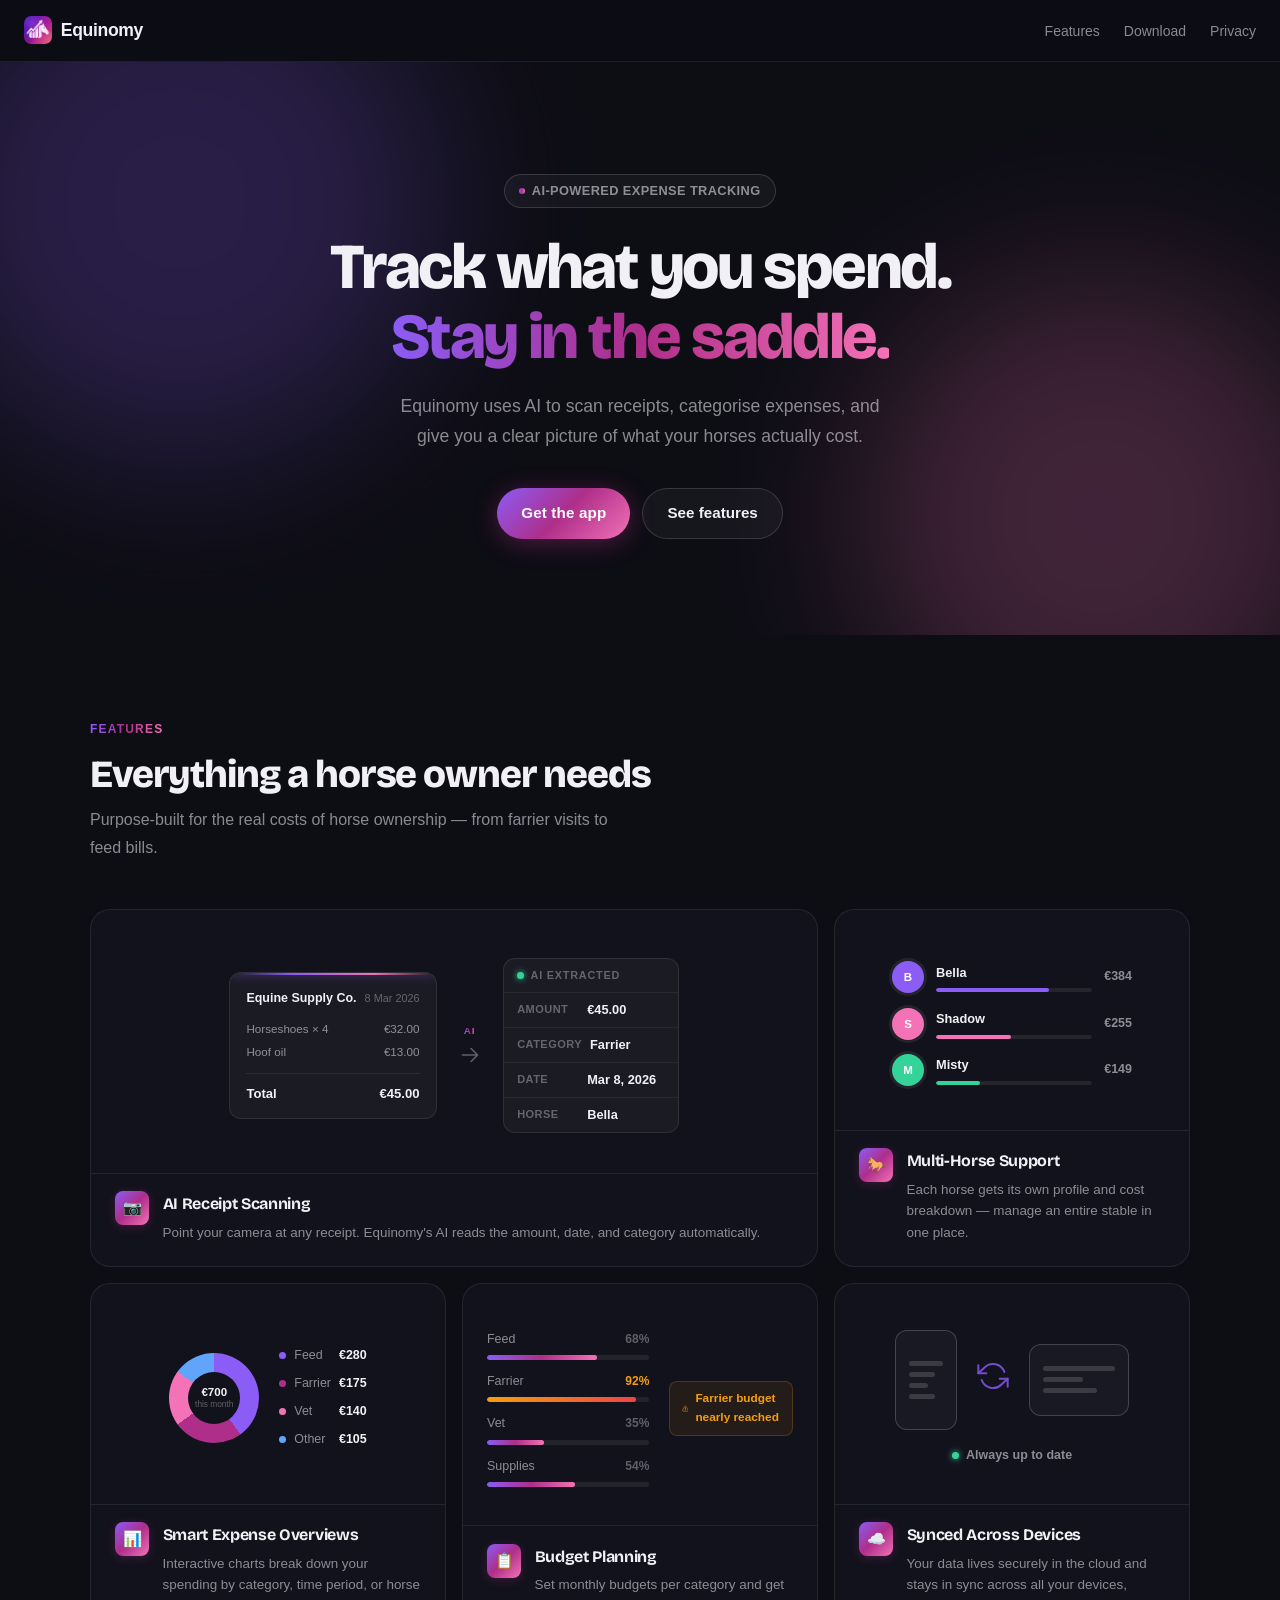
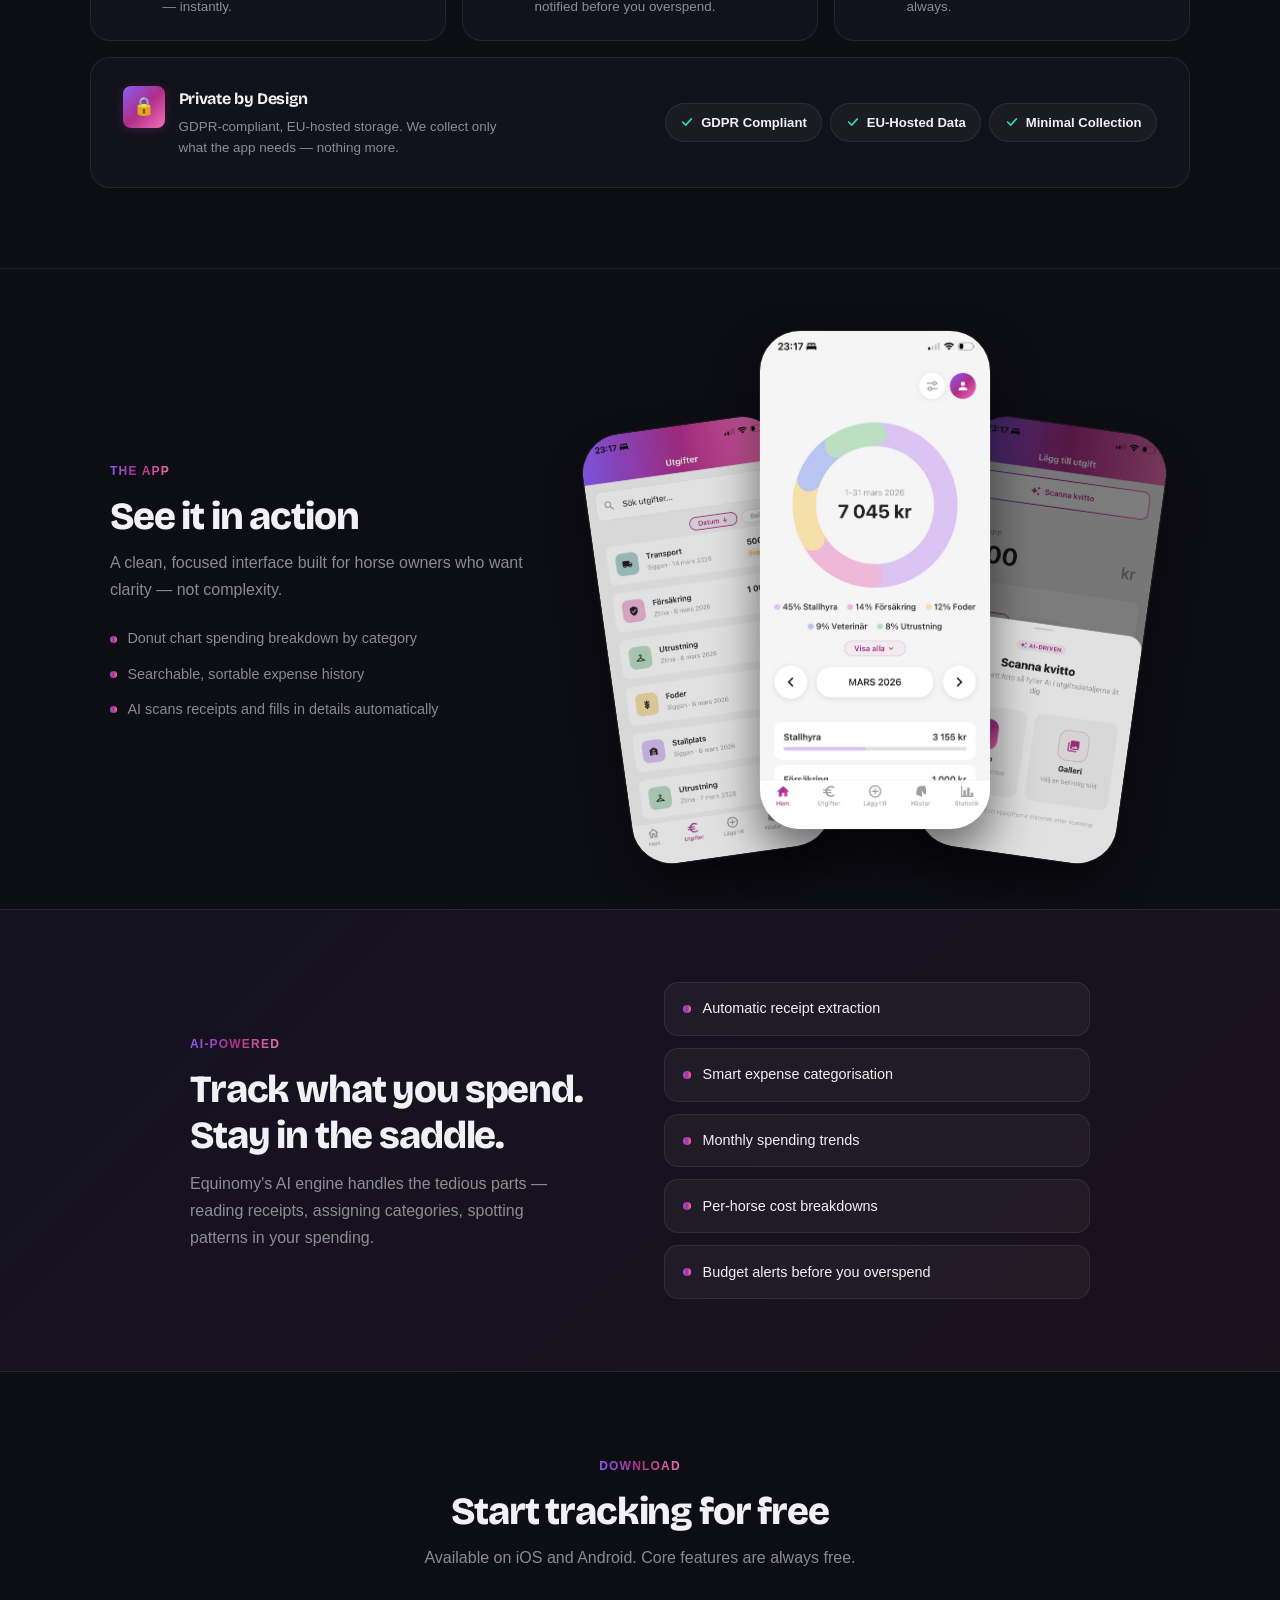
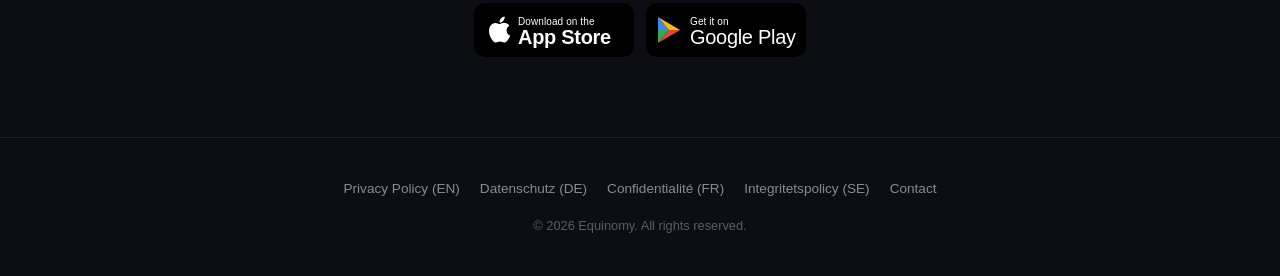
==== index.html @ 8d4564f1 "Redesign features section with custom CSS illustrations and new headline - Replace bento grid photos" ====
<!DOCTYPE html>
<html lang="en">
<head>
  <meta charset="UTF-8" />
  <meta name="viewport" content="width=device-width, initial-scale=1.0" />
  <title>Equinomy – AI-Powered Horse Expense Tracker</title>
  <meta name="description" content="Track every horse expense effortlessly. AI receipt scanning, budget overviews, and multi-horse support — all in one app." />
  <link rel="icon" href="assets/logo-icon.png" />
  <link rel="preconnect" href="https://fonts.googleapis.com" />
  <link rel="preconnect" href="https://fonts.gstatic.com" crossorigin />
  <link href="https://fonts.googleapis.com/css2?family=Bricolage+Grotesque:opsz,wght@12..96,400;12..96,600;12..96,700;12..96,800&display=swap" rel="stylesheet" />
  <link rel="stylesheet" href="assets/style.css" />
</head>
<body>

<nav>
  <a class="nav-logo" href="index.html">
    <img src="assets/logo-icon.png" alt="Equinomy logo" />
    Equinomy
  </a>
  <ul class="nav-links">
    <li><a href="#features">Features</a></li>
    <li><a href="#download">Download</a></li>
    <li><a href="privacy-policy-en.html">Privacy</a></li>
  </ul>
</nav>

<!-- HERO -->
<section class="hero">
  <div class="hero-inner">
    <div class="hero-badge">
      <span></span> AI-powered expense tracking
    </div>
    <h1>Track what you spend.<br><span class="grad-text">Stay in the saddle.</span></h1>
    <p>Equinomy uses AI to scan receipts, categorise expenses, and give you a clear picture of what your horses actually cost.</p>
    <div class="btn-group">
      <a href="#download" class="btn-primary">Get the app</a>
      <a href="#features" class="btn-ghost">See features</a>
    </div>
  </div>
</section>

<!-- FEATURES -->
<div class="features-outer" id="features">
  <div class="features-inner">
    <div class="section-label">Features</div>
    <h2 class="section-title">Everything a horse owner needs</h2>
    <p class="section-sub">Purpose-built for the real costs of horse ownership — from farrier visits to feed bills.</p>

    <div class="features-bento">

      <!-- AI Receipt Scanning (wide) -->
      <div class="feature-bento-card feat-wide">
        <div class="feat-visual feat-visual-ai">
          <div class="receipt-mock">
            <div class="receipt-scan-beam"></div>
            <div class="receipt-row-top">
              <span class="receipt-store">Equine Supply Co.</span>
              <span class="receipt-date">8 Mar 2026</span>
            </div>
            <div class="receipt-lines">
              <div class="receipt-line"><span>Horseshoes × 4</span><span>€32.00</span></div>
              <div class="receipt-line"><span>Hoof oil</span><span>€13.00</span></div>
            </div>
            <div class="receipt-total-row">
              <span>Total</span><span>€45.00</span>
            </div>
          </div>
          <div class="ai-arrow">
            <div class="ai-arrow-label">AI</div>
            <svg width="26" height="26" viewBox="0 0 24 24" fill="none">
              <path d="M5 12h14M13 6l6 6-6 6" stroke="currentColor" stroke-width="1.5" stroke-linecap="round" stroke-linejoin="round"/>
            </svg>
          </div>
          <div class="ai-result">
            <div class="ai-result-label"><span class="ai-active-dot"></span> AI extracted</div>
            <div class="ai-result-row"><span class="ai-rk">Amount</span><span class="ai-rv">€45.00</span></div>
            <div class="ai-result-row"><span class="ai-rk">Category</span><span class="ai-rv">Farrier</span></div>
            <div class="ai-result-row"><span class="ai-rk">Date</span><span class="ai-rv">Mar 8, 2026</span></div>
            <div class="ai-result-row"><span class="ai-rk">Horse</span><span class="ai-rv">Bella</span></div>
          </div>
        </div>
        <div class="feat-body">
          <div class="feat-icon">📷</div>
          <div class="feat-text">
            <h3>AI Receipt Scanning</h3>
            <p>Point your camera at any receipt. Equinomy's AI reads the amount, date, and category automatically.</p>
          </div>
        </div>
      </div>

      <!-- Multi-Horse Support -->
      <div class="feature-bento-card">
        <div class="feat-visual">
          <div class="horse-list">
            <div class="horse-row">
              <div class="horse-av" style="--hc:#8B5CF6">B</div>
              <div class="horse-data">
                <span class="horse-name">Bella</span>
                <div class="horse-track"><div class="horse-fill" style="width:72%;background:#8B5CF6"></div></div>
              </div>
              <span class="horse-amt">€384</span>
            </div>
            <div class="horse-row">
              <div class="horse-av" style="--hc:#F472B6">S</div>
              <div class="horse-data">
                <span class="horse-name">Shadow</span>
                <div class="horse-track"><div class="horse-fill" style="width:48%;background:#F472B6"></div></div>
              </div>
              <span class="horse-amt">€255</span>
            </div>
            <div class="horse-row">
              <div class="horse-av" style="--hc:#34d399">M</div>
              <div class="horse-data">
                <span class="horse-name">Misty</span>
                <div class="horse-track"><div class="horse-fill" style="width:28%;background:#34d399"></div></div>
              </div>
              <span class="horse-amt">€149</span>
            </div>
          </div>
        </div>
        <div class="feat-body">
          <div class="feat-icon">🐎</div>
          <div class="feat-text">
            <h3>Multi-Horse Support</h3>
            <p>Each horse gets its own profile and cost breakdown — manage an entire stable in one place.</p>
          </div>
        </div>
      </div>

      <!-- Expense Overviews -->
      <div class="feature-bento-card">
        <div class="feat-visual">
          <div class="donut-chart-wrap">
            <div class="donut-chart">
              <div class="donut-hole">
                <span class="donut-total">€700</span>
                <span class="donut-sub">this month</span>
              </div>
            </div>
          </div>
          <div class="chart-legend">
            <div class="legend-row"><span class="legend-dot" style="--dc:#8B5CF6"></span><span class="legend-cat">Feed</span><span class="legend-val">€280</span></div>
            <div class="legend-row"><span class="legend-dot" style="--dc:#AE2E8A"></span><span class="legend-cat">Farrier</span><span class="legend-val">€175</span></div>
            <div class="legend-row"><span class="legend-dot" style="--dc:#F472B6"></span><span class="legend-cat">Vet</span><span class="legend-val">€140</span></div>
            <div class="legend-row"><span class="legend-dot" style="--dc:#60a5fa"></span><span class="legend-cat">Other</span><span class="legend-val">€105</span></div>
          </div>
        </div>
        <div class="feat-body">
          <div class="feat-icon">📊</div>
          <div class="feat-text">
            <h3>Smart Expense Overviews</h3>
            <p>Interactive charts break down your spending by category, time period, or horse — instantly.</p>
          </div>
        </div>
      </div>

      <!-- Budget Planning -->
      <div class="feature-bento-card">
        <div class="feat-visual">
          <div class="budget-rows">
            <div class="budget-item">
              <div class="budget-meta"><span class="budget-cat">Feed</span><span class="budget-pct">68%</span></div>
              <div class="budget-track"><div class="budget-fill" style="width:68%"></div></div>
            </div>
            <div class="budget-item">
              <div class="budget-meta"><span class="budget-cat">Farrier</span><span class="budget-pct budget-warn">92%</span></div>
              <div class="budget-track"><div class="budget-fill budget-fill-warn" style="width:92%"></div></div>
            </div>
            <div class="budget-item">
              <div class="budget-meta"><span class="budget-cat">Vet</span><span class="budget-pct">35%</span></div>
              <div class="budget-track"><div class="budget-fill" style="width:35%"></div></div>
            </div>
            <div class="budget-item">
              <div class="budget-meta"><span class="budget-cat">Supplies</span><span class="budget-pct">54%</span></div>
              <div class="budget-track"><div class="budget-fill" style="width:54%"></div></div>
            </div>
          </div>
          <div class="budget-alert">
            <svg width="13" height="13" viewBox="0 0 16 16" fill="none"><path d="M8 6v3.5M8 11v.5" stroke="#f59e0b" stroke-width="1.6" stroke-linecap="round"/><path d="M6.8 2.6 1.3 12A1.6 1.6 0 0 0 2.7 14.4h10.6a1.6 1.6 0 0 0 1.4-2.4L9.2 2.6a1.6 1.6 0 0 0-2.4 0Z" stroke="#f59e0b" stroke-width="1.2"/></svg>
            Farrier budget nearly reached
          </div>
        </div>
        <div class="feat-body">
          <div class="feat-icon">📋</div>
          <div class="feat-text">
            <h3>Budget Planning</h3>
            <p>Set monthly budgets per category and get notified before you overspend.</p>
          </div>
        </div>
      </div>

      <!-- Synced Across Devices -->
      <div class="feature-bento-card">
        <div class="feat-visual feat-visual-sync">
          <div class="sync-devices">
            <div class="sync-device-mock sync-phone-mock">
              <div class="sdm-bar sdm-full"></div>
              <div class="sdm-bar sdm-three-q"></div>
              <div class="sdm-bar sdm-half"></div>
              <div class="sdm-bar sdm-three-q"></div>
            </div>
            <div class="sync-arrows-col">
              <svg width="32" height="32" viewBox="0 0 24 24" fill="none">
                <path d="M1 4v6h6" stroke="currentColor" stroke-width="1.5" stroke-linecap="round" stroke-linejoin="round"/>
                <path d="M23 20v-6h-6" stroke="currentColor" stroke-width="1.5" stroke-linecap="round" stroke-linejoin="round"/>
                <path d="M20.49 9A9 9 0 0 0 5.64 5.64L1 10m22 4-4.64 4.36A9 9 0 0 1 3.51 15" stroke="currentColor" stroke-width="1.5" stroke-linecap="round" stroke-linejoin="round"/>
              </svg>
            </div>
            <div class="sync-device-mock sync-tablet-mock">
              <div class="sdm-bar sdm-full"></div>
              <div class="sdm-bar sdm-half"></div>
              <div class="sdm-bar sdm-three-q"></div>
            </div>
          </div>
          <div class="sync-status-badge">
            <span class="sync-dot"></span>
            Always up to date
          </div>
        </div>
        <div class="feat-body">
          <div class="feat-icon">☁️</div>
          <div class="feat-text">
            <h3>Synced Across Devices</h3>
            <p>Your data lives securely in the cloud and stays in sync across all your devices, always.</p>
          </div>
        </div>
      </div>

      <!-- Private by Design (full width) -->
      <div class="feature-bento-card feat-full feat-privacy-card">
        <div class="feat-privacy-layout">
          <div class="feat-privacy-left">
            <div class="feat-icon feat-icon-lg">🔒</div>
            <div class="feat-text">
              <h3>Private by Design</h3>
              <p>GDPR-compliant, EU-hosted storage. We collect only what the app needs — nothing more.</p>
            </div>
          </div>
          <div class="feat-trust-badges">
            <div class="trust-badge">
              <svg class="trust-check" viewBox="0 0 16 16" fill="none"><path d="M3 8l3.5 3.5L13 4.5" stroke="currentColor" stroke-width="2" stroke-linecap="round" stroke-linejoin="round"/></svg>
              GDPR Compliant
            </div>
            <div class="trust-badge">
              <svg class="trust-check" viewBox="0 0 16 16" fill="none"><path d="M3 8l3.5 3.5L13 4.5" stroke="currentColor" stroke-width="2" stroke-linecap="round" stroke-linejoin="round"/></svg>
              EU-Hosted Data
            </div>
            <div class="trust-badge">
              <svg class="trust-check" viewBox="0 0 16 16" fill="none"><path d="M3 8l3.5 3.5L13 4.5" stroke="currentColor" stroke-width="2" stroke-linecap="round" stroke-linejoin="round"/></svg>
              Minimal Collection
            </div>
          </div>
        </div>
      </div>

    </div>
  </div>
</div>

<!-- SCREENSHOTS -->
<div class="screenshots-section">
  <div class="screenshots-inner">
    <div class="screenshots-text">
      <div class="section-label">The app</div>
      <h2 class="section-title">See it in action</h2>
      <p class="section-sub">A clean, focused interface built for horse owners who want clarity — not complexity.</p>
      <ul class="screenshots-features">
        <li><span class="sf-dot"></span>Donut chart spending breakdown by category</li>
        <li><span class="sf-dot"></span>Searchable, sortable expense history</li>
        <li><span class="sf-dot"></span>AI scans receipts and fills in details automatically</li>
      </ul>
    </div>
    <div class="phones-row">
      <div class="phone-wrap phone-back">
        <img src="assets/app-expenses.jpeg" alt="Expenses screen" />
      </div>
      <div class="phone-wrap phone-front">
        <img src="assets/app-mainpage.jpeg" alt="Home overview screen" />
      </div>
      <div class="phone-wrap phone-back phone-right">
        <img src="assets/app-scanreceipt.jpeg" alt="AI receipt scan screen" />
      </div>
    </div>
  </div>
</div>

<!-- AI STRIP -->
<div class="ai-strip">
  <div class="ai-strip-inner">
    <div>
      <div class="section-label">AI-powered</div>
      <h2 class="section-title">Track what you spend.<br>Stay in the saddle.</h2>
      <p class="section-sub">Equinomy's AI engine handles the tedious parts — reading receipts, assigning categories, spotting patterns in your spending.</p>
    </div>
    <div class="ai-pill-list">
      <div class="ai-pill"><span class="ai-pill-dot"></span> Automatic receipt extraction</div>
      <div class="ai-pill"><span class="ai-pill-dot"></span> Smart expense categorisation</div>
      <div class="ai-pill"><span class="ai-pill-dot"></span> Monthly spending trends</div>
      <div class="ai-pill"><span class="ai-pill-dot"></span> Per-horse cost breakdowns</div>
      <div class="ai-pill"><span class="ai-pill-dot"></span> Budget alerts before you overspend</div>
    </div>
  </div>
</div>

<!-- DOWNLOAD -->
<div class="download-section" id="download">
  <div class="section-label">Download</div>
  <h2 class="section-title">Start tracking for free</h2>
  <p class="section-sub" style="margin: 0.6rem auto 0; text-align: center;">Available on iOS and Android. Core features are always free.</p>
  <div class="store-buttons">
    <a href="#" class="store-badge-link">
      <img src="assets/badge-appstore.svg" alt="Download on the App Store" width="160" height="54" />
    </a>
    <a href="#" class="store-badge-link">
      <img src="assets/badge-googleplay.svg" alt="Get it on Google Play" width="160" height="54" />
    </a>
  </div>
</div>

<footer>
  <div class="footer-links">
    <a href="privacy-policy-en.html">Privacy Policy (EN)</a>
    <a href="privacy-policy-de.html">Datenschutz (DE)</a>
    <a href="privacy-policy-fr.html">Confidentialité (FR)</a>
    <a href="privacy-policy-se.html">Integritetspolicy (SE)</a>
    <a href="mailto:privacy@equinomyapp.com">Contact</a>
  </div>
  <p>&copy; 2026 Equinomy. All rights reserved.</p>
</footer>

</body>
</html>
---- assets/style.css ----
*, *::before, *::after { box-sizing: border-box; margin: 0; padding: 0; }

:root {
  --grad-a: #8B5CF6;
  --grad-b: #AE2E8A;
  --grad-c: #F472B6;
  --gradient: linear-gradient(135deg, var(--grad-a), var(--grad-b), var(--grad-c));
  --gradient-h: linear-gradient(90deg, var(--grad-a), var(--grad-b), var(--grad-c));

  --bg: #0d0d14;
  --bg2: #12121c;
  --surface: rgba(255,255,255,0.04);
  --surface-hover: rgba(255,255,255,0.07);
  --border: rgba(255,255,255,0.08);
  --border-strong: rgba(255,255,255,0.14);

  --text: #f0f0f5;
  --text-muted: rgba(240,240,245,0.55);
  --text-faint: rgba(240,240,245,0.35);

  --radius-sm: 8px;
  --radius: 14px;
  --radius-lg: 20px;
  --radius-full: 9999px;
}

html { scroll-behavior: smooth; }

body {
  font-family: -apple-system, BlinkMacSystemFont, "Inter", "Segoe UI", sans-serif;
  background: var(--bg);
  color: var(--text);
  line-height: 1.6;
  -webkit-font-smoothing: antialiased;
}

h1, h2, h3, .section-title, .feat-text h3 {
  font-family: "Bricolage Grotesque", -apple-system, BlinkMacSystemFont, sans-serif;
}

a { color: inherit; text-decoration: none; }

/* ── GRADIENT UTILS ─────────────────────────────────────────── */
.grad-text {
  background: var(--gradient-h);
  -webkit-background-clip: text;
  -webkit-text-fill-color: transparent;
  background-clip: text;
}

.grad-bg { background: var(--gradient); }

/* ── NAV ────────────────────────────────────────────────────── */
nav {
  position: sticky;
  top: 0;
  z-index: 100;
  height: 62px;
  padding: 0 1.5rem;
  display: flex;
  align-items: center;
  justify-content: space-between;
  background: rgba(13,13,20,0.75);
  backdrop-filter: blur(16px);
  -webkit-backdrop-filter: blur(16px);
  border-bottom: 1px solid var(--border);
}

.nav-logo {
  display: flex;
  align-items: center;
  gap: 0.55rem;
  font-size: 1.1rem;
  font-weight: 700;
  letter-spacing: -0.02em;
  color: var(--text);
}

.nav-logo img { width: 28px; height: 28px; border-radius: 7px; }

.nav-links {
  display: flex;
  gap: 1.5rem;
  list-style: none;
}

.nav-links a {
  font-size: 0.875rem;
  font-weight: 500;
  color: var(--text-muted);
  transition: color 0.15s;
}

.nav-links a:hover { color: var(--text); }

/* ── HERO ────────────────────────────────────────────────────── */
.hero {
  position: relative;
  overflow: hidden;
  text-align: center;
  padding: 7rem 1.5rem 6rem;
}

/* Glow orbs */
.hero::before,
.hero::after {
  content: '';
  position: absolute;
  border-radius: 50%;
  filter: blur(80px);
  opacity: 0.22;
  pointer-events: none;
  animation: float 8s ease-in-out infinite alternate;
}

.hero::before {
  width: 520px; height: 520px;
  background: var(--grad-a);
  top: -120px; left: -80px;
}

.hero::after {
  width: 480px; height: 480px;
  background: var(--grad-c);
  bottom: -120px; right: -60px;
  animation-delay: -4s;
}

@keyframes float {
  from { transform: translate(0, 0) scale(1); }
  to   { transform: translate(30px, 20px) scale(1.08); }
}

.hero-inner {
  position: relative;
  z-index: 1;
  max-width: 700px;
  margin: 0 auto;
}

.hero-badge {
  display: inline-flex;
  align-items: center;
  gap: 0.4rem;
  padding: 0.35rem 0.9rem;
  border-radius: var(--radius-full);
  border: 1px solid var(--border-strong);
  background: var(--surface);
  font-size: 0.8rem;
  font-weight: 600;
  color: var(--text-muted);
  margin-bottom: 1.5rem;
  letter-spacing: 0.03em;
  text-transform: uppercase;
}

.hero-badge span {
  display: inline-block;
  width: 6px; height: 6px;
  border-radius: 50%;
  background: var(--gradient-h);
}

.hero h1 {
  font-size: clamp(2.4rem, 5.5vw, 4rem);
  font-weight: 800;
  letter-spacing: -0.04em;
  line-height: 1.1;
  margin-bottom: 1.25rem;
}

.hero p {
  font-size: 1.1rem;
  color: var(--text-muted);
  max-width: 480px;
  margin: 0 auto 2.25rem;
  line-height: 1.7;
}

.btn-group {
  display: flex;
  gap: 0.75rem;
  justify-content: center;
  flex-wrap: wrap;
}

/* Gradient primary button */
.btn-primary {
  display: inline-flex;
  align-items: center;
  gap: 0.5rem;
  padding: 0.75rem 1.5rem;
  border-radius: var(--radius-full);
  background: var(--gradient);
  color: #fff;
  font-size: 0.95rem;
  font-weight: 600;
  letter-spacing: 0.01em;
  border: none;
  cursor: pointer;
  box-shadow: 0 4px 24px rgba(174, 46, 138, 0.4);
  transition: opacity 0.15s, transform 0.15s, box-shadow 0.15s;
}

.btn-primary:hover {
  opacity: 0.92;
  transform: translateY(-1px);
  box-shadow: 0 6px 28px rgba(174, 46, 138, 0.55);
}

/* Ghost secondary button */
.btn-ghost {
  display: inline-flex;
  align-items: center;
  gap: 0.5rem;
  padding: 0.75rem 1.5rem;
  border-radius: var(--radius-full);
  background: var(--surface);
  color: var(--text);
  font-size: 0.95rem;
  font-weight: 600;
  border: 1px solid var(--border-strong);
  cursor: pointer;
  transition: background 0.15s, transform 0.15s;
}

.btn-ghost:hover {
  background: var(--surface-hover);
  transform: translateY(-1px);
}

/* ── SECTION WRAPPER ─────────────────────────────────────────── */
.section {
  max-width: 1000px;
  margin: 0 auto;
  padding: 5rem 1.5rem;
}

.section-label {
  display: inline-block;
  font-size: 0.75rem;
  font-weight: 700;
  letter-spacing: 0.1em;
  text-transform: uppercase;
  background: var(--gradient-h);
  -webkit-background-clip: text;
  -webkit-text-fill-color: transparent;
  background-clip: text;
  margin-bottom: 0.75rem;
}

.section-title {
  font-size: clamp(1.6rem, 3.5vw, 2.4rem);
  font-weight: 800;
  letter-spacing: -0.03em;
  line-height: 1.2;
  margin-bottom: 0.6rem;
}

.section-sub {
  font-size: 1rem;
  color: var(--text-muted);
  max-width: 520px;
  line-height: 1.7;
}

/* ── FEATURES BENTO ──────────────────────────────────────────── */
.features-outer {
  padding: 5rem 1.5rem;
}

.features-inner {
  max-width: 1100px;
  margin: 0 auto;
}

.features-bento {
  display: grid;
  grid-template-columns: repeat(3, 1fr);
  gap: 1rem;
  margin-top: 3rem;
}

.feature-bento-card {
  background: var(--bg2);
  border: 1px solid var(--border);
  border-radius: var(--radius-lg);
  overflow: hidden;
  display: flex;
  flex-direction: column;
  position: relative;
  transition: border-color 0.2s, transform 0.2s, box-shadow 0.2s;
}

/* Gradient top-border glow on hover */
.feature-bento-card::before {
  content: '';
  position: absolute;
  top: 0; left: 0; right: 0;
  height: 1px;
  background: var(--gradient-h);
  opacity: 0;
  z-index: 10;
  transition: opacity 0.25s;
}

.feature-bento-card:hover::before { opacity: 1; }

.feature-bento-card:hover {
  border-color: var(--border-strong);
  transform: translateY(-2px);
  box-shadow: 0 16px 48px rgba(0,0,0,0.35);
}

.feat-wide { grid-column: span 2; }
.feat-full { grid-column: span 3; }

/* ── FEAT VISUAL (illustration area) ── */
.feat-visual {
  flex: 1;
  display: flex;
  align-items: center;
  justify-content: center;
  padding: 2rem 1.5rem 1.5rem;
  min-height: 220px;
  gap: 1.25rem;
}

/* ── AI SCAN ── */
.feat-visual-ai {
  flex-direction: row;
  align-items: center;
  padding: 2rem 2rem 1.5rem;
}

.receipt-mock {
  position: relative;
  overflow: hidden;
  background: rgba(255,255,255,0.04);
  border: 1px solid rgba(255,255,255,0.09);
  border-radius: 12px;
  padding: 1rem 1rem 0.85rem;
  min-width: 168px;
  flex-shrink: 0;
}

.receipt-scan-beam {
  position: absolute;
  left: 0; right: 0; top: 0;
  height: 2px;
  background: linear-gradient(90deg, transparent, var(--grad-a) 30%, var(--grad-c) 70%, transparent);
  box-shadow: 0 0 8px rgba(139,92,246,0.8);
  animation: scan-beam 2.5s ease-in-out infinite;
}

@keyframes scan-beam {
  0%   { top: 0;    opacity: 0; }
  8%   { opacity: 1; }
  92%  { opacity: 1; }
  100% { top: 100%; opacity: 0; }
}

.receipt-row-top {
  display: flex;
  justify-content: space-between;
  align-items: baseline;
  margin-bottom: 0.7rem;
  gap: 0.5rem;
}

.receipt-store { font-size: 0.78rem; font-weight: 700; color: var(--text); }
.receipt-date  { font-size: 0.68rem; color: var(--text-faint); white-space: nowrap; }

.receipt-lines {
  display: flex;
  flex-direction: column;
  gap: 0.3rem;
  margin-bottom: 0.7rem;
}

.receipt-line {
  display: flex;
  justify-content: space-between;
  gap: 0.75rem;
  font-size: 0.73rem;
  color: var(--text-muted);
}

.receipt-total-row {
  display: flex;
  justify-content: space-between;
  border-top: 1px solid rgba(255,255,255,0.07);
  padding-top: 0.55rem;
  font-size: 0.82rem;
  font-weight: 700;
  color: var(--text);
}

.ai-arrow {
  display: flex;
  flex-direction: column;
  align-items: center;
  gap: 0.2rem;
  color: var(--text-faint);
  flex-shrink: 0;
}

.ai-arrow-label {
  font-size: 0.62rem;
  font-weight: 800;
  letter-spacing: 0.1em;
  background: var(--gradient-h);
  -webkit-background-clip: text;
  -webkit-text-fill-color: transparent;
  background-clip: text;
}

.ai-result {
  background: rgba(255,255,255,0.04);
  border: 1px solid rgba(255,255,255,0.09);
  border-radius: 12px;
  overflow: hidden;
  min-width: 176px;
  flex-shrink: 0;
}

.ai-result-label {
  display: flex;
  align-items: center;
  gap: 0.4rem;
  padding: 0.5rem 0.85rem;
  font-size: 0.68rem;
  font-weight: 700;
  letter-spacing: 0.07em;
  text-transform: uppercase;
  color: var(--text-faint);
  border-bottom: 1px solid rgba(255,255,255,0.06);
}

.ai-active-dot {
  width: 7px; height: 7px;
  border-radius: 50%;
  background: #34d399;
  box-shadow: 0 0 6px #34d399;
  flex-shrink: 0;
  animation: pulse-dot 2s ease-in-out infinite;
}

@keyframes pulse-dot {
  0%, 100% { opacity: 1; box-shadow: 0 0 6px #34d399; }
  50%       { opacity: 0.6; box-shadow: 0 0 10px #34d399; }
}

.ai-result-row {
  display: flex;
  align-items: center;
  padding: 0.42rem 0.85rem;
  border-bottom: 1px solid rgba(255,255,255,0.05);
  gap: 0.5rem;
}

.ai-result-row:last-child { border-bottom: none; }

.ai-rk {
  font-size: 0.69rem;
  font-weight: 600;
  text-transform: uppercase;
  letter-spacing: 0.04em;
  color: var(--text-faint);
  min-width: 62px;
}

.ai-rv { font-size: 0.8rem; font-weight: 600; color: var(--text); }

/* ── HORSE LIST ── */
.horse-list {
  display: flex;
  flex-direction: column;
  gap: 0.9rem;
  width: 100%;
  max-width: 240px;
}

.horse-row { display: flex; align-items: center; gap: 0.75rem; }

.horse-av {
  width: 32px; height: 32px;
  border-radius: 50%;
  background: var(--hc);
  display: flex;
  align-items: center;
  justify-content: center;
  font-size: 0.72rem;
  font-weight: 700;
  color: #fff;
  flex-shrink: 0;
  box-shadow: 0 0 0 3px rgba(255,255,255,0.07);
}

.horse-data { flex: 1; display: flex; flex-direction: column; gap: 0.32rem; }
.horse-name { font-size: 0.8rem; font-weight: 600; color: var(--text); }

.horse-track {
  height: 4px;
  border-radius: 2px;
  background: rgba(255,255,255,0.08);
  overflow: hidden;
}

.horse-fill { height: 100%; border-radius: 2px; }
.horse-amt  { font-size: 0.78rem; font-weight: 600; color: var(--text-muted); flex-shrink: 0; }

/* ── DONUT CHART ── */
.donut-chart-wrap { flex-shrink: 0; }

.donut-chart {
  width: 90px; height: 90px;
  border-radius: 50%;
  background: conic-gradient(
    #8B5CF6 0% 40%,
    #AE2E8A 40% 65%,
    #F472B6 65% 85%,
    #60a5fa 85% 100%
  );
  position: relative;
  display: flex;
  align-items: center;
  justify-content: center;
}

.donut-hole {
  position: absolute;
  inset: 19px;
  border-radius: 50%;
  background: var(--bg2);
  display: flex;
  flex-direction: column;
  align-items: center;
  justify-content: center;
  gap: 1px;
}

.donut-total { font-size: 0.72rem; font-weight: 800; color: var(--text); line-height: 1; }
.donut-sub   { font-size: 0.52rem; color: var(--text-faint); line-height: 1; white-space: nowrap; }

.chart-legend { display: flex; flex-direction: column; gap: 0.5rem; }

.legend-row { display: flex; align-items: center; gap: 0.5rem; }
.legend-dot { width: 7px; height: 7px; border-radius: 50%; background: var(--dc); flex-shrink: 0; }
.legend-cat { flex: 1; font-size: 0.78rem; color: var(--text-muted); }
.legend-val { font-size: 0.78rem; font-weight: 600; color: var(--text); }

/* ── BUDGET BARS ── */
.budget-rows {
  display: flex;
  flex-direction: column;
  gap: 0.75rem;
  width: 100%;
  max-width: 240px;
}

.budget-item { display: flex; flex-direction: column; gap: 0.32rem; }
.budget-meta { display: flex; justify-content: space-between; }
.budget-cat  { font-size: 0.78rem; color: var(--text-muted); font-weight: 500; }
.budget-pct  { font-size: 0.75rem; font-weight: 600; color: var(--text-faint); }
.budget-warn { color: #f59e0b !important; }

.budget-track {
  height: 5px;
  border-radius: 3px;
  background: rgba(255,255,255,0.07);
  overflow: hidden;
}

.budget-fill      { height: 100%; border-radius: 3px; background: var(--gradient-h); }
.budget-fill-warn { background: linear-gradient(90deg, #f59e0b, #ef4444); }

.budget-alert {
  display: flex;
  align-items: center;
  gap: 0.45rem;
  padding: 0.45rem 0.7rem;
  background: rgba(245,158,11,0.08);
  border: 1px solid rgba(245,158,11,0.2);
  border-radius: 8px;
  font-size: 0.74rem;
  font-weight: 600;
  color: #f59e0b;
  max-width: 240px;
}

/* ── SYNC ── */
.feat-visual-sync { flex-direction: column; gap: 1rem; }

.sync-devices { display: flex; align-items: center; gap: 1.25rem; }

.sync-device-mock {
  border: 1.5px solid rgba(255,255,255,0.18);
  border-radius: 12px;
  background: rgba(255,255,255,0.03);
  display: flex;
  flex-direction: column;
  gap: 0.38rem;
  padding: 0.8rem;
}

.sync-phone-mock  { width: 62px; height: 100px; justify-content: center; }
.sync-tablet-mock { width: 100px; height: 72px; justify-content: center; }

.sdm-bar { height: 5px; border-radius: 3px; background: rgba(255,255,255,0.15); }
.sdm-full    { width: 100%; }
.sdm-three-q { width: 75%; }
.sdm-half    { width: 55%; }

.sync-arrows-col { color: var(--grad-a); opacity: 0.8; flex-shrink: 0; }

.sync-status-badge {
  display: flex;
  align-items: center;
  gap: 0.45rem;
  font-size: 0.78rem;
  font-weight: 600;
  color: var(--text-muted);
}

.sync-dot {
  width: 7px; height: 7px;
  border-radius: 50%;
  background: #34d399;
  box-shadow: 0 0 6px #34d399;
  flex-shrink: 0;
}

/* ── FEAT BODY (text area) ── */
.feat-body {
  padding: 1.1rem 1.5rem 1.4rem;
  border-top: 1px solid var(--border);
  display: flex;
  align-items: flex-start;
  gap: 0.85rem;
}

.feat-icon {
  width: 34px; height: 34px;
  border-radius: var(--radius-sm);
  background: var(--gradient);
  display: flex;
  align-items: center;
  justify-content: center;
  font-size: 0.95rem;
  flex-shrink: 0;
  box-shadow: 0 2px 10px rgba(174,46,138,0.28);
}

.feat-icon-lg {
  width: 42px; height: 42px;
  font-size: 1.1rem;
}

.feat-text h3 {
  font-size: 1rem;
  font-weight: 700;
  letter-spacing: -0.02em;
  margin-bottom: 0.3rem;
}

.feat-text p {
  font-size: 0.84rem;
  color: var(--text-muted);
  line-height: 1.6;
}

/* Privacy card (full width horizontal) */
.feat-privacy-card {
  flex-direction: row;
}

.feat-privacy-layout {
  display: flex;
  align-items: center;
  justify-content: space-between;
  padding: 1.75rem 2rem;
  gap: 2rem;
  width: 100%;
}

.feat-privacy-left {
  display: flex;
  align-items: flex-start;
  gap: 0.85rem;
  max-width: 400px;
}

.feat-trust-badges {
  display: flex;
  gap: 0.5rem;
  flex-wrap: wrap;
  justify-content: flex-end;
  flex-shrink: 0;
}

.trust-badge {
  display: flex;
  align-items: center;
  gap: 0.45rem;
  padding: 0.5rem 0.9rem;
  border-radius: var(--radius-full);
  border: 1px solid var(--border);
  background: var(--surface);
  font-size: 0.82rem;
  font-weight: 600;
  color: var(--text);
  white-space: nowrap;
}

.trust-check {
  width: 14px; height: 14px;
  color: #34d399;
  flex-shrink: 0;
}

/* ── SCREENSHOTS ─────────────────────────────────────────────── */
.screenshots-section {
  padding: 5rem 1.5rem;
  border-top: 1px solid var(--border);
  overflow: hidden;
}

.screenshots-inner {
  max-width: 1060px;
  margin: 0 auto;
  display: grid;
  grid-template-columns: 1fr 1.4fr;
  gap: 3rem;
  align-items: center;
}

.screenshots-features {
  list-style: none;
  margin-top: 1.5rem;
  display: flex;
  flex-direction: column;
  gap: 0.75rem;
}

.screenshots-features li {
  display: flex;
  align-items: center;
  gap: 0.65rem;
  font-size: 0.9rem;
  color: var(--text-muted);
}

.sf-dot {
  width: 7px;
  height: 7px;
  border-radius: 50%;
  background: var(--gradient-h);
  flex-shrink: 0;
}

.phones-row {
  display: flex;
  align-items: flex-end;
  justify-content: center;
  gap: -20px;
  position: relative;
  height: 480px;
}

.phone-wrap {
  position: absolute;
  width: 210px;
  transition: transform 0.3s ease;
}

.phone-wrap img {
  width: 100%;
  height: auto;
  display: block;
  border-radius: 40px;
  box-shadow: 0 0 0 1px rgba(255,255,255,0.08), 0 24px 48px rgba(0,0,0,0.55);
}

.phone-front {
  z-index: 3;
  left: 50%;
  transform: translateX(-50%);
  width: 230px;
}

.phone-back {
  z-index: 2;
  left: 4%;
  transform: rotate(-8deg) translateY(28px);
  opacity: 0.88;
  width: 200px;
}

.phone-right {
  left: auto;
  right: 4%;
  transform: rotate(8deg) translateY(28px);
}

.phones-row:hover .phone-front { transform: translateX(-50%) translateY(-6px); }
.phones-row:hover .phone-back:not(.phone-right) { transform: rotate(-8deg) translateY(22px); }
.phones-row:hover .phone-back.phone-right { transform: rotate(8deg) translateY(22px); }

/* ── AI HIGHLIGHT STRIP ──────────────────────────────────────── */
.ai-strip {
  border-top: 1px solid var(--border);
  border-bottom: 1px solid var(--border);
  background: linear-gradient(135deg, rgba(139,92,246,0.06), rgba(244,114,182,0.06));
  padding: 4.5rem 1.5rem;
}

.ai-strip-inner {
  max-width: 900px;
  margin: 0 auto;
  display: grid;
  grid-template-columns: 1fr 1fr;
  gap: 3rem;
  align-items: center;
}

.ai-strip-inner .section-sub { max-width: 380px; margin-top: 0.75rem; }

.ai-pill-list {
  display: flex;
  flex-direction: column;
  gap: 0.75rem;
}

.ai-pill {
  display: flex;
  align-items: center;
  gap: 0.75rem;
  padding: 0.9rem 1.1rem;
  border-radius: var(--radius);
  border: 1px solid var(--border);
  background: var(--surface);
  font-size: 0.9rem;
  font-weight: 500;
  color: var(--text);
}

.ai-pill-dot {
  width: 8px; height: 8px;
  border-radius: 50%;
  background: var(--gradient-h);
  flex-shrink: 0;
}

/* ── DOWNLOAD ────────────────────────────────────────────────── */
.download-section {
  text-align: center;
  padding: 5rem 1.5rem;
  max-width: 600px;
  margin: 0 auto;
}

.store-buttons {
  display: flex;
  gap: 0.75rem;
  justify-content: center;
  flex-wrap: wrap;
  margin-top: 2rem;
}

.store-badge-link {
  display: inline-block;
  border-radius: 10px;
  overflow: hidden;
  transition: opacity 0.2s, transform 0.2s;
  line-height: 0;
}
.store-badge-link:hover { opacity: 0.82; transform: translateY(-2px); }
.store-badge-link img { display: block; }

/* ── FOOTER ──────────────────────────────────────────────────── */
footer {
  border-top: 1px solid var(--border);
  padding: 2.5rem 1.5rem;
  text-align: center;
}

.footer-links {
  display: flex;
  gap: 1.25rem;
  justify-content: center;
  flex-wrap: wrap;
  margin-bottom: 1rem;
}

.footer-links a {
  font-size: 0.85rem;
  color: var(--text-muted);
  transition: color 0.15s;
}

.footer-links a:hover { color: var(--text); }

footer p {
  font-size: 0.8rem;
  color: var(--text-faint);
}

/* ── PRIVACY POLICY PAGES ────────────────────────────────────── */
.page-header {
  position: relative;
  overflow: hidden;
  text-align: center;
  padding: 4rem 1.5rem 3rem;
}

.page-header::before {
  content: '';
  position: absolute;
  inset: 0;
  background: var(--gradient);
  opacity: 0.12;
  pointer-events: none;
}

.page-header::after {
  content: '';
  position: absolute;
  width: 400px; height: 400px;
  border-radius: 50%;
  background: var(--grad-b);
  filter: blur(100px);
  opacity: 0.15;
  top: -150px; left: 50%;
  transform: translateX(-50%);
  pointer-events: none;
}

.page-header h1 {
  position: relative;
  z-index: 1;
  font-size: 2.2rem;
  font-weight: 800;
  letter-spacing: -0.03em;
  margin-bottom: 0.4rem;
}

.page-header p {
  position: relative;
  z-index: 1;
  color: var(--text-muted);
  font-size: 0.9rem;
}

.lang-switcher {
  display: flex;
  gap: 0.5rem;
  justify-content: center;
  padding: 1rem 1.5rem;
  border-bottom: 1px solid var(--border);
  flex-wrap: wrap;
}

.lang-switcher a {
  padding: 0.35rem 0.9rem;
  border-radius: var(--radius-full);
  font-size: 0.82rem;
  font-weight: 600;
  color: var(--text-muted);
  background: var(--surface);
  border: 1px solid var(--border);
  transition: all 0.15s;
}

.lang-switcher a:hover { color: var(--text); border-color: var(--border-strong); }
.lang-switcher a.active { background: var(--gradient); color: #fff; border-color: transparent; }

.policy-body {
  max-width: 740px;
  margin: 0 auto;
  padding: 2.5rem 1.5rem 5rem;
}

.back-link {
  display: inline-flex;
  align-items: center;
  gap: 0.4rem;
  font-size: 0.875rem;
  color: var(--text-muted);
  margin-bottom: 2rem;
  transition: color 0.15s;
}

.back-link:hover { color: var(--text); }

.policy-body h2 {
  font-size: 1.1rem;
  font-weight: 700;
  margin: 2.25rem 0 0.75rem;
  background: var(--gradient-h);
  -webkit-background-clip: text;
  -webkit-text-fill-color: transparent;
  background-clip: text;
}

.policy-body h3 {
  font-size: 0.95rem;
  font-weight: 600;
  margin: 1.5rem 0 0.5rem;
  color: var(--text);
}

.policy-body p, .policy-body li {
  font-size: 0.92rem;
  color: var(--text-muted);
  line-height: 1.75;
  margin-bottom: 0.5rem;
}

.policy-body ul { padding-left: 1.25rem; margin-bottom: 0.75rem; }
.policy-body li { margin-bottom: 0.25rem; }

.policy-body a {
  color: var(--grad-a);
  text-decoration: underline;
  text-decoration-color: rgba(139,92,246,0.3);
  transition: text-decoration-color 0.15s;
}

.policy-body a:hover { text-decoration-color: var(--grad-a); }

.policy-body table {
  width: 100%;
  border-collapse: collapse;
  font-size: 0.875rem;
  margin: 1rem 0;
  border-radius: var(--radius-sm);
  overflow: hidden;
}

.policy-body th, .policy-body td {
  padding: 0.65rem 0.85rem;
  border: 1px solid var(--border);
  text-align: left;
  color: var(--text-muted);
}

.policy-body th {
  background: var(--surface);
  font-weight: 600;
  color: var(--text);
  font-size: 0.8rem;
  text-transform: uppercase;
  letter-spacing: 0.05em;
}

.policy-body hr {
  border: none;
  border-top: 1px solid var(--border);
  margin: 2rem 0;
}

/* ── RESPONSIVE ──────────────────────────────────────────────── */
@media (max-width: 860px) {
  .screenshots-inner { grid-template-columns: 1fr; }
  .phones-row { height: 380px; }
  .phone-front { width: 190px; }
  .phone-back { width: 165px; }
}

@media (max-width: 920px) {
  .features-bento {
    grid-template-columns: repeat(2, 1fr);
  }
  .feat-wide { grid-column: span 2; }
  .feat-full { grid-column: span 2; }
  .feat-privacy-layout {
    flex-direction: column;
    align-items: flex-start;
  }
  .feat-trust-badges { justify-content: flex-start; }
}

@media (max-width: 680px) {
  .nav-links { display: none; }
  .hero { padding: 5rem 1rem 4rem; }
  .ai-strip-inner { grid-template-columns: 1fr; gap: 2rem; }
  .phones-row { height: 320px; }
  .phone-front { width: 160px; }
  .phone-back { width: 140px; }
}

@media (max-width: 560px) {
  .features-bento {
    grid-template-columns: 1fr;
  }
  .feat-wide { grid-column: span 1; }
  .feat-full { grid-column: span 1; }
  .feat-visual-ai {
    flex-direction: column;
    align-items: center;
    padding: 1.75rem 1.5rem;
  }
  .feat-privacy-card { flex-direction: column; }
}
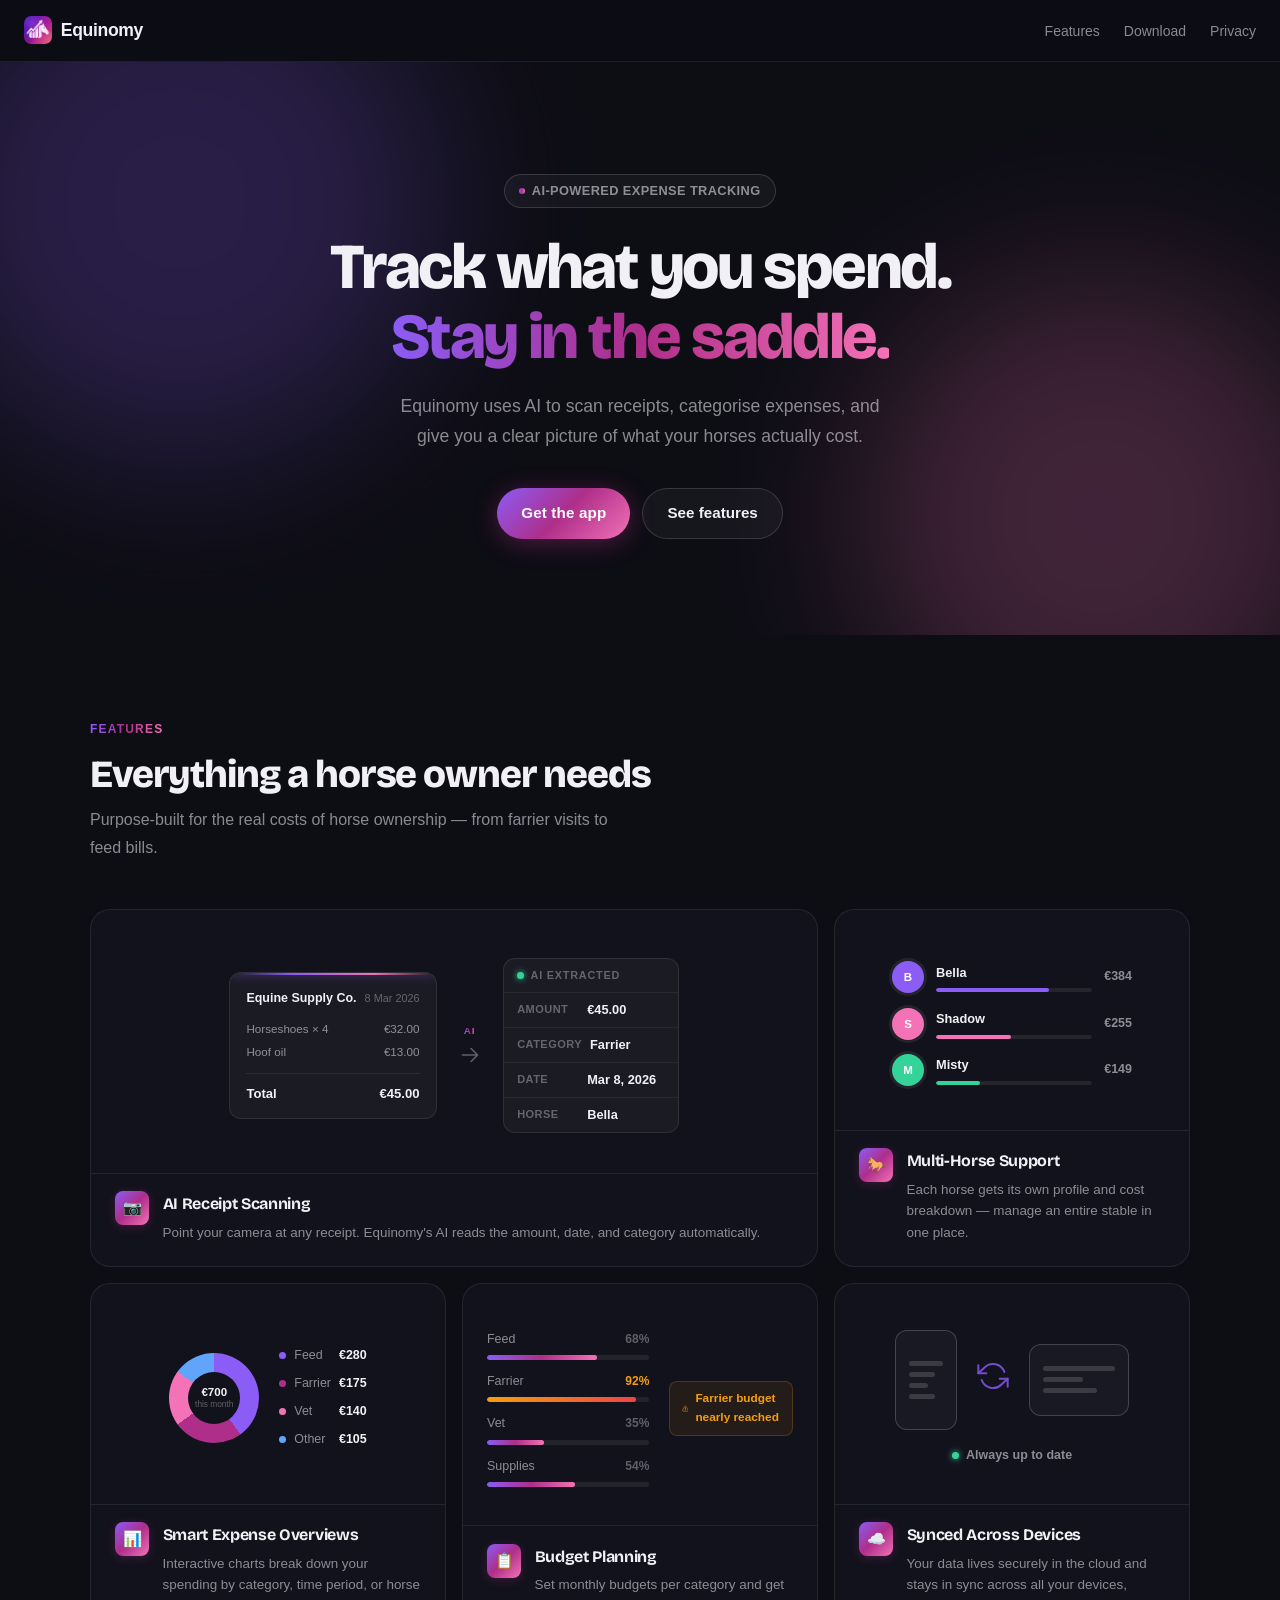
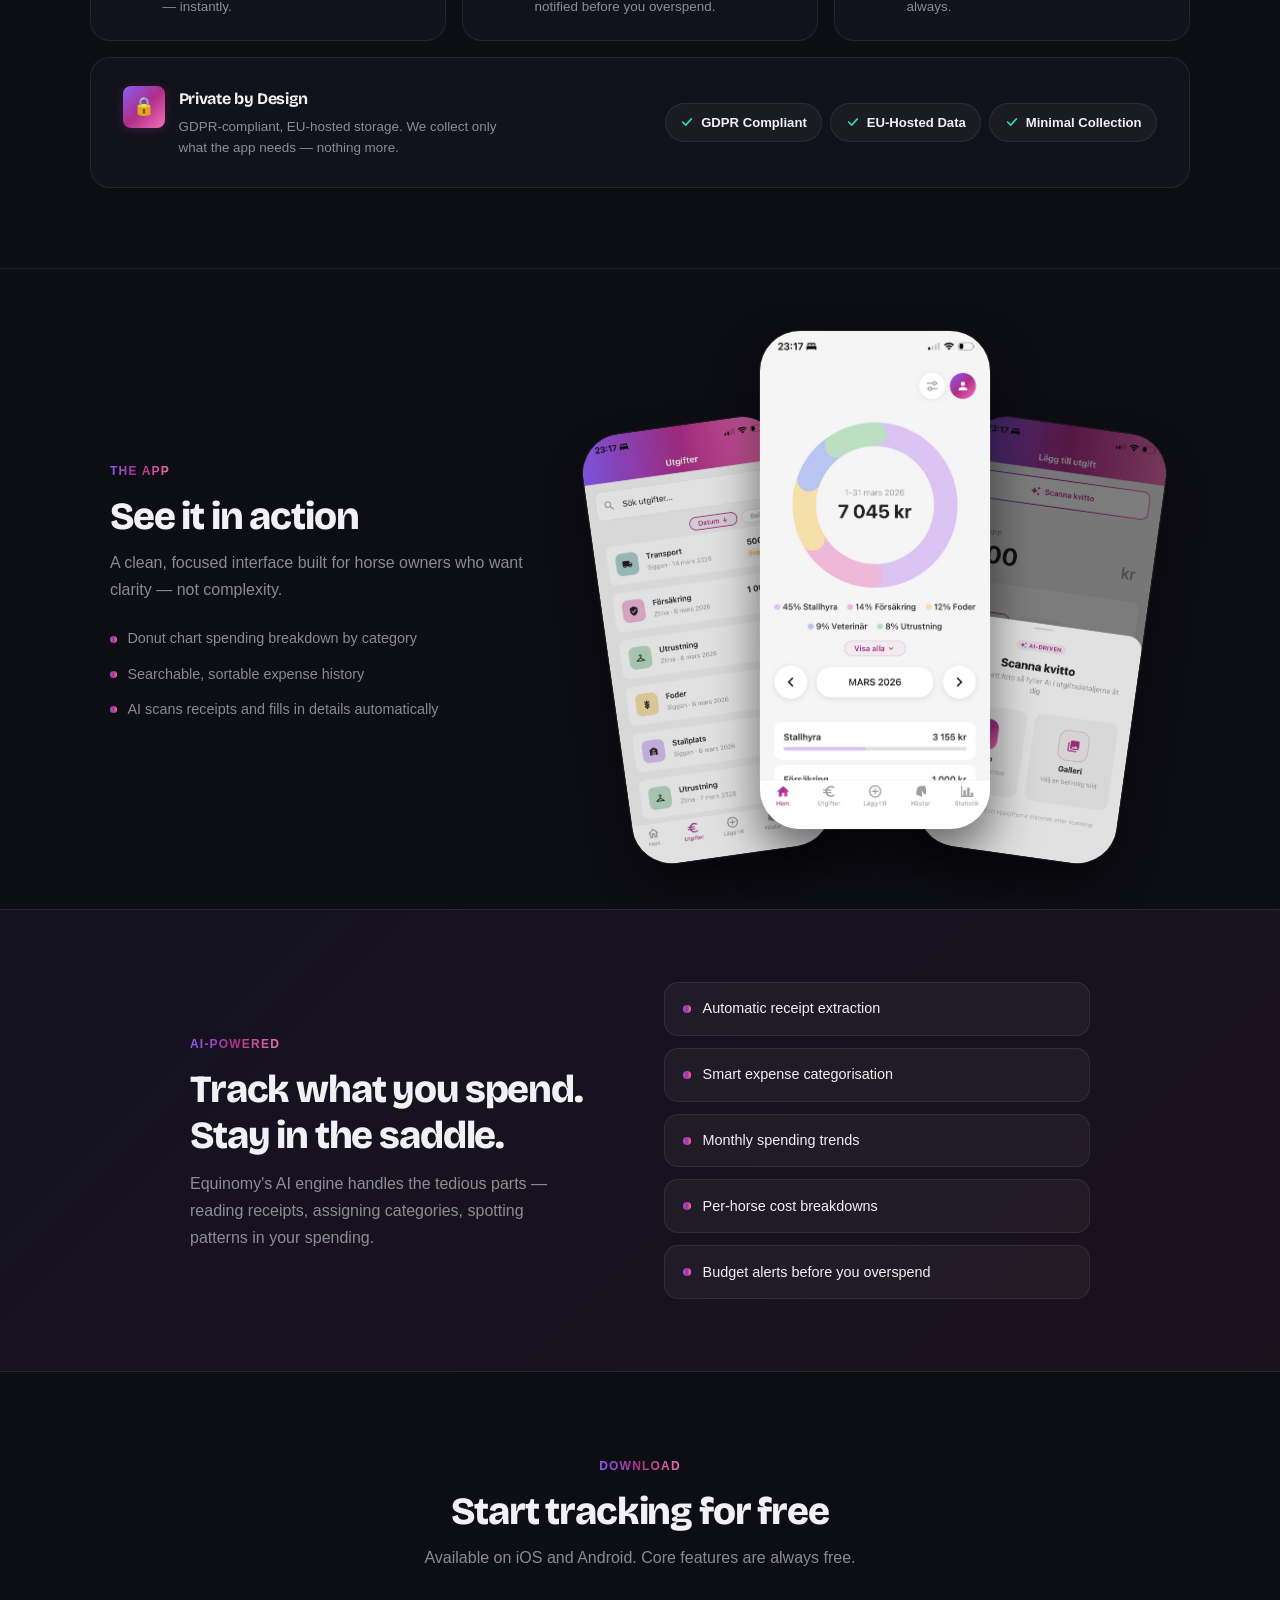
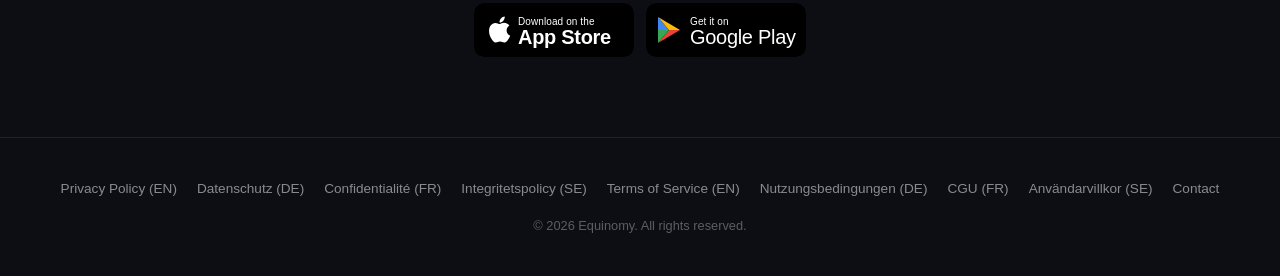
==== commit 7512b239: "Add Terms of Service pages in 4 languages and update footers Create terms-en.html, terms-se.html, te" ====
--- a/index.html
+++ b/index.html
@@ -324,6 +324,10 @@
     <a href="privacy-policy-de.html">Datenschutz (DE)</a>
     <a href="privacy-policy-fr.html">Confidentialité (FR)</a>
     <a href="privacy-policy-se.html">Integritetspolicy (SE)</a>
+    <a href="terms-en.html">Terms of Service (EN)</a>
+    <a href="terms-de.html">Nutzungsbedingungen (DE)</a>
+    <a href="terms-fr.html">CGU (FR)</a>
+    <a href="terms-se.html">Användarvillkor (SE)</a>
     <a href="mailto:privacy@equinomyapp.com">Contact</a>
   </div>
   <p>&copy; 2026 Equinomy. All rights reserved.</p>
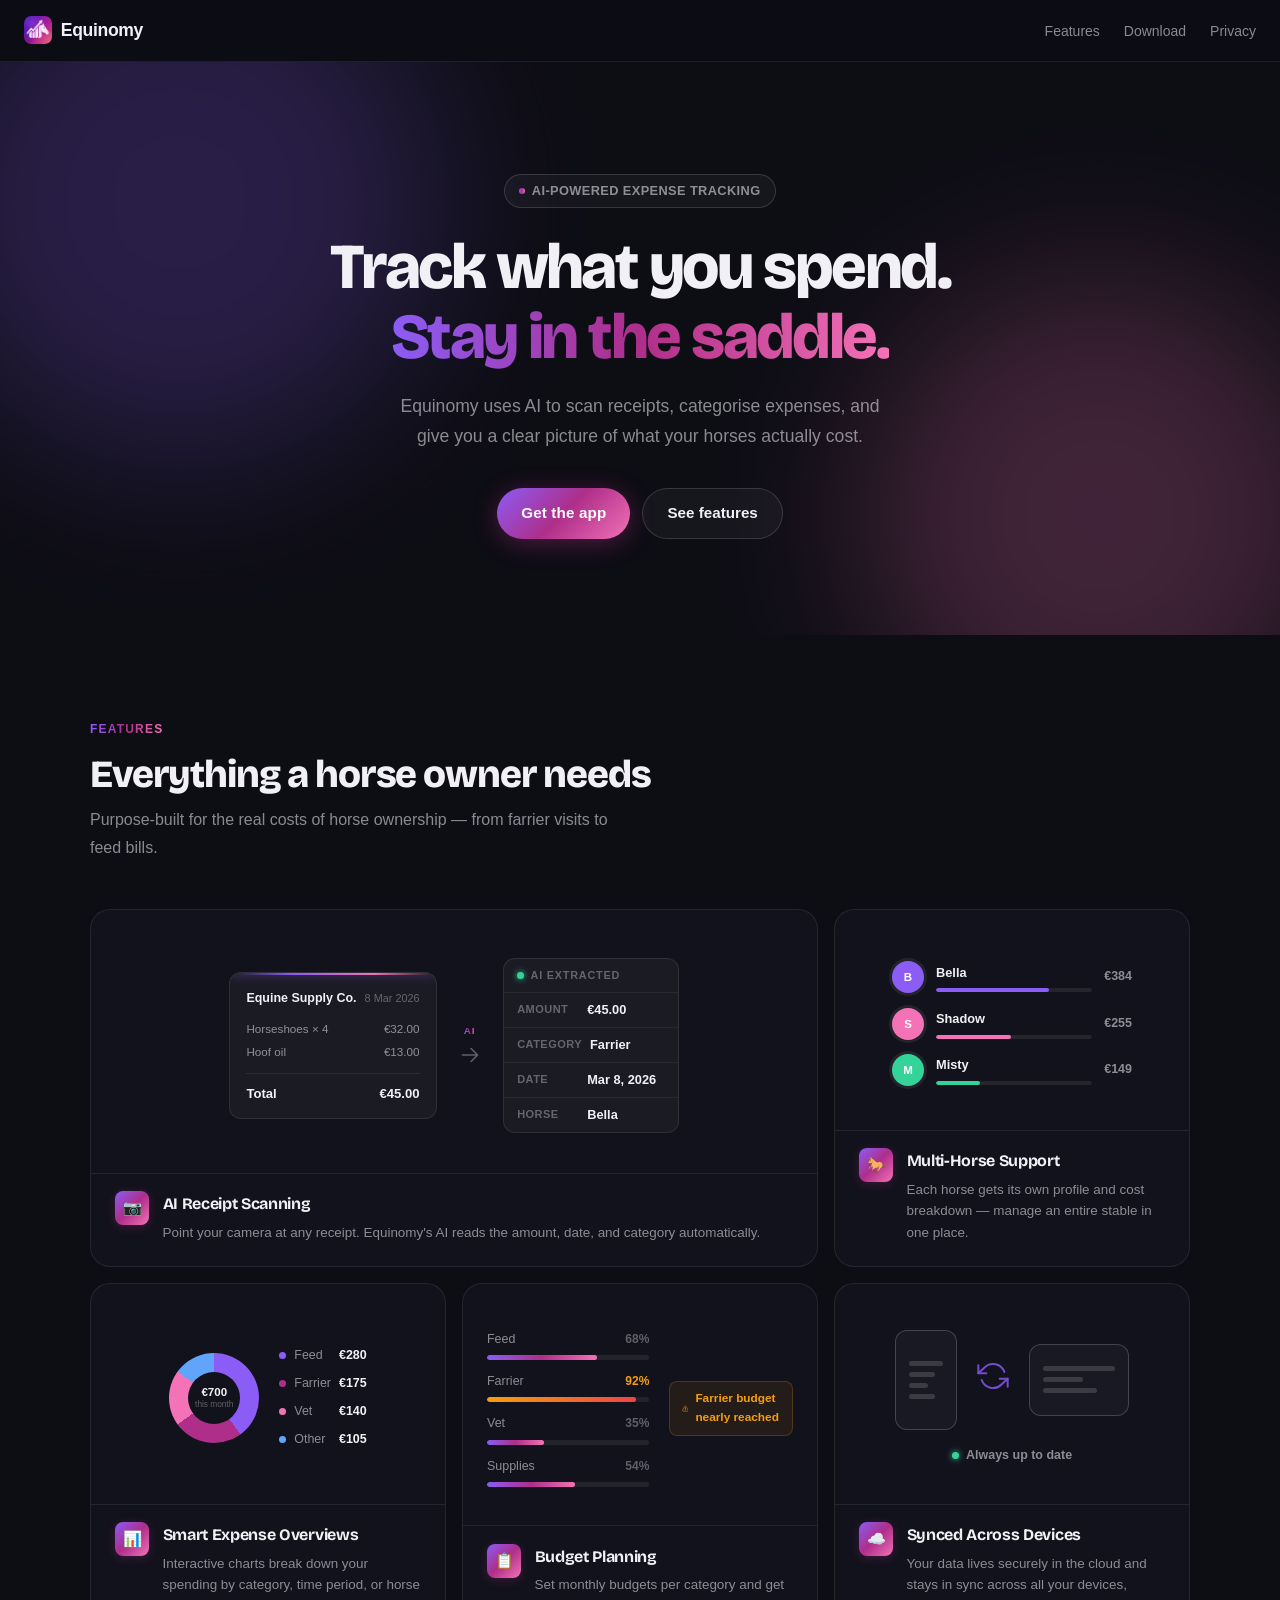
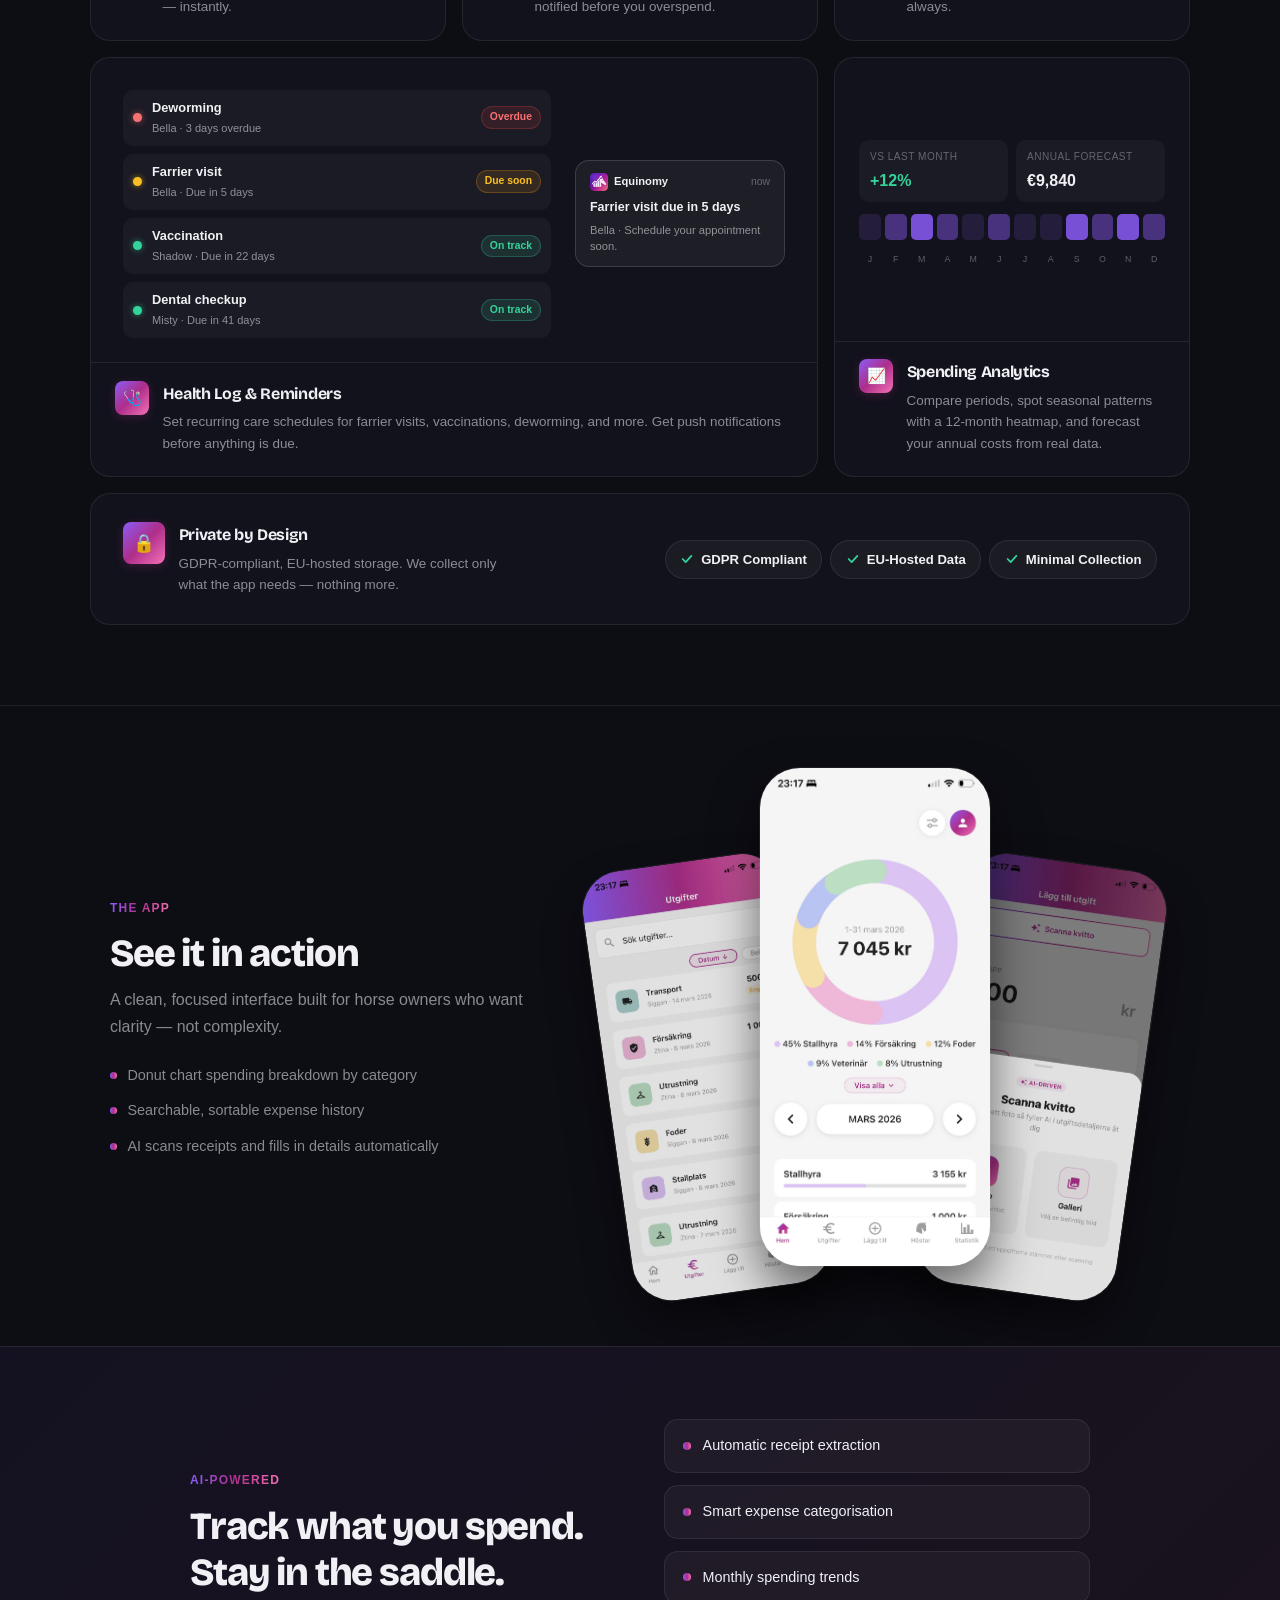
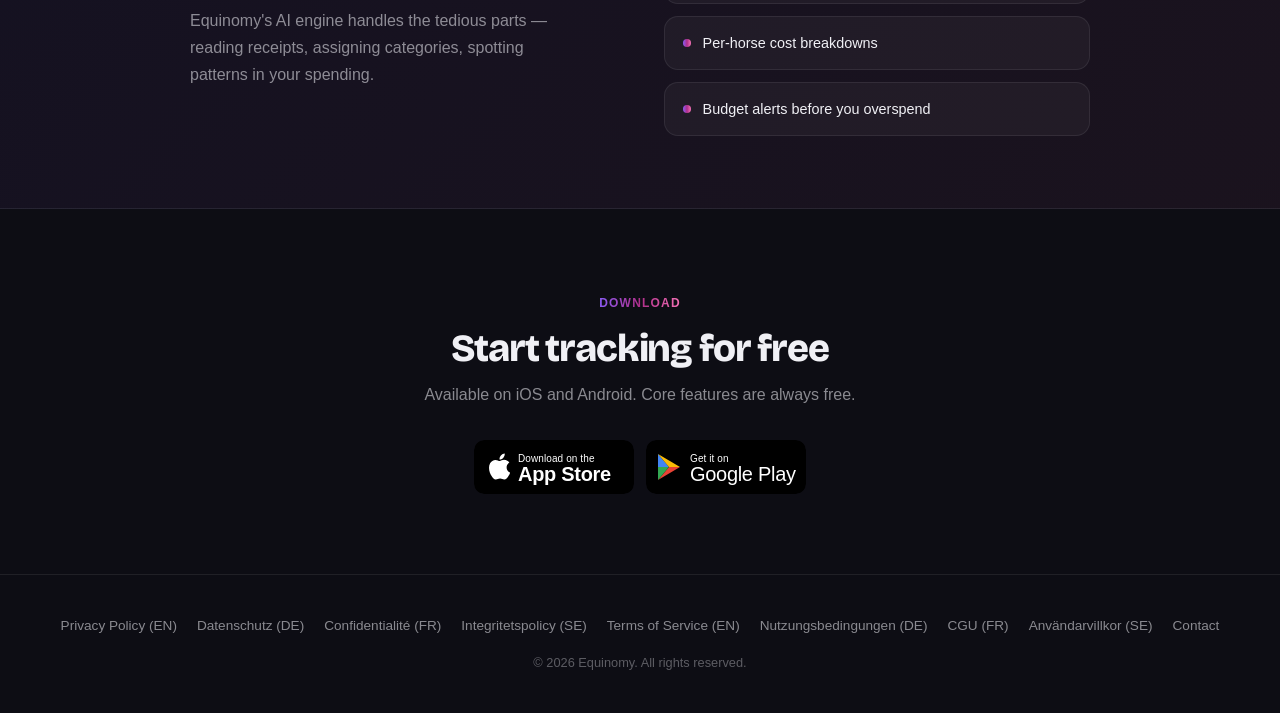
==== commit 7fc505d8: "Update with new fetaures" ====
--- a/index.html
+++ b/index.html
@@ -227,6 +227,104 @@
         </div>
       </div>
 
+      <!-- Health Log & Reminders (wide) -->
+      <div class="feature-bento-card feat-wide">
+        <div class="feat-visual feat-visual-health">
+          <div class="health-schedule-list">
+            <div class="health-row">
+              <div class="health-icon-dot health-dot-overdue"></div>
+              <div class="health-data">
+                <span class="health-name">Deworming</span>
+                <span class="health-due">Bella · 3 days overdue</span>
+              </div>
+              <span class="health-badge health-overdue">Overdue</span>
+            </div>
+            <div class="health-row">
+              <div class="health-icon-dot health-dot-soon"></div>
+              <div class="health-data">
+                <span class="health-name">Farrier visit</span>
+                <span class="health-due">Bella · Due in 5 days</span>
+              </div>
+              <span class="health-badge health-soon">Due soon</span>
+            </div>
+            <div class="health-row">
+              <div class="health-icon-dot health-dot-ok"></div>
+              <div class="health-data">
+                <span class="health-name">Vaccination</span>
+                <span class="health-due">Shadow · Due in 22 days</span>
+              </div>
+              <span class="health-badge health-ok">On track</span>
+            </div>
+            <div class="health-row">
+              <div class="health-icon-dot health-dot-ok"></div>
+              <div class="health-data">
+                <span class="health-name">Dental checkup</span>
+                <span class="health-due">Misty · Due in 41 days</span>
+              </div>
+              <span class="health-badge health-ok">On track</span>
+            </div>
+          </div>
+          <div class="health-notif-card">
+            <div class="health-notif-header">
+              <img src="assets/logo-icon.png" alt="" class="health-notif-icon" />
+              <span class="health-notif-app">Equinomy</span>
+              <span class="health-notif-time">now</span>
+            </div>
+            <div class="health-notif-title">Farrier visit due in 5 days</div>
+            <div class="health-notif-body">Bella · Schedule your appointment soon.</div>
+          </div>
+        </div>
+        <div class="feat-body">
+          <div class="feat-icon">🩺</div>
+          <div class="feat-text">
+            <h3>Health Log &amp; Reminders</h3>
+            <p>Set recurring care schedules for farrier visits, vaccinations, deworming, and more. Get push notifications before anything is due.</p>
+          </div>
+        </div>
+      </div>
+
+      <!-- Spending Analytics -->
+      <div class="feature-bento-card">
+        <div class="feat-visual">
+          <div class="analytics-wrap">
+            <div class="analytics-kpis">
+              <div class="analytics-kpi">
+                <span class="analytics-kpi-label">vs last month</span>
+                <span class="analytics-kpi-val analytics-up">+12%</span>
+              </div>
+              <div class="analytics-kpi">
+                <span class="analytics-kpi-label">Annual forecast</span>
+                <span class="analytics-kpi-val">€9,840</span>
+              </div>
+            </div>
+            <div class="heatmap-grid">
+              <div class="hm-cell hm-low"></div>
+              <div class="hm-cell hm-mid"></div>
+              <div class="hm-cell hm-high"></div>
+              <div class="hm-cell hm-mid"></div>
+              <div class="hm-cell hm-low"></div>
+              <div class="hm-cell hm-mid"></div>
+              <div class="hm-cell hm-low"></div>
+              <div class="hm-cell hm-low"></div>
+              <div class="hm-cell hm-high"></div>
+              <div class="hm-cell hm-mid"></div>
+              <div class="hm-cell hm-high"></div>
+              <div class="hm-cell hm-mid"></div>
+            </div>
+            <div class="heatmap-labels">
+              <span>J</span><span>F</span><span>M</span><span>A</span><span>M</span><span>J</span><span>J</span><span>A</span><span>S</span><span>O</span><span>N</span><span>D</span>
+            </div>
+          </div>
+        </div>
+        <div class="feat-body">
+          <div class="feat-icon">📈</div>
+          <div class="feat-text">
+            <h3>Spending Analytics</h3>
+            <p>Compare periods, spot seasonal patterns with a 12-month heatmap, and forecast your annual costs from real data.</p>
+          </div>
+        </div>
+      </div>
+
       <!-- Private by Design (full width) -->
       <div class="feature-bento-card feat-full feat-privacy-card">
         <div class="feat-privacy-layout">
@@ -328,7 +426,7 @@
     <a href="terms-de.html">Nutzungsbedingungen (DE)</a>
     <a href="terms-fr.html">CGU (FR)</a>
     <a href="terms-se.html">Användarvillkor (SE)</a>
-    <a href="mailto:privacy@equinomyapp.com">Contact</a>
+    <a href="mailto:info@equinomyapp.com">Contact</a>
   </div>
   <p>&copy; 2026 Equinomy. All rights reserved.</p>
 </footer>
--- a/assets/style.css
+++ b/assets/style.css
@@ -1102,4 +1102,192 @@
     padding: 1.75rem 1.5rem;
   }
   .feat-privacy-card { flex-direction: column; }
-}
+  .feat-visual-health { flex-direction: column; align-items: stretch; }
+  .health-notif-card { width: 100%; }
+}
+
+/* ── HEALTH LOG CARD ─────────────────────────────────────── */
+.feat-visual-health {
+  flex-direction: row;
+  align-items: flex-start;
+  padding: 2rem 2rem 1.5rem;
+  gap: 1.5rem;
+}
+
+.health-schedule-list {
+  flex: 1;
+  display: flex;
+  flex-direction: column;
+  gap: 8px;
+}
+
+.health-row {
+  display: flex;
+  align-items: center;
+  gap: 10px;
+  background: var(--surface);
+  border-radius: 10px;
+  padding: 8px 10px;
+}
+
+.health-icon-dot {
+  width: 9px;
+  height: 9px;
+  border-radius: 50%;
+  flex-shrink: 0;
+}
+
+.health-dot-overdue { background: #f87171; box-shadow: 0 0 6px rgba(248,113,113,0.6); }
+.health-dot-soon    { background: #fbbf24; box-shadow: 0 0 6px rgba(251,191,36,0.6); }
+.health-dot-ok      { background: #34d399; box-shadow: 0 0 6px rgba(52,211,153,0.6); }
+
+.health-data {
+  flex: 1;
+  display: flex;
+  flex-direction: column;
+  gap: 2px;
+  min-width: 0;
+}
+
+.health-name {
+  font-size: 0.8rem;
+  font-weight: 600;
+  color: var(--text);
+}
+
+.health-due {
+  font-size: 0.69rem;
+  color: var(--text-muted);
+  white-space: nowrap;
+  overflow: hidden;
+  text-overflow: ellipsis;
+}
+
+.health-badge {
+  font-size: 0.65rem;
+  font-weight: 600;
+  padding: 2px 8px;
+  border-radius: var(--radius-full);
+  white-space: nowrap;
+  flex-shrink: 0;
+}
+
+.health-overdue { background: rgba(239,68,68,0.12); color: #f87171; border: 1px solid rgba(239,68,68,0.25); }
+.health-soon    { background: rgba(245,158,11,0.12); color: #fbbf24; border: 1px solid rgba(245,158,11,0.25); }
+.health-ok      { background: rgba(52,211,153,0.12); color: #34d399; border: 1px solid rgba(52,211,153,0.25); }
+
+.health-notif-card {
+  flex: 0 0 auto;
+  width: 210px;
+  background: rgba(255,255,255,0.05);
+  border: 1px solid var(--border-strong);
+  border-radius: 14px;
+  padding: 12px 14px;
+  display: flex;
+  flex-direction: column;
+  gap: 6px;
+  align-self: center;
+}
+
+.health-notif-header {
+  display: flex;
+  align-items: center;
+  gap: 6px;
+  margin-bottom: 2px;
+}
+
+.health-notif-icon {
+  width: 18px;
+  height: 18px;
+  border-radius: 4px;
+}
+
+.health-notif-app {
+  font-size: 0.7rem;
+  font-weight: 700;
+  color: var(--text);
+  flex: 1;
+}
+
+.health-notif-time {
+  font-size: 0.65rem;
+  color: var(--text-faint);
+}
+
+.health-notif-title {
+  font-size: 0.78rem;
+  font-weight: 600;
+  color: var(--text);
+  line-height: 1.35;
+}
+
+.health-notif-body {
+  font-size: 0.7rem;
+  color: var(--text-muted);
+  line-height: 1.45;
+}
+
+/* ── ANALYTICS CARD ──────────────────────────────────────── */
+.analytics-wrap {
+  width: 100%;
+  display: flex;
+  flex-direction: column;
+  gap: 12px;
+}
+
+.analytics-kpis {
+  display: flex;
+  gap: 8px;
+}
+
+.analytics-kpi {
+  flex: 1;
+  background: var(--surface);
+  border-radius: 10px;
+  padding: 9px 11px;
+  display: flex;
+  flex-direction: column;
+  gap: 3px;
+}
+
+.analytics-kpi-label {
+  font-size: 0.63rem;
+  color: var(--text-faint);
+  text-transform: uppercase;
+  letter-spacing: 0.05em;
+}
+
+.analytics-kpi-val {
+  font-size: 1rem;
+  font-weight: 700;
+  color: var(--text);
+}
+
+.analytics-up { color: #34d399; }
+
+.heatmap-grid {
+  display: grid;
+  grid-template-columns: repeat(12, 1fr);
+  gap: 4px;
+}
+
+.hm-cell {
+  height: 26px;
+  border-radius: 5px;
+}
+
+.hm-low  { background: rgba(139,92,246,0.15); }
+.hm-mid  { background: rgba(139,92,246,0.45); }
+.hm-high { background: rgba(139,92,246,0.85); }
+
+.heatmap-labels {
+  display: grid;
+  grid-template-columns: repeat(12, 1fr);
+  gap: 4px;
+}
+
+.heatmap-labels span {
+  font-size: 0.55rem;
+  color: var(--text-faint);
+  text-align: center;
+}
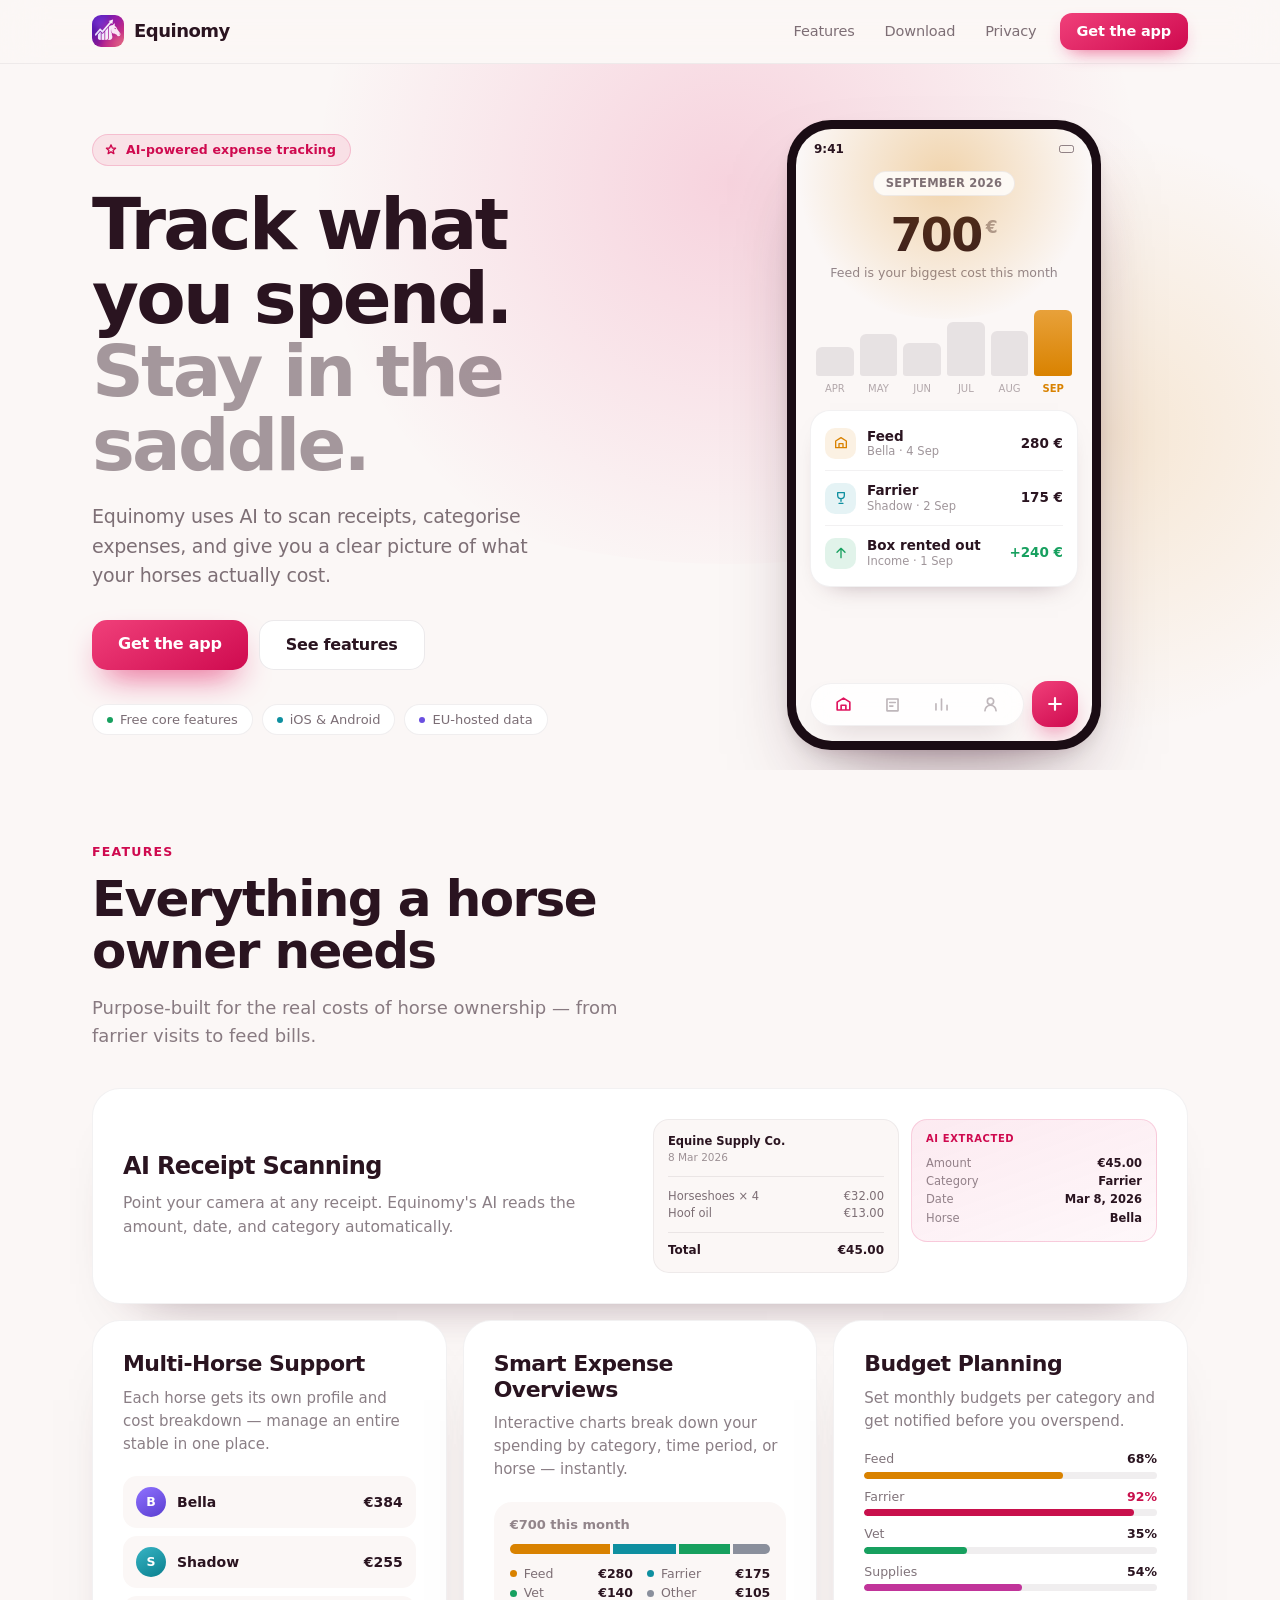
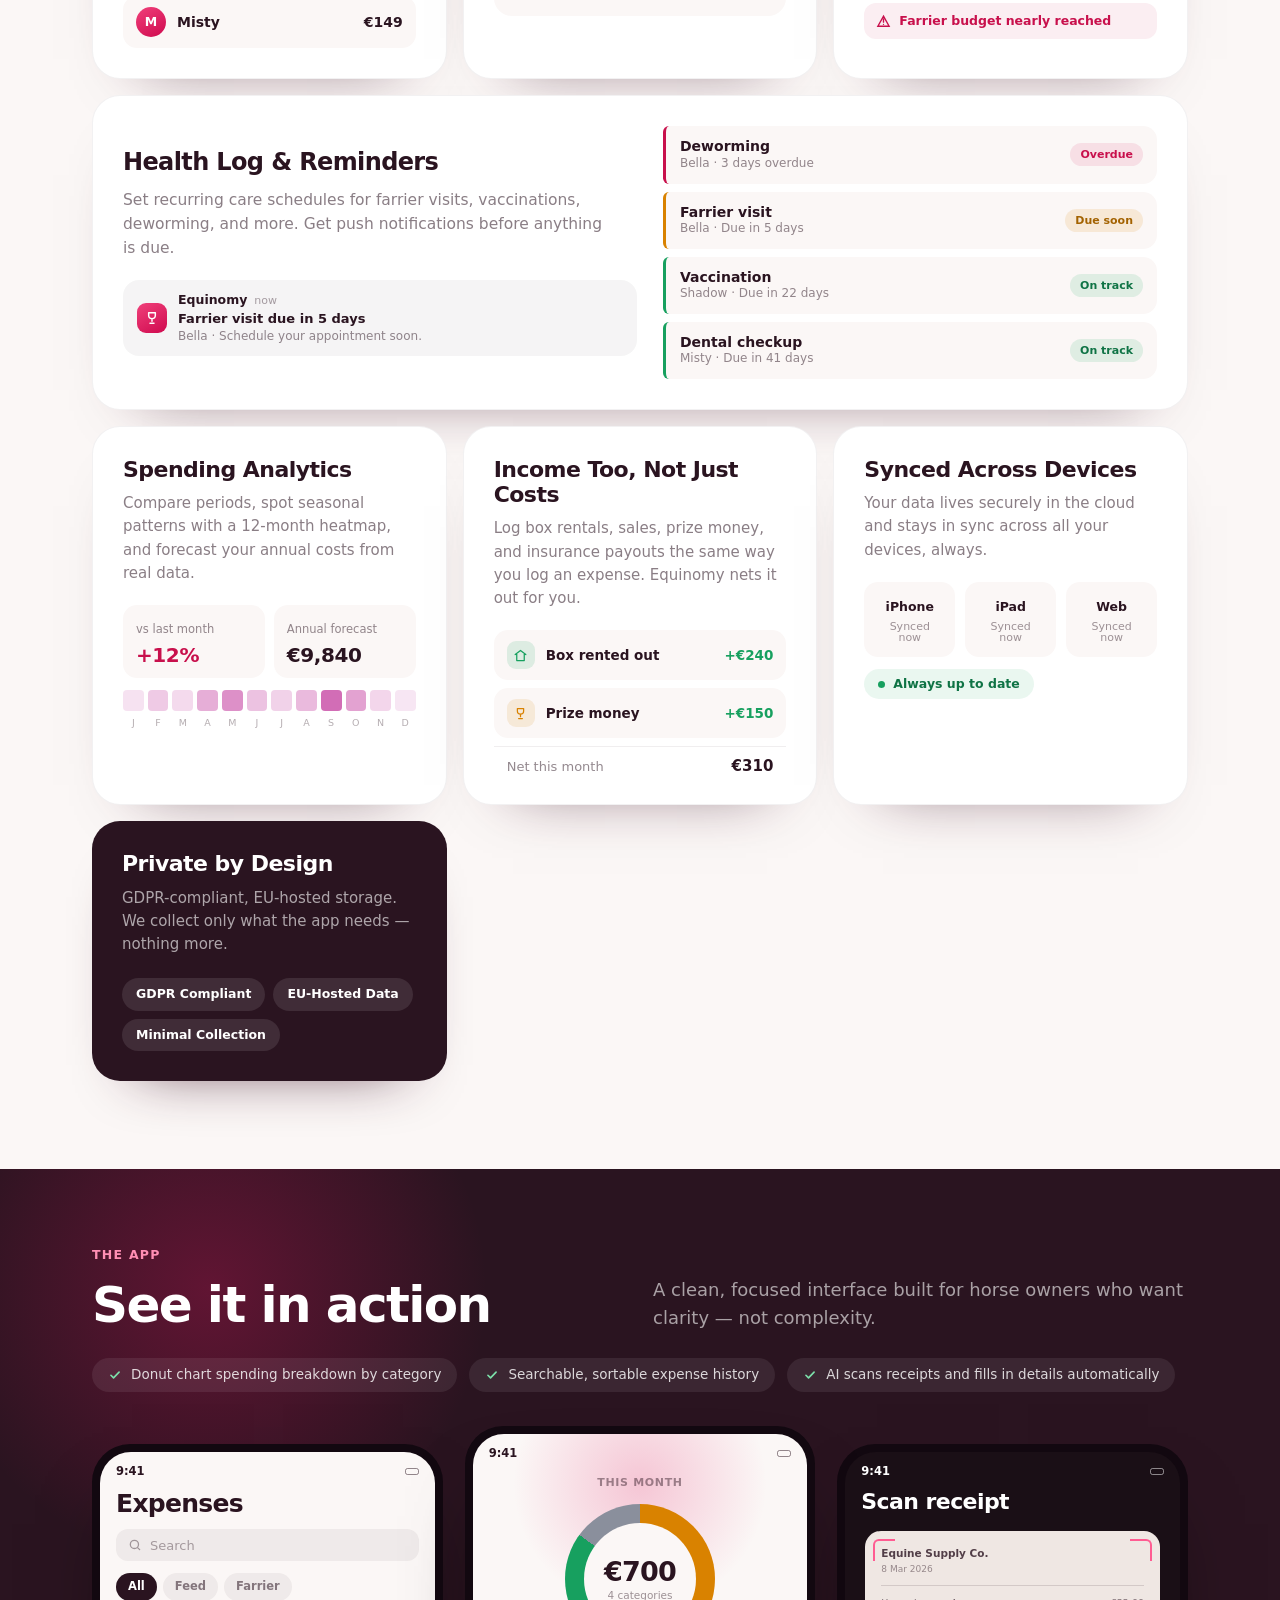
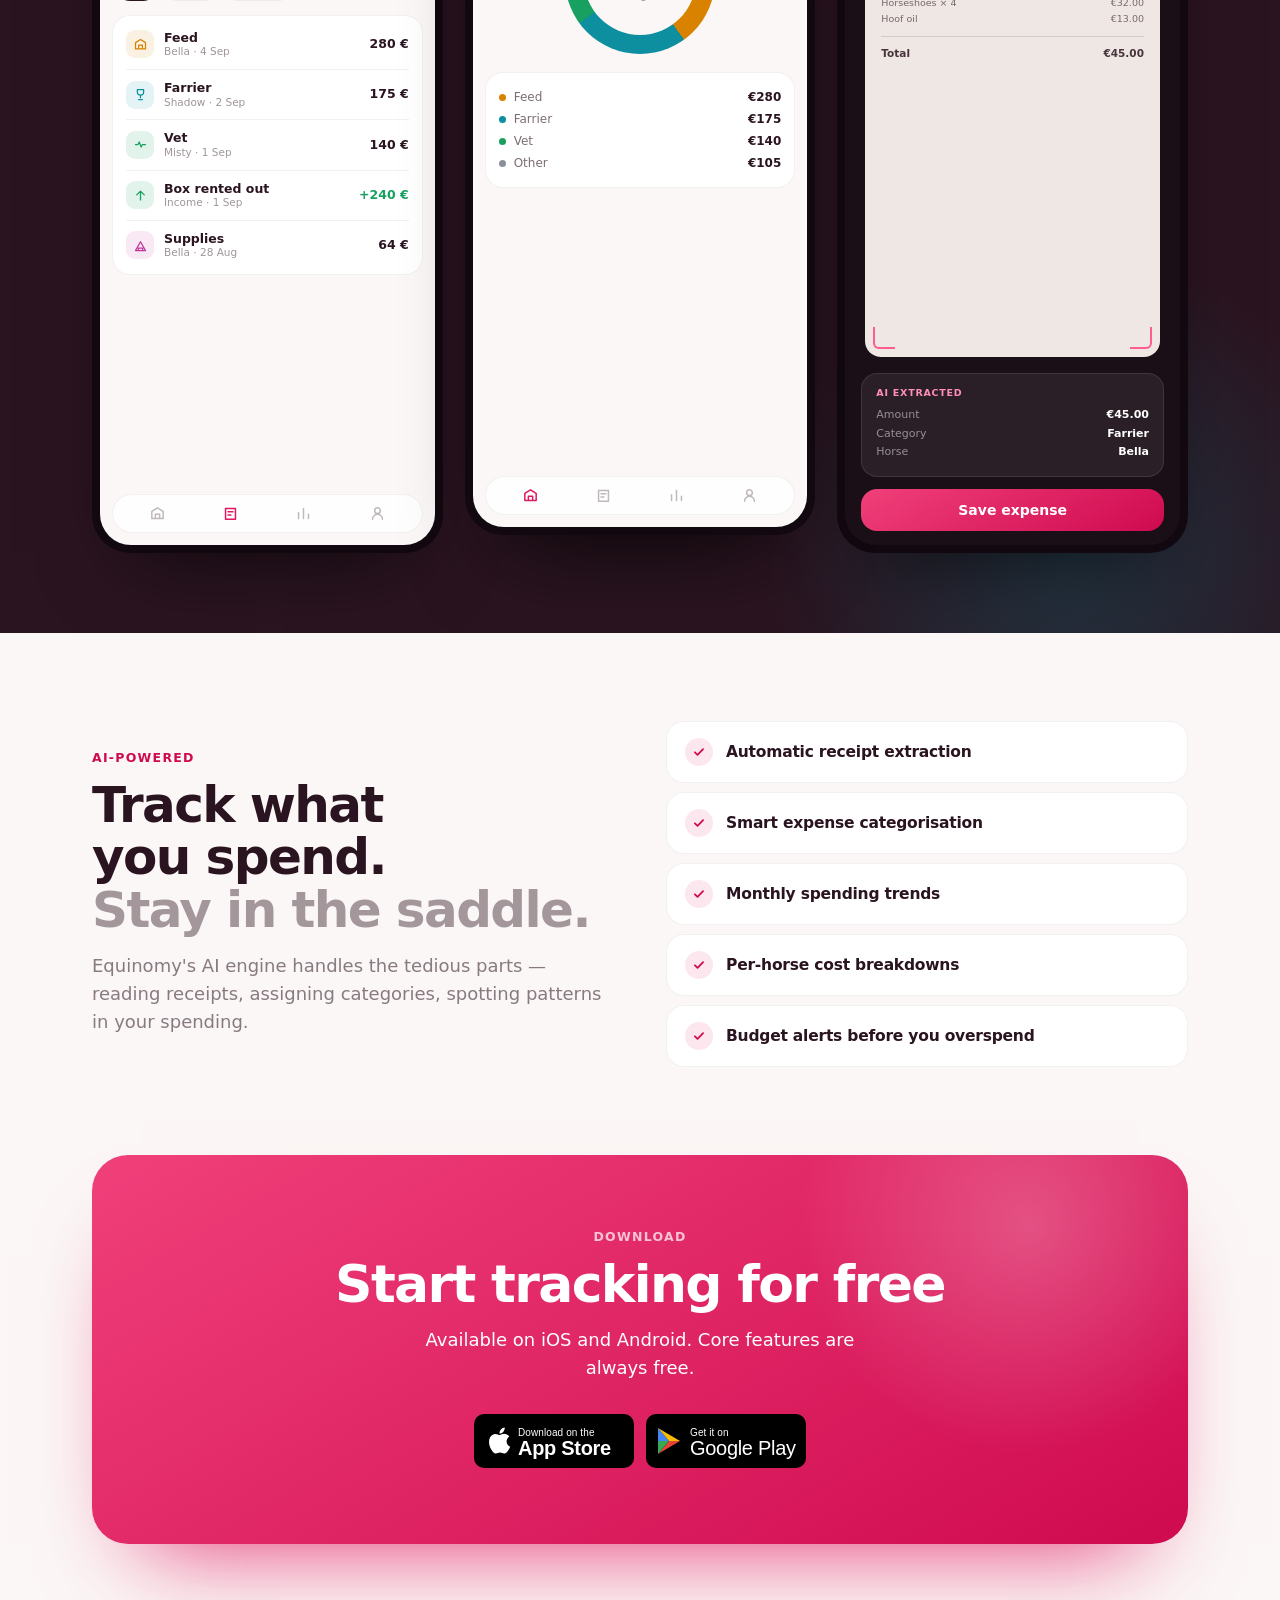
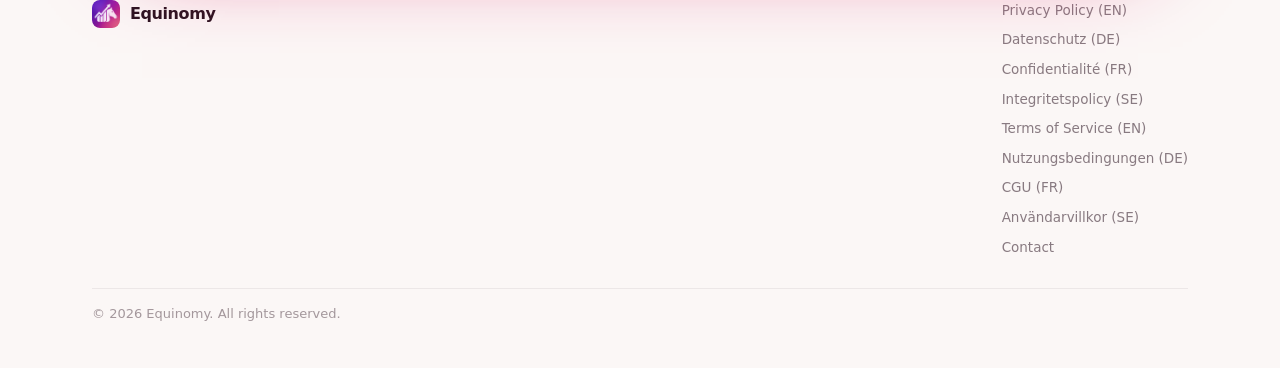
==== commit 38a89f3d: "feat: redesign site to v2 design system, update privacy policies for GDPR Implement the new cream/pl" ====
--- a/index.html
+++ b/index.html
@@ -6,429 +6,500 @@
   <title>Equinomy – AI-Powered Horse Expense Tracker</title>
   <meta name="description" content="Track every horse expense effortlessly. AI receipt scanning, budget overviews, and multi-horse support — all in one app." />
   <link rel="icon" href="assets/logo-icon.png" />
-  <link rel="preconnect" href="https://fonts.googleapis.com" />
-  <link rel="preconnect" href="https://fonts.gstatic.com" crossorigin />
-  <link href="https://fonts.googleapis.com/css2?family=Bricolage+Grotesque:opsz,wght@12..96,400;12..96,600;12..96,700;12..96,800&display=swap" rel="stylesheet" />
   <link rel="stylesheet" href="assets/style.css" />
 </head>
 <body>
 
 <nav>
-  <a class="nav-logo" href="index.html">
-    <img src="assets/logo-icon.png" alt="Equinomy logo" />
-    Equinomy
-  </a>
-  <ul class="nav-links">
-    <li><a href="#features">Features</a></li>
-    <li><a href="#download">Download</a></li>
-    <li><a href="privacy-policy-en.html">Privacy</a></li>
-  </ul>
+  <div class="nav-inner">
+    <a class="nav-logo" href="index.html">
+      <img src="assets/logo-icon.png" alt="Equinomy logo" />
+      Equinomy
+    </a>
+    <ul class="nav-links">
+      <li><a href="#features">Features</a></li>
+      <li><a href="#download">Download</a></li>
+      <li><a href="privacy-policy-en.html">Privacy</a></li>
+      <li><a class="nav-cta" href="#download">Get the app</a></li>
+    </ul>
+  </div>
 </nav>
 
 <!-- HERO -->
 <section class="hero">
+  <div class="hero-glow hero-glow-1"></div>
+  <div class="hero-glow hero-glow-2"></div>
   <div class="hero-inner">
-    <div class="hero-badge">
-      <span></span> AI-powered expense tracking
-    </div>
-    <h1>Track what you spend.<br><span class="grad-text">Stay in the saddle.</span></h1>
-    <p>Equinomy uses AI to scan receipts, categorise expenses, and give you a clear picture of what your horses actually cost.</p>
-    <div class="btn-group">
-      <a href="#download" class="btn-primary">Get the app</a>
-      <a href="#features" class="btn-ghost">See features</a>
+    <div class="hero-copy">
+      <div class="hero-badge">
+        <svg width="14" height="14" viewBox="0 0 24 24" fill="none" stroke-width="2.4" stroke-linecap="round" stroke-linejoin="round"><path d="M12 3.2l2.3 5.3 5.5.5-4.2 3.7 1.3 5.4-4.9-3-4.9 3 1.3-5.4L4.2 9l5.5-.5z"/></svg>
+        <span>AI-powered expense tracking</span>
+      </div>
+      <h1>Track what you spend.<br><span class="muted">Stay in the saddle.</span></h1>
+      <p>Equinomy uses AI to scan receipts, categorise expenses, and give you a clear picture of what your horses actually cost.</p>
+      <div class="hero-actions">
+        <a href="#download" class="btn-primary">Get the app</a>
+        <a href="#features" class="btn-secondary">See features</a>
+      </div>
+      <div class="trust-pills">
+        <div class="trust-pill"><span class="dot dot-green"></span>Free core features</div>
+        <div class="trust-pill"><span class="dot dot-teal"></span>iOS &amp; Android</div>
+        <div class="trust-pill"><span class="dot dot-violet"></span>EU-hosted data</div>
+      </div>
+    </div>
+
+    <!-- hero phone -->
+    <div class="hero-phone-col">
+      <div class="phone-shell">
+        <div class="phone-screen">
+          <div class="hero-phone-glow"></div>
+          <div class="status-row">
+            <div class="status-time">9:41</div>
+            <div class="status-battery"></div>
+          </div>
+          <div class="hero-period-pill"><span>SEPTEMBER 2026</span></div>
+          <div class="hero-figure">
+            <div class="hero-figure-num">700</div>
+            <div class="hero-figure-unit">€</div>
+          </div>
+          <div class="hero-caption">Feed is your biggest cost this month</div>
+          <div class="hero-bars">
+            <div class="hero-bar" style="height:38%"></div>
+            <div class="hero-bar" style="height:56%"></div>
+            <div class="hero-bar" style="height:44%"></div>
+            <div class="hero-bar" style="height:72%"></div>
+            <div class="hero-bar" style="height:60%"></div>
+            <div class="hero-bar active" style="height:88%"></div>
+          </div>
+          <div class="hero-bar-labels">
+            <span>APR</span><span>MAY</span><span>JUN</span><span>JUL</span><span>AUG</span><span class="active">SEP</span>
+          </div>
+          <div class="entry-card">
+            <div class="entry-row">
+              <div class="entry-icon" style="background:rgba(217,130,0,.11)"><svg width="16" height="16" viewBox="0 0 24 24" fill="none" stroke="#d98200" stroke-linecap="round" stroke-linejoin="round"><path d="M4 19V9l8-5 8 5v10zM9 19v-6h6v6"/></svg></div>
+              <div class="entry-meta"><div class="entry-title">Feed</div><div class="entry-sub">Bella · 4 Sep</div></div>
+              <div class="entry-amt">280 €</div>
+            </div>
+            <div class="entry-row">
+              <div class="entry-icon" style="background:rgba(14,143,160,.11)"><svg width="16" height="16" viewBox="0 0 24 24" fill="none" stroke="#0e8fa0" stroke-linecap="round" stroke-linejoin="round"><path d="M7 4h10v4a5 5 0 01-10 0zM12 13v4M9 20h6"/></svg></div>
+              <div class="entry-meta"><div class="entry-title">Farrier</div><div class="entry-sub">Shadow · 2 Sep</div></div>
+              <div class="entry-amt">175 €</div>
+            </div>
+            <div class="entry-row">
+              <div class="entry-icon" style="background:rgba(23,160,95,.13)"><svg width="16" height="16" viewBox="0 0 24 24" fill="none" stroke="#17a05f" stroke-linecap="round" stroke-linejoin="round" stroke-width="2.2"><path d="M12 19V5M6 11l6-6 6 6"/></svg></div>
+              <div class="entry-meta"><div class="entry-title">Box rented out</div><div class="entry-sub">Income · 1 Sep</div></div>
+              <div class="entry-amt positive">+240 €</div>
+            </div>
+          </div>
+          <div class="tab-bar-row">
+            <div class="tab-bar">
+              <svg width="19" height="19" viewBox="0 0 24 24" fill="none" class="active" stroke-linecap="round" stroke-linejoin="round"><path d="M4 19V9l8-5 8 5v10zM9 19v-6h6v6"/></svg>
+              <svg width="19" height="19" viewBox="0 0 24 24" fill="none" stroke-linecap="round" stroke-linejoin="round"><path d="M5 5h14v15H5zM8.5 9.5h7M8.5 14h4"/></svg>
+              <svg width="19" height="19" viewBox="0 0 24 24" fill="none" stroke-linecap="round" stroke-linejoin="round"><path d="M5 19V11M12 19V5M19 19v-6"/></svg>
+              <svg width="19" height="19" viewBox="0 0 24 24" fill="none" stroke-linecap="round" stroke-linejoin="round"><path d="M12 12a4 4 0 100-8 4 4 0 000 8zM5 20a7 7 0 0114 0"/></svg>
+            </div>
+            <div class="fab"><svg width="20" height="20" viewBox="0 0 24 24" fill="none" stroke="#fff" stroke-width="2.6" stroke-linecap="round"><path d="M12 5v14M5 12h14"/></svg></div>
+          </div>
+        </div>
+      </div>
     </div>
   </div>
 </section>
 
 <!-- FEATURES -->
-<div class="features-outer" id="features">
-  <div class="features-inner">
-    <div class="section-label">Features</div>
-    <h2 class="section-title">Everything a horse owner needs</h2>
-    <p class="section-sub">Purpose-built for the real costs of horse ownership — from farrier visits to feed bills.</p>
-
-    <div class="features-bento">
-
-      <!-- AI Receipt Scanning (wide) -->
-      <div class="feature-bento-card feat-wide">
-        <div class="feat-visual feat-visual-ai">
-          <div class="receipt-mock">
-            <div class="receipt-scan-beam"></div>
-            <div class="receipt-row-top">
-              <span class="receipt-store">Equine Supply Co.</span>
-              <span class="receipt-date">8 Mar 2026</span>
-            </div>
-            <div class="receipt-lines">
-              <div class="receipt-line"><span>Horseshoes × 4</span><span>€32.00</span></div>
-              <div class="receipt-line"><span>Hoof oil</span><span>€13.00</span></div>
-            </div>
-            <div class="receipt-total-row">
-              <span>Total</span><span>€45.00</span>
-            </div>
-          </div>
-          <div class="ai-arrow">
-            <div class="ai-arrow-label">AI</div>
-            <svg width="26" height="26" viewBox="0 0 24 24" fill="none">
-              <path d="M5 12h14M13 6l6 6-6 6" stroke="currentColor" stroke-width="1.5" stroke-linecap="round" stroke-linejoin="round"/>
-            </svg>
-          </div>
-          <div class="ai-result">
-            <div class="ai-result-label"><span class="ai-active-dot"></span> AI extracted</div>
-            <div class="ai-result-row"><span class="ai-rk">Amount</span><span class="ai-rv">€45.00</span></div>
-            <div class="ai-result-row"><span class="ai-rk">Category</span><span class="ai-rv">Farrier</span></div>
-            <div class="ai-result-row"><span class="ai-rk">Date</span><span class="ai-rv">Mar 8, 2026</span></div>
-            <div class="ai-result-row"><span class="ai-rk">Horse</span><span class="ai-rv">Bella</span></div>
-          </div>
-        </div>
-        <div class="feat-body">
-          <div class="feat-icon">📷</div>
-          <div class="feat-text">
-            <h3>AI Receipt Scanning</h3>
-            <p>Point your camera at any receipt. Equinomy's AI reads the amount, date, and category automatically.</p>
-          </div>
-        </div>
-      </div>
-
-      <!-- Multi-Horse Support -->
-      <div class="feature-bento-card">
-        <div class="feat-visual">
-          <div class="horse-list">
-            <div class="horse-row">
-              <div class="horse-av" style="--hc:#8B5CF6">B</div>
-              <div class="horse-data">
-                <span class="horse-name">Bella</span>
-                <div class="horse-track"><div class="horse-fill" style="width:72%;background:#8B5CF6"></div></div>
-              </div>
-              <span class="horse-amt">€384</span>
-            </div>
-            <div class="horse-row">
-              <div class="horse-av" style="--hc:#F472B6">S</div>
-              <div class="horse-data">
-                <span class="horse-name">Shadow</span>
-                <div class="horse-track"><div class="horse-fill" style="width:48%;background:#F472B6"></div></div>
-              </div>
-              <span class="horse-amt">€255</span>
-            </div>
-            <div class="horse-row">
-              <div class="horse-av" style="--hc:#34d399">M</div>
-              <div class="horse-data">
-                <span class="horse-name">Misty</span>
-                <div class="horse-track"><div class="horse-fill" style="width:28%;background:#34d399"></div></div>
-              </div>
-              <span class="horse-amt">€149</span>
-            </div>
-          </div>
-        </div>
-        <div class="feat-body">
-          <div class="feat-icon">🐎</div>
-          <div class="feat-text">
-            <h3>Multi-Horse Support</h3>
-            <p>Each horse gets its own profile and cost breakdown — manage an entire stable in one place.</p>
-          </div>
-        </div>
-      </div>
-
-      <!-- Expense Overviews -->
-      <div class="feature-bento-card">
-        <div class="feat-visual">
-          <div class="donut-chart-wrap">
-            <div class="donut-chart">
-              <div class="donut-hole">
-                <span class="donut-total">€700</span>
-                <span class="donut-sub">this month</span>
-              </div>
-            </div>
-          </div>
-          <div class="chart-legend">
-            <div class="legend-row"><span class="legend-dot" style="--dc:#8B5CF6"></span><span class="legend-cat">Feed</span><span class="legend-val">€280</span></div>
-            <div class="legend-row"><span class="legend-dot" style="--dc:#AE2E8A"></span><span class="legend-cat">Farrier</span><span class="legend-val">€175</span></div>
-            <div class="legend-row"><span class="legend-dot" style="--dc:#F472B6"></span><span class="legend-cat">Vet</span><span class="legend-val">€140</span></div>
-            <div class="legend-row"><span class="legend-dot" style="--dc:#60a5fa"></span><span class="legend-cat">Other</span><span class="legend-val">€105</span></div>
-          </div>
-        </div>
-        <div class="feat-body">
-          <div class="feat-icon">📊</div>
-          <div class="feat-text">
-            <h3>Smart Expense Overviews</h3>
-            <p>Interactive charts break down your spending by category, time period, or horse — instantly.</p>
-          </div>
-        </div>
-      </div>
-
-      <!-- Budget Planning -->
-      <div class="feature-bento-card">
-        <div class="feat-visual">
-          <div class="budget-rows">
-            <div class="budget-item">
-              <div class="budget-meta"><span class="budget-cat">Feed</span><span class="budget-pct">68%</span></div>
-              <div class="budget-track"><div class="budget-fill" style="width:68%"></div></div>
-            </div>
-            <div class="budget-item">
-              <div class="budget-meta"><span class="budget-cat">Farrier</span><span class="budget-pct budget-warn">92%</span></div>
-              <div class="budget-track"><div class="budget-fill budget-fill-warn" style="width:92%"></div></div>
-            </div>
-            <div class="budget-item">
-              <div class="budget-meta"><span class="budget-cat">Vet</span><span class="budget-pct">35%</span></div>
-              <div class="budget-track"><div class="budget-fill" style="width:35%"></div></div>
-            </div>
-            <div class="budget-item">
-              <div class="budget-meta"><span class="budget-cat">Supplies</span><span class="budget-pct">54%</span></div>
-              <div class="budget-track"><div class="budget-fill" style="width:54%"></div></div>
-            </div>
-          </div>
-          <div class="budget-alert">
-            <svg width="13" height="13" viewBox="0 0 16 16" fill="none"><path d="M8 6v3.5M8 11v.5" stroke="#f59e0b" stroke-width="1.6" stroke-linecap="round"/><path d="M6.8 2.6 1.3 12A1.6 1.6 0 0 0 2.7 14.4h10.6a1.6 1.6 0 0 0 1.4-2.4L9.2 2.6a1.6 1.6 0 0 0-2.4 0Z" stroke="#f59e0b" stroke-width="1.2"/></svg>
-            Farrier budget nearly reached
-          </div>
-        </div>
-        <div class="feat-body">
-          <div class="feat-icon">📋</div>
-          <div class="feat-text">
-            <h3>Budget Planning</h3>
-            <p>Set monthly budgets per category and get notified before you overspend.</p>
-          </div>
-        </div>
-      </div>
-
-      <!-- Synced Across Devices -->
-      <div class="feature-bento-card">
-        <div class="feat-visual feat-visual-sync">
-          <div class="sync-devices">
-            <div class="sync-device-mock sync-phone-mock">
-              <div class="sdm-bar sdm-full"></div>
-              <div class="sdm-bar sdm-three-q"></div>
-              <div class="sdm-bar sdm-half"></div>
-              <div class="sdm-bar sdm-three-q"></div>
-            </div>
-            <div class="sync-arrows-col">
-              <svg width="32" height="32" viewBox="0 0 24 24" fill="none">
-                <path d="M1 4v6h6" stroke="currentColor" stroke-width="1.5" stroke-linecap="round" stroke-linejoin="round"/>
-                <path d="M23 20v-6h-6" stroke="currentColor" stroke-width="1.5" stroke-linecap="round" stroke-linejoin="round"/>
-                <path d="M20.49 9A9 9 0 0 0 5.64 5.64L1 10m22 4-4.64 4.36A9 9 0 0 1 3.51 15" stroke="currentColor" stroke-width="1.5" stroke-linecap="round" stroke-linejoin="round"/>
-              </svg>
-            </div>
-            <div class="sync-device-mock sync-tablet-mock">
-              <div class="sdm-bar sdm-full"></div>
-              <div class="sdm-bar sdm-half"></div>
-              <div class="sdm-bar sdm-three-q"></div>
-            </div>
-          </div>
-          <div class="sync-status-badge">
-            <span class="sync-dot"></span>
-            Always up to date
-          </div>
-        </div>
-        <div class="feat-body">
-          <div class="feat-icon">☁️</div>
-          <div class="feat-text">
-            <h3>Synced Across Devices</h3>
-            <p>Your data lives securely in the cloud and stays in sync across all your devices, always.</p>
-          </div>
-        </div>
-      </div>
-
-      <!-- Health Log & Reminders (wide) -->
-      <div class="feature-bento-card feat-wide">
-        <div class="feat-visual feat-visual-health">
-          <div class="health-schedule-list">
-            <div class="health-row">
-              <div class="health-icon-dot health-dot-overdue"></div>
-              <div class="health-data">
-                <span class="health-name">Deworming</span>
-                <span class="health-due">Bella · 3 days overdue</span>
-              </div>
-              <span class="health-badge health-overdue">Overdue</span>
-            </div>
-            <div class="health-row">
-              <div class="health-icon-dot health-dot-soon"></div>
-              <div class="health-data">
-                <span class="health-name">Farrier visit</span>
-                <span class="health-due">Bella · Due in 5 days</span>
-              </div>
-              <span class="health-badge health-soon">Due soon</span>
-            </div>
-            <div class="health-row">
-              <div class="health-icon-dot health-dot-ok"></div>
-              <div class="health-data">
-                <span class="health-name">Vaccination</span>
-                <span class="health-due">Shadow · Due in 22 days</span>
-              </div>
-              <span class="health-badge health-ok">On track</span>
-            </div>
-            <div class="health-row">
-              <div class="health-icon-dot health-dot-ok"></div>
-              <div class="health-data">
-                <span class="health-name">Dental checkup</span>
-                <span class="health-due">Misty · Due in 41 days</span>
-              </div>
-              <span class="health-badge health-ok">On track</span>
-            </div>
-          </div>
-          <div class="health-notif-card">
-            <div class="health-notif-header">
-              <img src="assets/logo-icon.png" alt="" class="health-notif-icon" />
-              <span class="health-notif-app">Equinomy</span>
-              <span class="health-notif-time">now</span>
-            </div>
+<section class="features" id="features">
+  <div class="eyebrow">Features</div>
+  <h2 class="section-h2">Everything a horse owner needs</h2>
+  <p class="section-sub">Purpose-built for the real costs of horse ownership — from farrier visits to feed bills.</p>
+
+  <div class="features-grid">
+
+    <!-- AI Receipt Scanning (wide) -->
+    <div class="card card-wide">
+      <div class="card-copy">
+        <h3>AI Receipt Scanning</h3>
+        <p>Point your camera at any receipt. Equinomy's AI reads the amount, date, and category automatically.</p>
+      </div>
+      <div class="card-visual ai-visual">
+        <div class="receipt-panel">
+          <div class="receipt-store">Equine Supply Co.</div>
+          <div class="receipt-date">8 Mar 2026</div>
+          <div class="receipt-rule"></div>
+          <div class="receipt-line"><span>Horseshoes × 4</span><span>€32.00</span></div>
+          <div class="receipt-line"><span>Hoof oil</span><span>€13.00</span></div>
+          <div class="receipt-rule tight"></div>
+          <div class="receipt-total"><span>Total</span><span>€45.00</span></div>
+        </div>
+        <div class="ai-extracted-panel">
+          <div class="ai-extracted-label">AI EXTRACTED</div>
+          <div class="ai-extracted-row"><span>Amount</span><b>€45.00</b></div>
+          <div class="ai-extracted-row"><span>Category</span><b>Farrier</b></div>
+          <div class="ai-extracted-row"><span>Date</span><b>Mar 8, 2026</b></div>
+          <div class="ai-extracted-row"><span>Horse</span><b>Bella</b></div>
+        </div>
+      </div>
+    </div>
+
+    <!-- Multi-Horse Support -->
+    <div class="card">
+      <h3>Multi-Horse Support</h3>
+      <p>Each horse gets its own profile and cost breakdown — manage an entire stable in one place.</p>
+      <div class="horse-rows">
+        <div class="horse-row">
+          <div class="horse-avatar" style="background:linear-gradient(150deg,#8f72ff,#5a3ed0)">B</div>
+          <div class="horse-row-name">Bella</div>
+          <div class="horse-row-amt">€384</div>
+        </div>
+        <div class="horse-row">
+          <div class="horse-avatar" style="background:linear-gradient(150deg,#37b4c4,#0a7f8e)">S</div>
+          <div class="horse-row-name">Shadow</div>
+          <div class="horse-row-amt">€255</div>
+        </div>
+        <div class="horse-row">
+          <div class="horse-avatar" style="background:linear-gradient(150deg,#f0407a,#cf0a4f)">M</div>
+          <div class="horse-row-name">Misty</div>
+          <div class="horse-row-amt">€149</div>
+        </div>
+      </div>
+    </div>
+
+    <!-- Smart Expense Overviews -->
+    <div class="card">
+      <h3>Smart Expense Overviews</h3>
+      <p>Interactive charts break down your spending by category, time period, or horse — instantly.</p>
+      <div class="overview-panel">
+        <div class="overview-total">€700 this month</div>
+        <div class="overview-bar">
+          <div style="flex:280;background:#d98200"></div>
+          <div style="flex:175;background:#0e8fa0"></div>
+          <div style="flex:140;background:#17a05f"></div>
+          <div style="flex:105;background:#8a8f9c"></div>
+        </div>
+        <div class="overview-legend">
+          <div class="legend-row"><span class="legend-dot" style="background:#d98200"></span><span class="legend-label">Feed</span><span class="legend-val">€280</span></div>
+          <div class="legend-row"><span class="legend-dot" style="background:#0e8fa0"></span><span class="legend-label">Farrier</span><span class="legend-val">€175</span></div>
+          <div class="legend-row"><span class="legend-dot" style="background:#17a05f"></span><span class="legend-label">Vet</span><span class="legend-val">€140</span></div>
+          <div class="legend-row"><span class="legend-dot" style="background:#8a8f9c"></span><span class="legend-label">Other</span><span class="legend-val">€105</span></div>
+        </div>
+      </div>
+    </div>
+
+    <!-- Budget Planning -->
+    <div class="card">
+      <h3>Budget Planning</h3>
+      <p>Set monthly budgets per category and get notified before you overspend.</p>
+      <div class="budget-rows">
+        <div>
+          <div class="budget-row-meta"><span>Feed</span><b>68%</b></div>
+          <div class="budget-track"><div class="budget-fill" style="width:68%;background:#d98200"></div></div>
+        </div>
+        <div>
+          <div class="budget-row-meta"><span>Farrier</span><b style="color:#c8104c">92%</b></div>
+          <div class="budget-track"><div class="budget-fill" style="width:92%;background:#c8104c"></div></div>
+        </div>
+        <div>
+          <div class="budget-row-meta"><span>Vet</span><b>35%</b></div>
+          <div class="budget-track"><div class="budget-fill" style="width:35%;background:#17a05f"></div></div>
+        </div>
+        <div>
+          <div class="budget-row-meta"><span>Supplies</span><b>54%</b></div>
+          <div class="budget-track"><div class="budget-fill" style="width:54%;background:#c1349a"></div></div>
+        </div>
+        <div class="budget-warning">
+          <svg width="15" height="15" viewBox="0 0 24 24" fill="none" stroke-width="2.2" stroke-linecap="round"><path d="M12 8v5M12 16.5h.01M12 3.5l9 16H3z"/></svg>
+          <span>Farrier budget nearly reached</span>
+        </div>
+      </div>
+    </div>
+
+    <!-- Health Log & Reminders (wide) -->
+    <div class="card card-wide health">
+      <div class="card-copy">
+        <h3>Health Log &amp; Reminders</h3>
+        <p>Set recurring care schedules for farrier visits, vaccinations, deworming, and more. Get push notifications before anything is due.</p>
+        <div class="health-notif">
+          <div class="health-notif-icon"><svg width="16" height="16" viewBox="0 0 24 24" fill="none" stroke-width="2.2" stroke-linecap="round" stroke-linejoin="round"><path d="M7 4h10v4a5 5 0 01-10 0zM12 13v4M9 20h6"/></svg></div>
+          <div>
+            <div class="health-notif-head"><span class="health-notif-app">Equinomy</span><span class="health-notif-time">now</span></div>
             <div class="health-notif-title">Farrier visit due in 5 days</div>
             <div class="health-notif-body">Bella · Schedule your appointment soon.</div>
           </div>
         </div>
-        <div class="feat-body">
-          <div class="feat-icon">🩺</div>
-          <div class="feat-text">
-            <h3>Health Log &amp; Reminders</h3>
-            <p>Set recurring care schedules for farrier visits, vaccinations, deworming, and more. Get push notifications before anything is due.</p>
-          </div>
-        </div>
-      </div>
-
-      <!-- Spending Analytics -->
-      <div class="feature-bento-card">
-        <div class="feat-visual">
-          <div class="analytics-wrap">
-            <div class="analytics-kpis">
-              <div class="analytics-kpi">
-                <span class="analytics-kpi-label">vs last month</span>
-                <span class="analytics-kpi-val analytics-up">+12%</span>
-              </div>
-              <div class="analytics-kpi">
-                <span class="analytics-kpi-label">Annual forecast</span>
-                <span class="analytics-kpi-val">€9,840</span>
-              </div>
-            </div>
-            <div class="heatmap-grid">
-              <div class="hm-cell hm-low"></div>
-              <div class="hm-cell hm-mid"></div>
-              <div class="hm-cell hm-high"></div>
-              <div class="hm-cell hm-mid"></div>
-              <div class="hm-cell hm-low"></div>
-              <div class="hm-cell hm-mid"></div>
-              <div class="hm-cell hm-low"></div>
-              <div class="hm-cell hm-low"></div>
-              <div class="hm-cell hm-high"></div>
-              <div class="hm-cell hm-mid"></div>
-              <div class="hm-cell hm-high"></div>
-              <div class="hm-cell hm-mid"></div>
-            </div>
-            <div class="heatmap-labels">
-              <span>J</span><span>F</span><span>M</span><span>A</span><span>M</span><span>J</span><span>J</span><span>A</span><span>S</span><span>O</span><span>N</span><span>D</span>
-            </div>
-          </div>
-        </div>
-        <div class="feat-body">
-          <div class="feat-icon">📈</div>
-          <div class="feat-text">
-            <h3>Spending Analytics</h3>
-            <p>Compare periods, spot seasonal patterns with a 12-month heatmap, and forecast your annual costs from real data.</p>
-          </div>
-        </div>
-      </div>
-
-      <!-- Private by Design (full width) -->
-      <div class="feature-bento-card feat-full feat-privacy-card">
-        <div class="feat-privacy-layout">
-          <div class="feat-privacy-left">
-            <div class="feat-icon feat-icon-lg">🔒</div>
-            <div class="feat-text">
-              <h3>Private by Design</h3>
-              <p>GDPR-compliant, EU-hosted storage. We collect only what the app needs — nothing more.</p>
-            </div>
-          </div>
-          <div class="feat-trust-badges">
-            <div class="trust-badge">
-              <svg class="trust-check" viewBox="0 0 16 16" fill="none"><path d="M3 8l3.5 3.5L13 4.5" stroke="currentColor" stroke-width="2" stroke-linecap="round" stroke-linejoin="round"/></svg>
-              GDPR Compliant
-            </div>
-            <div class="trust-badge">
-              <svg class="trust-check" viewBox="0 0 16 16" fill="none"><path d="M3 8l3.5 3.5L13 4.5" stroke="currentColor" stroke-width="2" stroke-linecap="round" stroke-linejoin="round"/></svg>
-              EU-Hosted Data
-            </div>
-            <div class="trust-badge">
-              <svg class="trust-check" viewBox="0 0 16 16" fill="none"><path d="M3 8l3.5 3.5L13 4.5" stroke="currentColor" stroke-width="2" stroke-linecap="round" stroke-linejoin="round"/></svg>
-              Minimal Collection
-            </div>
-          </div>
-        </div>
-      </div>
-
-    </div>
-  </div>
-</div>
-
-<!-- SCREENSHOTS -->
-<div class="screenshots-section">
-  <div class="screenshots-inner">
-    <div class="screenshots-text">
-      <div class="section-label">The app</div>
-      <h2 class="section-title">See it in action</h2>
-      <p class="section-sub">A clean, focused interface built for horse owners who want clarity — not complexity.</p>
-      <ul class="screenshots-features">
-        <li><span class="sf-dot"></span>Donut chart spending breakdown by category</li>
-        <li><span class="sf-dot"></span>Searchable, sortable expense history</li>
-        <li><span class="sf-dot"></span>AI scans receipts and fills in details automatically</li>
-      </ul>
-    </div>
-    <div class="phones-row">
-      <div class="phone-wrap phone-back">
-        <img src="assets/app-expenses.jpeg" alt="Expenses screen" />
-      </div>
-      <div class="phone-wrap phone-front">
-        <img src="assets/app-mainpage.jpeg" alt="Home overview screen" />
-      </div>
-      <div class="phone-wrap phone-back phone-right">
-        <img src="assets/app-scanreceipt.jpeg" alt="AI receipt scan screen" />
-      </div>
-    </div>
-  </div>
-</div>
-
-<!-- AI STRIP -->
-<div class="ai-strip">
-  <div class="ai-strip-inner">
-    <div>
-      <div class="section-label">AI-powered</div>
-      <h2 class="section-title">Track what you spend.<br>Stay in the saddle.</h2>
-      <p class="section-sub">Equinomy's AI engine handles the tedious parts — reading receipts, assigning categories, spotting patterns in your spending.</p>
-    </div>
-    <div class="ai-pill-list">
-      <div class="ai-pill"><span class="ai-pill-dot"></span> Automatic receipt extraction</div>
-      <div class="ai-pill"><span class="ai-pill-dot"></span> Smart expense categorisation</div>
-      <div class="ai-pill"><span class="ai-pill-dot"></span> Monthly spending trends</div>
-      <div class="ai-pill"><span class="ai-pill-dot"></span> Per-horse cost breakdowns</div>
-      <div class="ai-pill"><span class="ai-pill-dot"></span> Budget alerts before you overspend</div>
-    </div>
-  </div>
-</div>
+      </div>
+      <div class="card-visual health-list">
+        <div class="health-item health-overdue">
+          <div style="min-width:0;flex:1"><div class="health-item-name">Deworming</div><div class="health-item-due">Bella · 3 days overdue</div></div>
+          <div class="health-badge">Overdue</div>
+        </div>
+        <div class="health-item health-soon">
+          <div style="min-width:0;flex:1"><div class="health-item-name">Farrier visit</div><div class="health-item-due">Bella · Due in 5 days</div></div>
+          <div class="health-badge">Due soon</div>
+        </div>
+        <div class="health-item health-ok">
+          <div style="min-width:0;flex:1"><div class="health-item-name">Vaccination</div><div class="health-item-due">Shadow · Due in 22 days</div></div>
+          <div class="health-badge">On track</div>
+        </div>
+        <div class="health-item health-ok">
+          <div style="min-width:0;flex:1"><div class="health-item-name">Dental checkup</div><div class="health-item-due">Misty · Due in 41 days</div></div>
+          <div class="health-badge">On track</div>
+        </div>
+      </div>
+    </div>
+
+    <!-- Spending Analytics -->
+    <div class="card">
+      <h3>Spending Analytics</h3>
+      <p>Compare periods, spot seasonal patterns with a 12-month heatmap, and forecast your annual costs from real data.</p>
+      <div class="analytics-kpis">
+        <div class="analytics-kpi"><span class="analytics-kpi-label">vs last month</span><span class="analytics-kpi-val negative">+12%</span></div>
+        <div class="analytics-kpi"><span class="analytics-kpi-label">Annual forecast</span><span class="analytics-kpi-val">€9,840</span></div>
+      </div>
+      <div class="heatmap">
+        <div class="heatmap-cell" style="opacity:.14"></div>
+        <div class="heatmap-cell" style="opacity:.26"></div>
+        <div class="heatmap-cell" style="opacity:.18"></div>
+        <div class="heatmap-cell" style="opacity:.40"></div>
+        <div class="heatmap-cell" style="opacity:.55"></div>
+        <div class="heatmap-cell" style="opacity:.30"></div>
+        <div class="heatmap-cell" style="opacity:.22"></div>
+        <div class="heatmap-cell" style="opacity:.34"></div>
+        <div class="heatmap-cell" style="opacity:.72"></div>
+        <div class="heatmap-cell" style="opacity:.46"></div>
+        <div class="heatmap-cell" style="opacity:.20"></div>
+        <div class="heatmap-cell" style="opacity:.12"></div>
+      </div>
+      <div class="heatmap-labels">
+        <span>J</span><span>F</span><span>M</span><span>A</span><span>M</span><span>J</span><span>J</span><span>A</span><span>S</span><span>O</span><span>N</span><span>D</span>
+      </div>
+    </div>
+
+    <!-- Income Too, Not Just Costs (content flag: showIncome, default true) -->
+    <div class="card">
+      <h3>Income Too, Not Just Costs</h3>
+      <p>Log box rentals, sales, prize money, and insurance payouts the same way you log an expense. Equinomy nets it out for you.</p>
+      <div class="income-rows">
+        <div class="income-row">
+          <div class="income-icon" style="background:rgba(23,160,95,.13)"><svg width="15" height="15" viewBox="0 0 24 24" fill="none" stroke="#17a05f" stroke-linecap="round" stroke-linejoin="round"><path d="M3.5 10.5L12 4l8.5 6.5M6 9.5V20h12V9.5"/></svg></div>
+          <div class="income-label">Box rented out</div>
+          <div class="income-amt">+€240</div>
+        </div>
+        <div class="income-row">
+          <div class="income-icon" style="background:rgba(217,130,0,.12)"><svg width="15" height="15" viewBox="0 0 24 24" fill="none" stroke="#d98200" stroke-linecap="round" stroke-linejoin="round"><path d="M7 4h10v4a5 5 0 01-10 0zM12 13v4M9 20h6"/></svg></div>
+          <div class="income-label">Prize money</div>
+          <div class="income-amt">+€150</div>
+        </div>
+        <div class="income-net">
+          <div class="income-net-label">Net this month</div>
+          <div class="income-net-val">€310</div>
+        </div>
+      </div>
+    </div>
+
+    <!-- Synced Across Devices -->
+    <div class="card">
+      <h3>Synced Across Devices</h3>
+      <p>Your data lives securely in the cloud and stays in sync across all your devices, always.</p>
+      <div class="sync-devices">
+        <div class="sync-device"><span class="sync-device-name">iPhone</span><span class="sync-device-status">Synced now</span></div>
+        <div class="sync-device"><span class="sync-device-name">iPad</span><span class="sync-device-status">Synced now</span></div>
+        <div class="sync-device"><span class="sync-device-name">Web</span><span class="sync-device-status">Synced now</span></div>
+      </div>
+      <div class="sync-status-pill"><span class="dot"></span><span>Always up to date</span></div>
+    </div>
+
+    <!-- Private by Design -->
+    <div class="card card-dark">
+      <h3>Private by Design</h3>
+      <p>GDPR-compliant, EU-hosted storage. We collect only what the app needs — nothing more.</p>
+      <div class="privacy-badges">
+        <span>GDPR Compliant</span>
+        <span>EU-Hosted Data</span>
+        <span>Minimal Collection</span>
+      </div>
+    </div>
+
+  </div>
+</section>
+
+<!-- SEE IT IN ACTION -->
+<section class="action-section">
+  <div class="action-glow action-glow-1"></div>
+  <div class="action-glow action-glow-2"></div>
+  <div class="action-inner">
+    <div class="eyebrow on-dark">The app</div>
+    <div class="action-head">
+      <h2 class="section-h2 on-dark">See it in action</h2>
+      <p class="section-sub on-dark">A clean, focused interface built for horse owners who want clarity — not complexity.</p>
+    </div>
+    <div class="action-pills">
+      <div class="action-pill"><svg width="14" height="14" viewBox="0 0 24 24" fill="none" stroke-linecap="round" stroke-linejoin="round"><path d="M5 12.5l4.5 4.5L19 7"/></svg><span>Donut chart spending breakdown by category</span></div>
+      <div class="action-pill"><svg width="14" height="14" viewBox="0 0 24 24" fill="none" stroke-linecap="round" stroke-linejoin="round"><path d="M5 12.5l4.5 4.5L19 7"/></svg><span>Searchable, sortable expense history</span></div>
+      <div class="action-pill"><svg width="14" height="14" viewBox="0 0 24 24" fill="none" stroke-linecap="round" stroke-linejoin="round"><path d="M5 12.5l4.5 4.5L19 7"/></svg><span>AI scans receipts and fills in details automatically</span></div>
+    </div>
+
+    <div class="action-phones">
+
+      <!-- expenses -->
+      <div class="phone-shell-sm">
+        <div class="phone-screen-sm">
+          <div class="status-row sm"><div class="status-time">9:41</div><div class="status-battery"></div></div>
+          <div class="px-title"><div class="px-title-text">Expenses</div></div>
+          <div class="px-search">
+            <svg width="14" height="14" viewBox="0 0 24 24" fill="none" stroke-linecap="round"><path d="M11 18a7 7 0 100-14 7 7 0 000 14zM16.5 16.5L20 20"/></svg>
+            <span>Search</span>
+          </div>
+          <div class="px-chips">
+            <div class="px-chip active">All</div>
+            <div class="px-chip">Feed</div>
+            <div class="px-chip">Farrier</div>
+          </div>
+          <div class="px-list">
+            <div class="px-row">
+              <div class="px-row-icon" style="background:rgba(217,130,0,.11)"><svg width="15" height="15" viewBox="0 0 24 24" fill="none" stroke="#d98200" stroke-linecap="round" stroke-linejoin="round"><path d="M4 19V9l8-5 8 5v10zM9 19v-6h6v6"/></svg></div>
+              <div class="px-row-meta"><div class="px-row-title">Feed</div><div class="px-row-sub">Bella · 4 Sep</div></div>
+              <div class="px-row-amt">280 €</div>
+            </div>
+            <div class="px-row">
+              <div class="px-row-icon" style="background:rgba(14,143,160,.11)"><svg width="15" height="15" viewBox="0 0 24 24" fill="none" stroke="#0e8fa0" stroke-linecap="round" stroke-linejoin="round"><path d="M7 4h10v4a5 5 0 01-10 0zM12 13v4M9 20h6"/></svg></div>
+              <div class="px-row-meta"><div class="px-row-title">Farrier</div><div class="px-row-sub">Shadow · 2 Sep</div></div>
+              <div class="px-row-amt">175 €</div>
+            </div>
+            <div class="px-row">
+              <div class="px-row-icon" style="background:rgba(23,160,95,.13)"><svg width="15" height="15" viewBox="0 0 24 24" fill="none" stroke="#17a05f" stroke-linecap="round" stroke-linejoin="round"><path d="M4 12h4l2-4 3 8 2-4h5"/></svg></div>
+              <div class="px-row-meta"><div class="px-row-title">Vet</div><div class="px-row-sub">Misty · 1 Sep</div></div>
+              <div class="px-row-amt">140 €</div>
+            </div>
+            <div class="px-row">
+              <div class="px-row-icon" style="background:rgba(23,160,95,.13)"><svg width="15" height="15" viewBox="0 0 24 24" fill="none" stroke="#17a05f" stroke-linecap="round" stroke-linejoin="round" stroke-width="2.2"><path d="M12 19V5M6 11l6-6 6 6"/></svg></div>
+              <div class="px-row-meta"><div class="px-row-title">Box rented out</div><div class="px-row-sub">Income · 1 Sep</div></div>
+              <div class="px-row-amt positive">+240 €</div>
+            </div>
+            <div class="px-row">
+              <div class="px-row-icon" style="background:rgba(193,52,154,.11)"><svg width="15" height="15" viewBox="0 0 24 24" fill="none" stroke="#c1349a" stroke-linecap="round" stroke-linejoin="round"><path d="M4 20l8-14 8 14zM8.5 20v-4h7v4"/></svg></div>
+              <div class="px-row-meta"><div class="px-row-title">Supplies</div><div class="px-row-sub">Bella · 28 Aug</div></div>
+              <div class="px-row-amt">64 €</div>
+            </div>
+          </div>
+          <div class="tab-bar-row-sm">
+            <svg width="17" height="17" viewBox="0 0 24 24" fill="none" stroke-linecap="round" stroke-linejoin="round"><path d="M4 19V9l8-5 8 5v10zM9 19v-6h6v6"/></svg>
+            <svg width="17" height="17" viewBox="0 0 24 24" fill="none" class="active" stroke-linecap="round" stroke-linejoin="round"><path d="M5 5h14v15H5zM8.5 9.5h7M8.5 14h4"/></svg>
+            <svg width="17" height="17" viewBox="0 0 24 24" fill="none" stroke-linecap="round" stroke-linejoin="round"><path d="M5 19V11M12 19V5M19 19v-6"/></svg>
+            <svg width="17" height="17" viewBox="0 0 24 24" fill="none" stroke-linecap="round" stroke-linejoin="round"><path d="M12 12a4 4 0 100-8 4 4 0 000 8zM5 20a7 7 0 0114 0"/></svg>
+          </div>
+        </div>
+      </div>
+
+      <!-- home / donut -->
+      <div class="phone-shell-sm raised">
+        <div class="phone-screen-sm">
+          <div class="px-donut-glow"></div>
+          <div class="status-row sm"><div class="status-time">9:41</div><div class="status-battery"></div></div>
+          <div class="px-donut-label">THIS MONTH</div>
+          <div class="px-donut">
+            <div class="px-donut-hole">
+              <div class="px-donut-total">€700</div>
+              <div class="px-donut-sub">4 categories</div>
+            </div>
+          </div>
+          <div class="px-legend">
+            <div class="px-legend-row"><span class="px-legend-dot" style="background:#d98200"></span><span class="px-legend-label">Feed</span><span class="px-legend-val">€280</span></div>
+            <div class="px-legend-row"><span class="px-legend-dot" style="background:#0e8fa0"></span><span class="px-legend-label">Farrier</span><span class="px-legend-val">€175</span></div>
+            <div class="px-legend-row"><span class="px-legend-dot" style="background:#17a05f"></span><span class="px-legend-label">Vet</span><span class="px-legend-val">€140</span></div>
+            <div class="px-legend-row"><span class="px-legend-dot" style="background:#8a8f9c"></span><span class="px-legend-label">Other</span><span class="px-legend-val">€105</span></div>
+          </div>
+          <div class="tab-bar-row-sm">
+            <svg width="17" height="17" viewBox="0 0 24 24" fill="none" class="active" stroke-linecap="round" stroke-linejoin="round"><path d="M4 19V9l8-5 8 5v10zM9 19v-6h6v6"/></svg>
+            <svg width="17" height="17" viewBox="0 0 24 24" fill="none" stroke-linecap="round" stroke-linejoin="round"><path d="M5 5h14v15H5zM8.5 9.5h7M8.5 14h4"/></svg>
+            <svg width="17" height="17" viewBox="0 0 24 24" fill="none" stroke-linecap="round" stroke-linejoin="round"><path d="M5 19V11M12 19V5M19 19v-6"/></svg>
+            <svg width="17" height="17" viewBox="0 0 24 24" fill="none" stroke-linecap="round" stroke-linejoin="round"><path d="M12 12a4 4 0 100-8 4 4 0 000 8zM5 20a7 7 0 0114 0"/></svg>
+          </div>
+        </div>
+      </div>
+
+      <!-- scan -->
+      <div class="phone-shell-sm">
+        <div class="phone-screen-sm px-scan-screen">
+          <div class="status-row sm"><div class="status-time" style="color:#fff">9:41</div><div class="status-battery" style="border-color:rgba(255,255,255,.5)"></div></div>
+          <div class="px-title"><div class="px-title-text dark">Scan receipt</div></div>
+          <div class="px-scan-body">
+            <div class="receipt-store">Equine Supply Co.</div>
+            <div class="receipt-date">8 Mar 2026</div>
+            <div class="receipt-rule"></div>
+            <div class="receipt-line"><span>Horseshoes × 4</span><span>€32.00</span></div>
+            <div class="receipt-line"><span>Hoof oil</span><span>€13.00</span></div>
+            <div class="receipt-rule"></div>
+            <div class="receipt-total"><span>Total</span><span>€45.00</span></div>
+            <div class="scan-corner tl"></div>
+            <div class="scan-corner tr"></div>
+            <div class="scan-corner bl"></div>
+            <div class="scan-corner br"></div>
+          </div>
+          <div class="px-scan-extracted">
+            <div class="ai-extracted-label">AI EXTRACTED</div>
+            <div class="px-scan-extracted-row"><span>Amount</span><b>€45.00</b></div>
+            <div class="px-scan-extracted-row"><span>Category</span><b>Farrier</b></div>
+            <div class="px-scan-extracted-row"><span>Horse</span><b>Bella</b></div>
+          </div>
+          <div class="px-scan-save">Save expense</div>
+        </div>
+      </div>
+
+    </div>
+  </div>
+</section>
+
+<!-- AI-POWERED -->
+<section class="ai-section">
+  <div class="ai-section-copy">
+    <div class="eyebrow">AI-powered</div>
+    <h2 class="section-h2">Track what you spend.<br><span class="muted" style="color:rgba(42,20,32,.42)">Stay in the saddle.</span></h2>
+    <p class="section-sub">Equinomy's AI engine handles the tedious parts — reading receipts, assigning categories, spotting patterns in your spending.</p>
+  </div>
+  <div class="ai-section-list">
+    <div class="ai-check-row"><div class="ai-check-icon"><svg width="14" height="14" viewBox="0 0 24 24" fill="none" stroke-linecap="round" stroke-linejoin="round"><path d="M5 12.5l4.5 4.5L19 7"/></svg></div><span>Automatic receipt extraction</span></div>
+    <div class="ai-check-row"><div class="ai-check-icon"><svg width="14" height="14" viewBox="0 0 24 24" fill="none" stroke-linecap="round" stroke-linejoin="round"><path d="M5 12.5l4.5 4.5L19 7"/></svg></div><span>Smart expense categorisation</span></div>
+    <div class="ai-check-row"><div class="ai-check-icon"><svg width="14" height="14" viewBox="0 0 24 24" fill="none" stroke-linecap="round" stroke-linejoin="round"><path d="M5 12.5l4.5 4.5L19 7"/></svg></div><span>Monthly spending trends</span></div>
+    <div class="ai-check-row"><div class="ai-check-icon"><svg width="14" height="14" viewBox="0 0 24 24" fill="none" stroke-linecap="round" stroke-linejoin="round"><path d="M5 12.5l4.5 4.5L19 7"/></svg></div><span>Per-horse cost breakdowns</span></div>
+    <div class="ai-check-row"><div class="ai-check-icon"><svg width="14" height="14" viewBox="0 0 24 24" fill="none" stroke-linecap="round" stroke-linejoin="round"><path d="M5 12.5l4.5 4.5L19 7"/></svg></div><span>Budget alerts before you overspend</span></div>
+  </div>
+</section>
 
 <!-- DOWNLOAD -->
-<div class="download-section" id="download">
-  <div class="section-label">Download</div>
-  <h2 class="section-title">Start tracking for free</h2>
-  <p class="section-sub" style="margin: 0.6rem auto 0; text-align: center;">Available on iOS and Android. Core features are always free.</p>
-  <div class="store-buttons">
-    <a href="#" class="store-badge-link">
-      <img src="assets/badge-appstore.svg" alt="Download on the App Store" width="160" height="54" />
-    </a>
-    <a href="#" class="store-badge-link">
-      <img src="assets/badge-googleplay.svg" alt="Get it on Google Play" width="160" height="54" />
-    </a>
-  </div>
-</div>
+<section class="download" id="download">
+  <div class="download-panel">
+    <div class="download-glow"></div>
+    <div class="download-content">
+      <div class="eyebrow">Download</div>
+      <h2>Start tracking for free</h2>
+      <p>Available on iOS and Android. Core features are always free.</p>
+      <div class="store-buttons">
+        <a href="#" class="store-badge-link"><img src="assets/badge-appstore.svg" alt="Download on the App Store" /></a>
+        <a href="#" class="store-badge-link"><img src="assets/badge-googleplay.svg" alt="Get it on Google Play" /></a>
+      </div>
+    </div>
+  </div>
+</section>
 
 <footer>
-  <div class="footer-links">
-    <a href="privacy-policy-en.html">Privacy Policy (EN)</a>
-    <a href="privacy-policy-de.html">Datenschutz (DE)</a>
-    <a href="privacy-policy-fr.html">Confidentialité (FR)</a>
-    <a href="privacy-policy-se.html">Integritetspolicy (SE)</a>
-    <a href="terms-en.html">Terms of Service (EN)</a>
-    <a href="terms-de.html">Nutzungsbedingungen (DE)</a>
-    <a href="terms-fr.html">CGU (FR)</a>
-    <a href="terms-se.html">Användarvillkor (SE)</a>
-    <a href="mailto:info@equinomyapp.com">Contact</a>
-  </div>
-  <p>&copy; 2026 Equinomy. All rights reserved.</p>
+  <div class="footer-top">
+    <div class="footer-brand">
+      <img src="assets/logo-icon.png" alt="Equinomy logo" />
+      <span>Equinomy</span>
+    </div>
+    <div class="footer-links">
+      <a href="privacy-policy-en.html">Privacy Policy (EN)</a>
+      <a href="privacy-policy-de.html">Datenschutz (DE)</a>
+      <a href="privacy-policy-fr.html">Confidentialité (FR)</a>
+      <a href="privacy-policy-se.html">Integritetspolicy (SE)</a>
+      <a href="terms-en.html">Terms of Service (EN)</a>
+      <a href="terms-de.html">Nutzungsbedingungen (DE)</a>
+      <a href="terms-fr.html">CGU (FR)</a>
+      <a href="terms-se.html">Användarvillkor (SE)</a>
+      <a href="mailto:info@equinomyapp.com">Contact</a>
+    </div>
+  </div>
+  <div class="footer-rule"></div>
+  <div class="copyright">© 2026 Equinomy. All rights reserved.</div>
 </footer>
 
 </body>
--- a/assets/style.css
+++ b/assets/style.css
@@ -1,1293 +1,666 @@
+/* ─────────────────────────────────────────────────────────────
+   Equinomy marketing site — v2 design system
+   Cream ground / plum ink / pink accent, matching the redesigned app.
+   See /design/README.md for the full handoff spec these values come from.
+   ───────────────────────────────────────────────────────────── */
+
 *, *::before, *::after { box-sizing: border-box; margin: 0; padding: 0; }
 
 :root {
-  --grad-a: #8B5CF6;
-  --grad-b: #AE2E8A;
-  --grad-c: #F472B6;
-  --gradient: linear-gradient(135deg, var(--grad-a), var(--grad-b), var(--grad-c));
-  --gradient-h: linear-gradient(90deg, var(--grad-a), var(--grad-b), var(--grad-c));
-
-  --bg: #0d0d14;
-  --bg2: #12121c;
-  --surface: rgba(255,255,255,0.04);
-  --surface-hover: rgba(255,255,255,0.07);
-  --border: rgba(255,255,255,0.08);
-  --border-strong: rgba(255,255,255,0.14);
-
-  --text: #f0f0f5;
-  --text-muted: rgba(240,240,245,0.55);
-  --text-faint: rgba(240,240,245,0.35);
-
-  --radius-sm: 8px;
-  --radius: 14px;
-  --radius-lg: 20px;
-  --radius-full: 9999px;
+  --cream: #fbf7f6;
+  --cream-warm: #f3ecea;
+  --ink: #2a1420;
+  --ink-deep: #1a0c14;
+  --ink-deeper: #120810;
+  --pink: #e0165f;
+  --pink-light: #f0407a;
+  --pink-deep: #cf0a4f;
+  --pink-hover: #c8104c;
+  --pink-pale: #ff8fb4;
+  --pink-pale2: #ff5c92;
+  --amber: #d98200;
+  --teal: #0e8fa0;
+  --green: #17a05f;
+  --green-deep: #0f7345;
+  --violet: #6a4fe0;
+  --magenta: #c1349a;
+  --grey: #8a8f9c;
+  --grey2: #5f6878;
+  --mint: #7ce0aa;
+
+  --cta-gradient: linear-gradient(150deg, var(--pink-light), var(--pink-deep));
 }
 
 html { scroll-behavior: smooth; }
 
 body {
-  font-family: -apple-system, BlinkMacSystemFont, "Inter", "Segoe UI", sans-serif;
-  background: var(--bg);
-  color: var(--text);
-  line-height: 1.6;
+  margin: 0;
+  background: var(--cream);
+  font-family: -apple-system, BlinkMacSystemFont, "SF Pro Display", "SF Pro Text", system-ui, sans-serif;
   -webkit-font-smoothing: antialiased;
-}
-
-h1, h2, h3, .section-title, .feat-text h3 {
-  font-family: "Bricolage Grotesque", -apple-system, BlinkMacSystemFont, sans-serif;
-}
-
-a { color: inherit; text-decoration: none; }
-
-/* ── GRADIENT UTILS ─────────────────────────────────────────── */
-.grad-text {
-  background: var(--gradient-h);
-  -webkit-background-clip: text;
-  -webkit-text-fill-color: transparent;
-  background-clip: text;
-}
-
-.grad-bg { background: var(--gradient); }
+  color: var(--ink);
+}
+
+a { color: var(--pink); text-decoration: none; }
+a:hover { color: var(--pink-hover); }
+
+@keyframes bloom {
+  from { opacity: 0; transform: translateY(18px); }
+  to   { opacity: 1; transform: none; }
+}
 
 /* ── NAV ────────────────────────────────────────────────────── */
 nav {
   position: sticky;
   top: 0;
-  z-index: 100;
-  height: 62px;
-  padding: 0 1.5rem;
+  z-index: 40;
+  backdrop-filter: blur(22px) saturate(1.5);
+  -webkit-backdrop-filter: blur(22px) saturate(1.5);
+  background: rgba(251, 247, 246, .72);
+  border-bottom: 1px solid rgba(42, 20, 32, .06);
+}
+
+.nav-inner {
+  max-width: 1140px;
+  margin: 0 auto;
+  padding: 13px 22px;
   display: flex;
+  flex-wrap: wrap;
   align-items: center;
   justify-content: space-between;
-  background: rgba(13,13,20,0.75);
-  backdrop-filter: blur(16px);
-  -webkit-backdrop-filter: blur(16px);
-  border-bottom: 1px solid var(--border);
+  gap: 10px 20px;
 }
 
 .nav-logo {
   display: flex;
   align-items: center;
-  gap: 0.55rem;
-  font-size: 1.1rem;
-  font-weight: 700;
-  letter-spacing: -0.02em;
-  color: var(--text);
-}
-
-.nav-logo img { width: 28px; height: 28px; border-radius: 7px; }
+  gap: 10px;
+  font: 700 18px/1 -apple-system, system-ui, sans-serif;
+  letter-spacing: -.028em;
+  color: var(--ink);
+}
+
+.nav-logo img { width: 32px; height: 32px; border-radius: 9px; object-fit: contain; display: block; }
 
 .nav-links {
   display: flex;
-  gap: 1.5rem;
+  flex-wrap: wrap;
+  align-items: center;
+  gap: 4px;
   list-style: none;
 }
 
 .nav-links a {
-  font-size: 0.875rem;
-  font-weight: 500;
-  color: var(--text-muted);
-  transition: color 0.15s;
-}
-
-.nav-links a:hover { color: var(--text); }
-
-/* ── HERO ────────────────────────────────────────────────────── */
-.hero {
-  position: relative;
-  overflow: hidden;
-  text-align: center;
-  padding: 7rem 1.5rem 6rem;
-}
-
-/* Glow orbs */
-.hero::before,
-.hero::after {
-  content: '';
-  position: absolute;
-  border-radius: 50%;
-  filter: blur(80px);
-  opacity: 0.22;
-  pointer-events: none;
-  animation: float 8s ease-in-out infinite alternate;
-}
-
-.hero::before {
-  width: 520px; height: 520px;
-  background: var(--grad-a);
-  top: -120px; left: -80px;
-}
-
-.hero::after {
-  width: 480px; height: 480px;
-  background: var(--grad-c);
-  bottom: -120px; right: -60px;
-  animation-delay: -4s;
-}
-
-@keyframes float {
-  from { transform: translate(0, 0) scale(1); }
-  to   { transform: translate(30px, 20px) scale(1.08); }
+  display: inline-block;
+  font: 500 14.5px/1 -apple-system, system-ui, sans-serif;
+  letter-spacing: -.012em;
+  color: rgba(42, 20, 32, .6);
+  padding: 9px 13px;
+  border-radius: 10px;
+}
+
+.nav-links a:hover { background: rgba(42, 20, 32, .05); color: var(--ink); }
+
+.nav-links a.nav-cta {
+  font: 590 14.5px/1 -apple-system, system-ui, sans-serif;
+  color: #fff;
+  background: var(--cta-gradient);
+  padding: 11px 17px;
+  border-radius: 12px;
+  margin-left: 6px;
+  box-shadow: 0 8px 20px -10px rgba(224, 22, 95, .9);
+}
+
+.nav-links a.nav-cta:hover { background: var(--cta-gradient); color: #fff; }
+
+.nav-links a.active {
+  background: var(--ink);
+  color: #fff;
+}
+.nav-links a.active:hover { background: var(--ink); color: #fff; }
+
+/* ── SHARED SECTION HEADER ─────────────────────────────────── */
+.eyebrow {
+  font: 590 12.5px/1 -apple-system, system-ui, sans-serif;
+  letter-spacing: .1em;
+  text-transform: uppercase;
+  color: var(--pink-deep);
+}
+.eyebrow.on-dark { color: var(--pink-pale); }
+
+.section-h2 {
+  font: 700 clamp(32px, 4.2vw, 50px)/1.05 -apple-system, system-ui, sans-serif;
+  letter-spacing: -.032em;
+  margin: 14px 0 0;
+  max-width: 720px;
+  text-wrap: balance;
+}
+.section-h2.on-dark { color: #fff; }
+
+.section-sub {
+  font: 400 clamp(15px, 1.5vw, 18px)/1.55 -apple-system, system-ui, sans-serif;
+  color: rgba(42, 20, 32, .55);
+  max-width: 560px;
+  margin: 16px 0 0;
+  text-wrap: pretty;
+}
+.section-sub.on-dark { color: rgba(255, 255, 255, .6); }
+
+/* ── BUTTONS ────────────────────────────────────────────────── */
+.btn-primary {
+  display: inline-block;
+  font: 590 16px/1 -apple-system, system-ui, sans-serif;
+  letter-spacing: -.015em;
+  color: #fff;
+  background: var(--cta-gradient);
+  padding: 16px 26px;
+  border-radius: 15px;
+  box-shadow: 0 16px 34px -14px rgba(224, 22, 95, .95);
+}
+.btn-primary:hover { color: #fff; }
+
+.btn-secondary {
+  display: inline-block;
+  font: 590 16px/1 -apple-system, system-ui, sans-serif;
+  letter-spacing: -.015em;
+  color: var(--ink);
+  background: #fff;
+  border: 1px solid rgba(42, 20, 32, .09);
+  padding: 16px 26px;
+  border-radius: 15px;
+}
+.btn-secondary:hover { color: var(--ink); background: #fff8f7; }
+
+/* ── HERO ───────────────────────────────────────────────────── */
+.hero { position: relative; overflow: hidden; }
+
+.hero-glow { position: absolute; border-radius: 50%; pointer-events: none; }
+.hero-glow-1 {
+  top: -260px; left: 50%; transform: translateX(-42%);
+  width: 1100px; height: 760px;
+  background: radial-gradient(circle, rgba(224, 22, 95, .16), rgba(224, 22, 95, 0) 62%);
+}
+.hero-glow-2 {
+  top: 60px; right: -180px;
+  width: 700px; height: 620px;
+  background: radial-gradient(circle, rgba(217, 130, 0, .14), rgba(217, 130, 0, 0) 64%);
 }
 
 .hero-inner {
   position: relative;
-  z-index: 1;
-  max-width: 700px;
+  max-width: 1140px;
   margin: 0 auto;
-}
+  padding: 56px 22px 20px;
+  display: flex;
+  flex-wrap: wrap;
+  gap: 40px;
+  align-items: center;
+}
+
+.hero-copy { flex: 1 1 380px; min-width: 0; animation: bloom 620ms cubic-bezier(.2, .8, .2, 1) both; }
 
 .hero-badge {
   display: inline-flex;
   align-items: center;
-  gap: 0.4rem;
-  padding: 0.35rem 0.9rem;
-  border-radius: var(--radius-full);
-  border: 1px solid var(--border-strong);
-  background: var(--surface);
-  font-size: 0.8rem;
-  font-weight: 600;
-  color: var(--text-muted);
-  margin-bottom: 1.5rem;
-  letter-spacing: 0.03em;
-  text-transform: uppercase;
-}
-
-.hero-badge span {
-  display: inline-block;
-  width: 6px; height: 6px;
-  border-radius: 50%;
-  background: var(--gradient-h);
-}
-
-.hero h1 {
-  font-size: clamp(2.4rem, 5.5vw, 4rem);
-  font-weight: 800;
-  letter-spacing: -0.04em;
-  line-height: 1.1;
-  margin-bottom: 1.25rem;
-}
-
-.hero p {
-  font-size: 1.1rem;
-  color: var(--text-muted);
-  max-width: 480px;
-  margin: 0 auto 2.25rem;
-  line-height: 1.7;
-}
-
-.btn-group {
-  display: flex;
-  gap: 0.75rem;
-  justify-content: center;
-  flex-wrap: wrap;
-}
-
-/* Gradient primary button */
-.btn-primary {
-  display: inline-flex;
-  align-items: center;
-  gap: 0.5rem;
-  padding: 0.75rem 1.5rem;
-  border-radius: var(--radius-full);
-  background: var(--gradient);
-  color: #fff;
-  font-size: 0.95rem;
-  font-weight: 600;
-  letter-spacing: 0.01em;
-  border: none;
-  cursor: pointer;
-  box-shadow: 0 4px 24px rgba(174, 46, 138, 0.4);
-  transition: opacity 0.15s, transform 0.15s, box-shadow 0.15s;
-}
-
-.btn-primary:hover {
-  opacity: 0.92;
-  transform: translateY(-1px);
-  box-shadow: 0 6px 28px rgba(174, 46, 138, 0.55);
-}
-
-/* Ghost secondary button */
-.btn-ghost {
-  display: inline-flex;
-  align-items: center;
-  gap: 0.5rem;
-  padding: 0.75rem 1.5rem;
-  border-radius: var(--radius-full);
-  background: var(--surface);
-  color: var(--text);
-  font-size: 0.95rem;
-  font-weight: 600;
-  border: 1px solid var(--border-strong);
-  cursor: pointer;
-  transition: background 0.15s, transform 0.15s;
-}
-
-.btn-ghost:hover {
-  background: var(--surface-hover);
-  transform: translateY(-1px);
-}
-
-/* ── SECTION WRAPPER ─────────────────────────────────────────── */
-.section {
-  max-width: 1000px;
-  margin: 0 auto;
-  padding: 5rem 1.5rem;
-}
-
-.section-label {
-  display: inline-block;
-  font-size: 0.75rem;
-  font-weight: 700;
-  letter-spacing: 0.1em;
-  text-transform: uppercase;
-  background: var(--gradient-h);
-  -webkit-background-clip: text;
-  -webkit-text-fill-color: transparent;
-  background-clip: text;
-  margin-bottom: 0.75rem;
-}
-
-.section-title {
-  font-size: clamp(1.6rem, 3.5vw, 2.4rem);
-  font-weight: 800;
-  letter-spacing: -0.03em;
-  line-height: 1.2;
-  margin-bottom: 0.6rem;
-}
-
-.section-sub {
-  font-size: 1rem;
-  color: var(--text-muted);
-  max-width: 520px;
-  line-height: 1.7;
-}
-
-/* ── FEATURES BENTO ──────────────────────────────────────────── */
-.features-outer {
-  padding: 5rem 1.5rem;
-}
-
-.features-inner {
-  max-width: 1100px;
-  margin: 0 auto;
-}
-
-.features-bento {
+  gap: 8px;
+  background: rgba(224, 22, 95, .09);
+  border: 1px solid rgba(224, 22, 95, .18);
+  border-radius: 999px;
+  padding: 8px 14px 8px 11px;
+}
+.hero-badge svg { stroke: var(--pink-deep); }
+.hero-badge span { font: 590 12.5px/1 -apple-system, system-ui, sans-serif; letter-spacing: .01em; color: var(--pink-deep); }
+
+.hero-copy h1 {
+  font: 700 clamp(42px, 6.2vw, 72px)/1.02 -apple-system, system-ui, sans-serif;
+  letter-spacing: -.038em;
+  margin: 22px 0 0;
+  text-wrap: balance;
+}
+.hero-copy h1 .muted { color: rgba(42, 20, 32, .42); }
+
+.hero-copy > p {
+  font: 400 clamp(16px, 1.6vw, 19px)/1.55 -apple-system, system-ui, sans-serif;
+  letter-spacing: -.011em;
+  color: rgba(42, 20, 32, .6);
+  max-width: 460px;
+  margin: 20px 0 0;
+  text-wrap: pretty;
+}
+
+.hero-actions { display: flex; flex-wrap: wrap; gap: 11px; margin-top: 30px; }
+
+.trust-pills { display: flex; flex-wrap: wrap; gap: 9px; margin-top: 34px; }
+.trust-pill {
+  display: flex; align-items: center; gap: 7px;
+  background: #fff; border: 1px solid rgba(42, 20, 32, .07);
+  border-radius: 999px; padding: 8px 14px;
+  font: 500 13px/1 -apple-system, system-ui, sans-serif; color: rgba(42, 20, 32, .62);
+}
+.trust-pill .dot { width: 6px; height: 6px; border-radius: 3px; flex: none; }
+.dot-green { background: var(--green); }
+.dot-teal { background: var(--teal); }
+.dot-violet { background: var(--violet); }
+
+.hero-phone-col {
+  flex: 1 1 300px; min-width: 0;
+  display: flex; justify-content: center;
+  animation: bloom 760ms 90ms cubic-bezier(.2, .8, .2, 1) both;
+}
+
+/* ── PHONE MOCKUPS (drawn in HTML/CSS, no screenshots) ───────── */
+.phone-shell {
+  width: 100%; max-width: 314px;
+  border-radius: 44px;
+  background: var(--ink-deep);
+  padding: 9px;
+  box-shadow: 0 44px 90px -40px rgba(60, 15, 35, .55), 0 8px 24px -12px rgba(60, 15, 35, .3);
+}
+.phone-screen {
+  border-radius: 36px;
+  background: var(--cream);
+  overflow: hidden;
+  position: relative;
+  aspect-ratio: 314 / 650;
+}
+.phone-shell-sm {
+  border-radius: 38px;
+  background: var(--ink-deeper);
+  padding: 8px;
+  box-shadow: 0 40px 80px -40px rgba(0, 0, 0, .7);
+}
+.phone-shell-sm.raised { transform: translateY(-18px); box-shadow: 0 50px 90px -40px rgba(0, 0, 0, .75); }
+.phone-screen-sm {
+  border-radius: 31px;
+  background: var(--cream);
+  overflow: hidden;
+  aspect-ratio: 280 / 580;
+  position: relative;
+}
+
+.status-row {
+  position: relative;
+  padding: 14px 18px 0;
+  display: flex; align-items: center; justify-content: space-between;
+}
+.status-row.sm { padding: 14px 16px 0; }
+.status-time { font: 590 12px/1 -apple-system, system-ui, sans-serif; }
+.status-row.sm .status-time { font-size: 11.5px; }
+.status-battery { width: 15px; height: 8px; border: 1.4px solid rgba(42, 20, 32, .5); border-radius: 2.5px; }
+.status-row.sm .status-battery { width: 14px; height: 7.5px; }
+.status-time.on-dark { color: #fff; }
+.status-battery.on-dark { border-color: rgba(255, 255, 255, .5); }
+
+.hero-phone-glow {
+  position: absolute; top: -90px; left: 50%; transform: translateX(-50%);
+  width: 340px; height: 280px; border-radius: 50%;
+  background: radial-gradient(circle, rgba(217, 130, 0, .3), rgba(217, 130, 0, 0) 66%);
+}
+
+.hero-period-pill {
+  position: relative; padding: 16px 18px 0; text-align: center;
+}
+.hero-period-pill span {
+  display: inline-flex; align-items: center; gap: 6px;
+  background: rgba(255, 255, 255, .8); border: 1px solid rgba(42, 20, 32, .07);
+  border-radius: 999px; padding: 6px 12px;
+  font: 590 11.5px/1 -apple-system, system-ui, sans-serif; letter-spacing: .02em; color: rgba(42, 20, 32, .6);
+}
+
+.hero-figure { display: flex; align-items: flex-start; justify-content: center; gap: 4px; margin-top: 16px; }
+.hero-figure-num { font: 700 46px/1 -apple-system, system-ui, sans-serif; letter-spacing: -.034em; font-variant-numeric: tabular-nums; }
+.hero-figure-unit { font: 590 17px/1 -apple-system, system-ui, sans-serif; color: rgba(42, 20, 32, .4); margin-top: 7px; }
+.hero-caption { font: 400 12.5px/1 -apple-system, system-ui, sans-serif; color: rgba(42, 20, 32, .5); margin-top: 9px; text-align: center; }
+
+.hero-bars { position: relative; display: flex; align-items: flex-end; justify-content: space-between; gap: 6px; padding: 22px 20px 0; height: 96px; }
+.hero-bar { flex: 1; border-radius: 6px 6px 3px 3px; background: rgba(42, 20, 32, .09); }
+.hero-bar.active { background: linear-gradient(180deg, #e8a13a, var(--amber)); }
+.hero-bar-labels {
+  position: relative; display: flex; justify-content: space-between; gap: 6px; padding: 8px 20px 0;
+  font: 500 10px/1 -apple-system, system-ui, sans-serif; color: rgba(42, 20, 32, .35); text-align: center;
+}
+.hero-bar-labels span { flex: 1; }
+.hero-bar-labels span.active { color: var(--amber); font-weight: 700; }
+
+.entry-card {
+  position: relative; margin: 16px 14px 0; background: #fff;
+  border: 1px solid rgba(42, 20, 32, .06); border-radius: 20px; padding: 6px 14px;
+  box-shadow: 0 12px 26px -20px rgba(60, 15, 35, .5);
+}
+.entry-row { display: flex; align-items: center; gap: 11px; padding: 11px 0; border-bottom: 1px solid rgba(42, 20, 32, .06); }
+.entry-row:last-child { border-bottom: none; }
+.entry-icon { width: 31px; height: 31px; border-radius: 10px; display: flex; align-items: center; justify-content: center; flex: none; }
+.entry-icon svg { stroke-width: 2; }
+.entry-meta { min-width: 0; flex: 1; }
+.entry-title { font: 590 13.5px/1.25 -apple-system, system-ui, sans-serif; }
+.entry-sub { font: 400 11.5px/1.3 -apple-system, system-ui, sans-serif; color: rgba(42, 20, 32, .45); }
+.entry-amt { font: 590 13.5px/1 -apple-system, system-ui, sans-serif; font-variant-numeric: tabular-nums; }
+.entry-amt.positive { color: var(--green); }
+
+.tab-bar-row { position: absolute; left: 14px; right: 14px; bottom: 14px; display: flex; align-items: center; gap: 8px; }
+.tab-bar {
+  flex: 1; display: flex; align-items: center; justify-content: space-around;
+  background: rgba(255, 255, 255, .82); backdrop-filter: blur(18px); -webkit-backdrop-filter: blur(18px);
+  border: 1px solid rgba(42, 20, 32, .06); border-radius: 22px; padding: 11px 8px;
+  box-shadow: 0 14px 30px -18px rgba(60, 15, 35, .5);
+}
+.tab-bar svg { stroke: rgba(42, 20, 32, .3); stroke-width: 2.1; }
+.tab-bar svg.active { stroke: var(--pink); }
+.fab {
+  width: 46px; height: 46px; border-radius: 16px; background: var(--cta-gradient);
+  display: flex; align-items: center; justify-content: center; flex: none;
+  box-shadow: 0 12px 26px -12px rgba(224, 22, 95, .95);
+}
+
+/* Small trio phones — tab bar */
+.tab-bar-row-sm { position: absolute; left: 12px; right: 12px; bottom: 12px; display: flex; align-items: center; justify-content: space-around; background: rgba(255, 255, 255, .85); backdrop-filter: blur(18px); -webkit-backdrop-filter: blur(18px); border: 1px solid rgba(42, 20, 32, .06); border-radius: 20px; padding: 10px 8px; }
+.tab-bar-row-sm svg { stroke: rgba(42, 20, 32, .3); stroke-width: 2.1; }
+.tab-bar-row-sm svg.active { stroke: var(--pink); }
+
+/* ── FEATURES ───────────────────────────────────────────────── */
+.features { max-width: 1140px; margin: 0 auto; padding: 76px 22px 0; }
+
+.features-grid {
   display: grid;
-  grid-template-columns: repeat(3, 1fr);
-  gap: 1rem;
-  margin-top: 3rem;
-}
-
-.feature-bento-card {
-  background: var(--bg2);
-  border: 1px solid var(--border);
-  border-radius: var(--radius-lg);
-  overflow: hidden;
-  display: flex;
-  flex-direction: column;
-  position: relative;
-  transition: border-color 0.2s, transform 0.2s, box-shadow 0.2s;
-}
-
-/* Gradient top-border glow on hover */
-.feature-bento-card::before {
-  content: '';
-  position: absolute;
-  top: 0; left: 0; right: 0;
-  height: 1px;
-  background: var(--gradient-h);
-  opacity: 0;
-  z-index: 10;
-  transition: opacity 0.25s;
-}
-
-.feature-bento-card:hover::before { opacity: 1; }
-
-.feature-bento-card:hover {
-  border-color: var(--border-strong);
-  transform: translateY(-2px);
-  box-shadow: 0 16px 48px rgba(0,0,0,0.35);
-}
-
-.feat-wide { grid-column: span 2; }
-.feat-full { grid-column: span 3; }
-
-/* ── FEAT VISUAL (illustration area) ── */
-.feat-visual {
-  flex: 1;
-  display: flex;
-  align-items: center;
-  justify-content: center;
-  padding: 2rem 1.5rem 1.5rem;
-  min-height: 220px;
-  gap: 1.25rem;
-}
-
-/* ── AI SCAN ── */
-.feat-visual-ai {
-  flex-direction: row;
-  align-items: center;
-  padding: 2rem 2rem 1.5rem;
-}
-
-.receipt-mock {
-  position: relative;
-  overflow: hidden;
-  background: rgba(255,255,255,0.04);
-  border: 1px solid rgba(255,255,255,0.09);
-  border-radius: 12px;
-  padding: 1rem 1rem 0.85rem;
-  min-width: 168px;
-  flex-shrink: 0;
-}
-
-.receipt-scan-beam {
-  position: absolute;
-  left: 0; right: 0; top: 0;
-  height: 2px;
-  background: linear-gradient(90deg, transparent, var(--grad-a) 30%, var(--grad-c) 70%, transparent);
-  box-shadow: 0 0 8px rgba(139,92,246,0.8);
-  animation: scan-beam 2.5s ease-in-out infinite;
-}
-
-@keyframes scan-beam {
-  0%   { top: 0;    opacity: 0; }
-  8%   { opacity: 1; }
-  92%  { opacity: 1; }
-  100% { top: 100%; opacity: 0; }
-}
-
-.receipt-row-top {
-  display: flex;
-  justify-content: space-between;
-  align-items: baseline;
-  margin-bottom: 0.7rem;
-  gap: 0.5rem;
-}
-
-.receipt-store { font-size: 0.78rem; font-weight: 700; color: var(--text); }
-.receipt-date  { font-size: 0.68rem; color: var(--text-faint); white-space: nowrap; }
-
-.receipt-lines {
-  display: flex;
-  flex-direction: column;
-  gap: 0.3rem;
-  margin-bottom: 0.7rem;
-}
-
-.receipt-line {
-  display: flex;
-  justify-content: space-between;
-  gap: 0.75rem;
-  font-size: 0.73rem;
-  color: var(--text-muted);
-}
-
-.receipt-total-row {
-  display: flex;
-  justify-content: space-between;
-  border-top: 1px solid rgba(255,255,255,0.07);
-  padding-top: 0.55rem;
-  font-size: 0.82rem;
-  font-weight: 700;
-  color: var(--text);
-}
-
-.ai-arrow {
-  display: flex;
-  flex-direction: column;
-  align-items: center;
-  gap: 0.2rem;
-  color: var(--text-faint);
-  flex-shrink: 0;
-}
-
-.ai-arrow-label {
-  font-size: 0.62rem;
-  font-weight: 800;
-  letter-spacing: 0.1em;
-  background: var(--gradient-h);
-  -webkit-background-clip: text;
-  -webkit-text-fill-color: transparent;
-  background-clip: text;
-}
-
-.ai-result {
-  background: rgba(255,255,255,0.04);
-  border: 1px solid rgba(255,255,255,0.09);
-  border-radius: 12px;
-  overflow: hidden;
-  min-width: 176px;
-  flex-shrink: 0;
-}
-
-.ai-result-label {
-  display: flex;
-  align-items: center;
-  gap: 0.4rem;
-  padding: 0.5rem 0.85rem;
-  font-size: 0.68rem;
-  font-weight: 700;
-  letter-spacing: 0.07em;
-  text-transform: uppercase;
-  color: var(--text-faint);
-  border-bottom: 1px solid rgba(255,255,255,0.06);
-}
-
-.ai-active-dot {
-  width: 7px; height: 7px;
-  border-radius: 50%;
-  background: #34d399;
-  box-shadow: 0 0 6px #34d399;
-  flex-shrink: 0;
-  animation: pulse-dot 2s ease-in-out infinite;
-}
-
-@keyframes pulse-dot {
-  0%, 100% { opacity: 1; box-shadow: 0 0 6px #34d399; }
-  50%       { opacity: 0.6; box-shadow: 0 0 10px #34d399; }
-}
-
-.ai-result-row {
-  display: flex;
-  align-items: center;
-  padding: 0.42rem 0.85rem;
-  border-bottom: 1px solid rgba(255,255,255,0.05);
-  gap: 0.5rem;
-}
-
-.ai-result-row:last-child { border-bottom: none; }
-
-.ai-rk {
-  font-size: 0.69rem;
-  font-weight: 600;
-  text-transform: uppercase;
-  letter-spacing: 0.04em;
-  color: var(--text-faint);
-  min-width: 62px;
-}
-
-.ai-rv { font-size: 0.8rem; font-weight: 600; color: var(--text); }
-
-/* ── HORSE LIST ── */
-.horse-list {
-  display: flex;
-  flex-direction: column;
-  gap: 0.9rem;
-  width: 100%;
-  max-width: 240px;
-}
-
-.horse-row { display: flex; align-items: center; gap: 0.75rem; }
-
-.horse-av {
-  width: 32px; height: 32px;
-  border-radius: 50%;
-  background: var(--hc);
-  display: flex;
-  align-items: center;
-  justify-content: center;
-  font-size: 0.72rem;
-  font-weight: 700;
-  color: #fff;
-  flex-shrink: 0;
-  box-shadow: 0 0 0 3px rgba(255,255,255,0.07);
-}
-
-.horse-data { flex: 1; display: flex; flex-direction: column; gap: 0.32rem; }
-.horse-name { font-size: 0.8rem; font-weight: 600; color: var(--text); }
-
-.horse-track {
-  height: 4px;
-  border-radius: 2px;
-  background: rgba(255,255,255,0.08);
-  overflow: hidden;
-}
-
-.horse-fill { height: 100%; border-radius: 2px; }
-.horse-amt  { font-size: 0.78rem; font-weight: 600; color: var(--text-muted); flex-shrink: 0; }
-
-/* ── DONUT CHART ── */
-.donut-chart-wrap { flex-shrink: 0; }
-
-.donut-chart {
-  width: 90px; height: 90px;
-  border-radius: 50%;
-  background: conic-gradient(
-    #8B5CF6 0% 40%,
-    #AE2E8A 40% 65%,
-    #F472B6 65% 85%,
-    #60a5fa 85% 100%
-  );
-  position: relative;
-  display: flex;
-  align-items: center;
-  justify-content: center;
-}
-
-.donut-hole {
-  position: absolute;
-  inset: 19px;
-  border-radius: 50%;
-  background: var(--bg2);
-  display: flex;
-  flex-direction: column;
-  align-items: center;
-  justify-content: center;
-  gap: 1px;
-}
-
-.donut-total { font-size: 0.72rem; font-weight: 800; color: var(--text); line-height: 1; }
-.donut-sub   { font-size: 0.52rem; color: var(--text-faint); line-height: 1; white-space: nowrap; }
-
-.chart-legend { display: flex; flex-direction: column; gap: 0.5rem; }
-
-.legend-row { display: flex; align-items: center; gap: 0.5rem; }
-.legend-dot { width: 7px; height: 7px; border-radius: 50%; background: var(--dc); flex-shrink: 0; }
-.legend-cat { flex: 1; font-size: 0.78rem; color: var(--text-muted); }
-.legend-val { font-size: 0.78rem; font-weight: 600; color: var(--text); }
-
-/* ── BUDGET BARS ── */
-.budget-rows {
-  display: flex;
-  flex-direction: column;
-  gap: 0.75rem;
-  width: 100%;
-  max-width: 240px;
-}
-
-.budget-item { display: flex; flex-direction: column; gap: 0.32rem; }
-.budget-meta { display: flex; justify-content: space-between; }
-.budget-cat  { font-size: 0.78rem; color: var(--text-muted); font-weight: 500; }
-.budget-pct  { font-size: 0.75rem; font-weight: 600; color: var(--text-faint); }
-.budget-warn { color: #f59e0b !important; }
-
-.budget-track {
-  height: 5px;
-  border-radius: 3px;
-  background: rgba(255,255,255,0.07);
-  overflow: hidden;
-}
-
-.budget-fill      { height: 100%; border-radius: 3px; background: var(--gradient-h); }
-.budget-fill-warn { background: linear-gradient(90deg, #f59e0b, #ef4444); }
-
-.budget-alert {
-  display: flex;
-  align-items: center;
-  gap: 0.45rem;
-  padding: 0.45rem 0.7rem;
-  background: rgba(245,158,11,0.08);
-  border: 1px solid rgba(245,158,11,0.2);
-  border-radius: 8px;
-  font-size: 0.74rem;
-  font-weight: 600;
-  color: #f59e0b;
-  max-width: 240px;
-}
-
-/* ── SYNC ── */
-.feat-visual-sync { flex-direction: column; gap: 1rem; }
-
-.sync-devices { display: flex; align-items: center; gap: 1.25rem; }
-
-.sync-device-mock {
-  border: 1.5px solid rgba(255,255,255,0.18);
-  border-radius: 12px;
-  background: rgba(255,255,255,0.03);
-  display: flex;
-  flex-direction: column;
-  gap: 0.38rem;
-  padding: 0.8rem;
-}
-
-.sync-phone-mock  { width: 62px; height: 100px; justify-content: center; }
-.sync-tablet-mock { width: 100px; height: 72px; justify-content: center; }
-
-.sdm-bar { height: 5px; border-radius: 3px; background: rgba(255,255,255,0.15); }
-.sdm-full    { width: 100%; }
-.sdm-three-q { width: 75%; }
-.sdm-half    { width: 55%; }
-
-.sync-arrows-col { color: var(--grad-a); opacity: 0.8; flex-shrink: 0; }
-
-.sync-status-badge {
-  display: flex;
-  align-items: center;
-  gap: 0.45rem;
-  font-size: 0.78rem;
-  font-weight: 600;
-  color: var(--text-muted);
-}
-
-.sync-dot {
-  width: 7px; height: 7px;
-  border-radius: 50%;
-  background: #34d399;
-  box-shadow: 0 0 6px #34d399;
-  flex-shrink: 0;
-}
-
-/* ── FEAT BODY (text area) ── */
-.feat-body {
-  padding: 1.1rem 1.5rem 1.4rem;
-  border-top: 1px solid var(--border);
-  display: flex;
-  align-items: flex-start;
-  gap: 0.85rem;
-}
-
-.feat-icon {
-  width: 34px; height: 34px;
-  border-radius: var(--radius-sm);
-  background: var(--gradient);
-  display: flex;
-  align-items: center;
-  justify-content: center;
-  font-size: 0.95rem;
-  flex-shrink: 0;
-  box-shadow: 0 2px 10px rgba(174,46,138,0.28);
-}
-
-.feat-icon-lg {
-  width: 42px; height: 42px;
-  font-size: 1.1rem;
-}
-
-.feat-text h3 {
-  font-size: 1rem;
-  font-weight: 700;
-  letter-spacing: -0.02em;
-  margin-bottom: 0.3rem;
-}
-
-.feat-text p {
-  font-size: 0.84rem;
-  color: var(--text-muted);
-  line-height: 1.6;
-}
-
-/* Privacy card (full width horizontal) */
-.feat-privacy-card {
-  flex-direction: row;
-}
-
-.feat-privacy-layout {
-  display: flex;
-  align-items: center;
-  justify-content: space-between;
-  padding: 1.75rem 2rem;
-  gap: 2rem;
-  width: 100%;
-}
-
-.feat-privacy-left {
-  display: flex;
-  align-items: flex-start;
-  gap: 0.85rem;
-  max-width: 400px;
-}
-
-.feat-trust-badges {
-  display: flex;
-  gap: 0.5rem;
-  flex-wrap: wrap;
-  justify-content: flex-end;
-  flex-shrink: 0;
-}
-
-.trust-badge {
-  display: flex;
-  align-items: center;
-  gap: 0.45rem;
-  padding: 0.5rem 0.9rem;
-  border-radius: var(--radius-full);
-  border: 1px solid var(--border);
-  background: var(--surface);
-  font-size: 0.82rem;
-  font-weight: 600;
-  color: var(--text);
-  white-space: nowrap;
-}
-
-.trust-check {
-  width: 14px; height: 14px;
-  color: #34d399;
-  flex-shrink: 0;
-}
-
-/* ── SCREENSHOTS ─────────────────────────────────────────────── */
-.screenshots-section {
-  padding: 5rem 1.5rem;
-  border-top: 1px solid var(--border);
-  overflow: hidden;
-}
-
-.screenshots-inner {
-  max-width: 1060px;
-  margin: 0 auto;
-  display: grid;
-  grid-template-columns: 1fr 1.4fr;
-  gap: 3rem;
-  align-items: center;
-}
-
-.screenshots-features {
-  list-style: none;
-  margin-top: 1.5rem;
-  display: flex;
-  flex-direction: column;
-  gap: 0.75rem;
-}
-
-.screenshots-features li {
-  display: flex;
-  align-items: center;
-  gap: 0.65rem;
-  font-size: 0.9rem;
-  color: var(--text-muted);
-}
-
-.sf-dot {
-  width: 7px;
-  height: 7px;
-  border-radius: 50%;
-  background: var(--gradient-h);
-  flex-shrink: 0;
-}
-
-.phones-row {
-  display: flex;
-  align-items: flex-end;
-  justify-content: center;
-  gap: -20px;
-  position: relative;
-  height: 480px;
-}
-
-.phone-wrap {
-  position: absolute;
-  width: 210px;
-  transition: transform 0.3s ease;
-}
-
-.phone-wrap img {
-  width: 100%;
-  height: auto;
-  display: block;
-  border-radius: 40px;
-  box-shadow: 0 0 0 1px rgba(255,255,255,0.08), 0 24px 48px rgba(0,0,0,0.55);
-}
-
-.phone-front {
-  z-index: 3;
-  left: 50%;
-  transform: translateX(-50%);
-  width: 230px;
-}
-
-.phone-back {
-  z-index: 2;
-  left: 4%;
-  transform: rotate(-8deg) translateY(28px);
-  opacity: 0.88;
-  width: 200px;
-}
-
-.phone-right {
-  left: auto;
-  right: 4%;
-  transform: rotate(8deg) translateY(28px);
-}
-
-.phones-row:hover .phone-front { transform: translateX(-50%) translateY(-6px); }
-.phones-row:hover .phone-back:not(.phone-right) { transform: rotate(-8deg) translateY(22px); }
-.phones-row:hover .phone-back.phone-right { transform: rotate(8deg) translateY(22px); }
-
-/* ── AI HIGHLIGHT STRIP ──────────────────────────────────────── */
-.ai-strip {
-  border-top: 1px solid var(--border);
-  border-bottom: 1px solid var(--border);
-  background: linear-gradient(135deg, rgba(139,92,246,0.06), rgba(244,114,182,0.06));
-  padding: 4.5rem 1.5rem;
-}
-
-.ai-strip-inner {
-  max-width: 900px;
-  margin: 0 auto;
-  display: grid;
-  grid-template-columns: 1fr 1fr;
-  gap: 3rem;
-  align-items: center;
-}
-
-.ai-strip-inner .section-sub { max-width: 380px; margin-top: 0.75rem; }
-
-.ai-pill-list {
-  display: flex;
-  flex-direction: column;
-  gap: 0.75rem;
-}
-
-.ai-pill {
-  display: flex;
-  align-items: center;
-  gap: 0.75rem;
-  padding: 0.9rem 1.1rem;
-  border-radius: var(--radius);
-  border: 1px solid var(--border);
-  background: var(--surface);
-  font-size: 0.9rem;
-  font-weight: 500;
-  color: var(--text);
-}
-
-.ai-pill-dot {
-  width: 8px; height: 8px;
-  border-radius: 50%;
-  background: var(--gradient-h);
-  flex-shrink: 0;
-}
-
-/* ── DOWNLOAD ────────────────────────────────────────────────── */
-.download-section {
+  grid-template-columns: repeat(auto-fit, minmax(300px, 1fr));
+  gap: 16px;
+  margin-top: 38px;
+}
+
+.card {
+  min-width: 0;
+  background: #fff;
+  border: 1px solid rgba(42, 20, 32, .06);
+  border-radius: 28px;
+  padding: 30px;
+  box-shadow: 0 30px 60px -50px rgba(60, 15, 35, .7);
+}
+
+.card-wide { grid-column: 1 / -1; display: flex; flex-wrap: wrap; gap: 26px; align-items: center; }
+.card-wide > .card-copy { flex: 1 1 280px; min-width: 0; }
+.card-wide.health .card-copy { flex-basis: 300px; }
+.card-wide > .card-visual { flex: 1 1 280px; min-width: 0; }
+
+.card h3 {
+  font: 700 22px/1.15 -apple-system, system-ui, sans-serif;
+  letter-spacing: -.024em;
+  margin: 0;
+}
+.card-wide h3 { font: 700 24px/1.15 -apple-system, system-ui, sans-serif; letter-spacing: -.026em; }
+.card p {
+  font: 400 15px/1.55 -apple-system, system-ui, sans-serif;
+  color: rgba(42, 20, 32, .55);
+  margin: 10px 0 0;
+  text-wrap: pretty;
+}
+.card-wide p { font-size: 15.5px; margin-top: 11px; }
+
+.card-dark { background: var(--ink); border: none; box-shadow: 0 30px 60px -46px rgba(60, 15, 35, .9); }
+.card-dark h3 { color: #fff; }
+.card-dark p { color: rgba(255, 255, 255, .62); }
+
+/* AI receipt scanning visual */
+.ai-visual { display: flex; flex-wrap: wrap; gap: 12px; align-items: flex-start; }
+.receipt-panel, .ai-extracted-panel { flex: 1 1 130px; min-width: 0; border-radius: 16px; padding: 14px; }
+.receipt-panel { background: var(--cream); border: 1px solid rgba(42, 20, 32, .06); }
+.receipt-store { font: 590 11.5px/1.3 -apple-system, system-ui, sans-serif; }
+.receipt-date { font: 400 10.5px/1.3 -apple-system, system-ui, sans-serif; color: rgba(42, 20, 32, .45); margin-top: 3px; }
+.receipt-rule { height: 1px; background: rgba(42, 20, 32, .08); margin: 11px 0; }
+.receipt-rule.tight { margin: 9px 0; }
+.receipt-line { display: flex; justify-content: space-between; gap: 8px; font: 400 11.5px/1.5 -apple-system, system-ui, sans-serif; color: rgba(42, 20, 32, .6); }
+.receipt-total { display: flex; justify-content: space-between; gap: 8px; font: 590 12px/1.4 -apple-system, system-ui, sans-serif; }
+
+.ai-extracted-panel { background: linear-gradient(160deg, rgba(224, 22, 95, .09), rgba(224, 22, 95, .03)); border: 1px solid rgba(224, 22, 95, .16); }
+.ai-extracted-label { font: 700 10px/1 -apple-system, system-ui, sans-serif; letter-spacing: .06em; color: var(--pink-deep); }
+.ai-extracted-row { display: flex; justify-content: space-between; gap: 8px; font: 400 11.5px/1.6 -apple-system, system-ui, sans-serif; color: rgba(42, 20, 32, .5); margin-top: 10px; }
+.ai-extracted-row + .ai-extracted-row { margin-top: 0; }
+.ai-extracted-row b { font-weight: 590; color: var(--ink); }
+
+/* Multi-horse visual */
+.horse-rows { display: flex; flex-direction: column; gap: 8px; margin-top: 20px; }
+.horse-row { display: flex; align-items: center; gap: 11px; background: var(--cream); border-radius: 14px; padding: 11px 13px; }
+.horse-avatar { width: 30px; height: 30px; border-radius: 15px; display: flex; align-items: center; justify-content: center; font: 700 12.5px/1 -apple-system, system-ui, sans-serif; color: #fff; flex: none; }
+.horse-row-name { flex: 1; font: 590 14px/1 -apple-system, system-ui, sans-serif; }
+.horse-row-amt { font: 590 14px/1 -apple-system, system-ui, sans-serif; font-variant-numeric: tabular-nums; }
+
+/* Smart overviews visual */
+.overview-panel { background: var(--cream); border-radius: 18px; padding: 16px; margin-top: 20px; }
+.overview-total { font: 590 13px/1 -apple-system, system-ui, sans-serif; color: rgba(42, 20, 32, .5); }
+.overview-bar { display: flex; gap: 3px; margin-top: 13px; height: 10px; border-radius: 5px; overflow: hidden; }
+.overview-legend { display: grid; grid-template-columns: 1fr 1fr; gap: 7px 14px; margin-top: 14px; }
+.legend-row { display: flex; align-items: center; gap: 7px; }
+.legend-dot { width: 7px; height: 7px; border-radius: 4px; flex: none; }
+.legend-label { flex: 1; font: 400 12.5px/1 -apple-system, system-ui, sans-serif; color: rgba(42, 20, 32, .6); }
+.legend-val { font: 590 12.5px/1 -apple-system, system-ui, sans-serif; }
+
+/* Budget visual */
+.budget-rows { display: flex; flex-direction: column; gap: 12px; margin-top: 20px; }
+.budget-row-meta { display: flex; justify-content: space-between; font: 500 12.5px/1 -apple-system, system-ui, sans-serif; color: rgba(42, 20, 32, .6); margin-bottom: 6px; }
+.budget-row-meta b { font-weight: 590; color: var(--ink); }
+.budget-track { height: 7px; border-radius: 4px; background: rgba(42, 20, 32, .07); overflow: hidden; }
+.budget-fill { height: 100%; border-radius: 4px; }
+.budget-warning { display: flex; align-items: center; gap: 8px; background: rgba(200, 16, 76, .07); border-radius: 12px; padding: 10px 12px; }
+.budget-warning svg { stroke: var(--pink-hover); flex: none; }
+.budget-warning span { font: 590 12.5px/1.3 -apple-system, system-ui, sans-serif; color: var(--pink-hover); }
+
+/* Health log visual */
+.health-notif { display: flex; align-items: center; gap: 11px; background: rgba(42, 20, 32, .045); border-radius: 16px; padding: 12px 14px; margin-top: 20px; }
+.health-notif-icon { width: 30px; height: 30px; border-radius: 9px; background: var(--cta-gradient); display: flex; align-items: center; justify-content: center; flex: none; }
+.health-notif-icon svg { stroke: #fff; }
+.health-notif-head { display: flex; gap: 7px; align-items: baseline; }
+.health-notif-app { font: 590 12.5px/1.3 -apple-system, system-ui, sans-serif; }
+.health-notif-time { font: 400 11px/1.3 -apple-system, system-ui, sans-serif; color: rgba(42, 20, 32, .4); }
+.health-notif-title { font: 590 13px/1.35 -apple-system, system-ui, sans-serif; margin-top: 2px; }
+.health-notif-body { font: 400 12px/1.35 -apple-system, system-ui, sans-serif; color: rgba(42, 20, 32, .5); }
+
+.health-list { display: flex; flex-direction: column; gap: 8px; }
+.health-item { display: flex; align-items: center; gap: 12px; background: var(--cream); border-left: 3px solid; border-radius: 6px 14px 14px 6px; padding: 12px 14px; }
+.health-item-name { font: 590 14px/1.25 -apple-system, system-ui, sans-serif; }
+.health-item-due { font: 400 12px/1.3 -apple-system, system-ui, sans-serif; color: rgba(42, 20, 32, .5); }
+.health-badge { font: 590 11px/1 -apple-system, system-ui, sans-serif; padding: 6px 10px; border-radius: 999px; flex: none; }
+.health-overdue { border-color: var(--pink-hover); }
+.health-overdue .health-badge { color: var(--pink-hover); background: rgba(200, 16, 76, .1); }
+.health-soon { border-color: var(--amber); }
+.health-soon .health-badge { color: #a36200; background: rgba(217, 130, 0, .13); }
+.health-ok { border-color: var(--green); }
+.health-ok .health-badge { color: var(--green-deep); background: rgba(23, 160, 95, .12); }
+
+/* Analytics visual */
+.analytics-kpis { display: flex; gap: 9px; margin-top: 20px; }
+.analytics-kpi { flex: 1; background: var(--cream); border-radius: 14px; padding: 13px; }
+.analytics-kpi-label { font: 400 11.5px/1 -apple-system, system-ui, sans-serif; color: rgba(42, 20, 32, .5); }
+.analytics-kpi-val { font: 700 20px/1 -apple-system, system-ui, sans-serif; letter-spacing: -.02em; margin-top: 8px; display: block; }
+.analytics-kpi-val.negative { color: var(--pink-hover); }
+.heatmap { display: grid; grid-template-columns: repeat(12, 1fr); gap: 4px; margin-top: 12px; }
+.heatmap-cell { aspect-ratio: 1; border-radius: 4px; background: var(--magenta); }
+.heatmap-labels { display: grid; grid-template-columns: repeat(12, 1fr); gap: 4px; margin-top: 7px; font: 500 9.5px/1 -apple-system, system-ui, sans-serif; color: rgba(42, 20, 32, .35); text-align: center; }
+
+/* Income visual */
+.income-rows { display: flex; flex-direction: column; gap: 8px; margin-top: 20px; }
+.income-row { display: flex; align-items: center; gap: 11px; background: var(--cream); border-radius: 14px; padding: 11px 13px; }
+.income-icon { width: 28px; height: 28px; border-radius: 9px; display: flex; align-items: center; justify-content: center; flex: none; }
+.income-icon svg { stroke-width: 2; }
+.income-label { flex: 1; font: 590 13.5px/1 -apple-system, system-ui, sans-serif; }
+.income-amt { font: 590 13.5px/1 -apple-system, system-ui, sans-serif; color: var(--green); font-variant-numeric: tabular-nums; }
+.income-net { display: flex; align-items: center; justify-content: space-between; gap: 11px; border-top: 1px solid rgba(42, 20, 32, .07); padding: 12px 13px 0; }
+.income-net-label { font: 400 13px/1 -apple-system, system-ui, sans-serif; color: rgba(42, 20, 32, .5); }
+.income-net-val { font: 700 15px/1 -apple-system, system-ui, sans-serif; font-variant-numeric: tabular-nums; }
+
+/* Sync visual */
+.sync-devices { display: flex; align-items: center; gap: 10px; margin-top: 20px; }
+.sync-device { flex: 1; background: var(--cream); border-radius: 14px; padding: 14px 13px; text-align: center; }
+.sync-device-name { font: 590 12.5px/1 -apple-system, system-ui, sans-serif; }
+.sync-device-status { font: 400 11px/1 -apple-system, system-ui, sans-serif; color: rgba(42, 20, 32, .45); margin-top: 6px; display: block; }
+.sync-status-pill { display: inline-flex; align-items: center; gap: 8px; background: rgba(23, 160, 95, .09); border-radius: 999px; padding: 9px 14px; margin-top: 12px; }
+.sync-status-pill .dot { width: 7px; height: 7px; border-radius: 4px; background: var(--green); }
+.sync-status-pill span { font: 590 12.5px/1 -apple-system, system-ui, sans-serif; color: var(--green-deep); }
+
+/* Privacy card */
+.privacy-badges { display: flex; flex-wrap: wrap; gap: 8px; margin-top: 22px; }
+.privacy-badges span { font: 590 12.5px/1 -apple-system, system-ui, sans-serif; color: #fff; background: rgba(255, 255, 255, .1); border-radius: 999px; padding: 10px 14px; }
+
+/* ── SEE IT IN ACTION (dark full-bleed) ────────────────────────*/
+.action-section { margin-top: 88px; background: var(--ink); position: relative; overflow: hidden; }
+.action-glow { position: absolute; border-radius: 50%; pointer-events: none; }
+.action-glow-1 { top: -160px; left: -120px; width: 660px; height: 560px; background: radial-gradient(circle, rgba(224, 22, 95, .3), rgba(224, 22, 95, 0) 64%); }
+.action-glow-2 { bottom: -220px; right: -140px; width: 700px; height: 600px; background: radial-gradient(circle, rgba(14, 143, 160, .26), rgba(14, 143, 160, 0) 66%); }
+.action-inner { position: relative; max-width: 1140px; margin: 0 auto; padding: 80px 22px; }
+
+.action-head { display: flex; flex-wrap: wrap; gap: 14px 26px; align-items: flex-end; margin-top: 14px; }
+.action-head .section-h2 { flex: 1 1 300px; margin: 0; }
+.action-head .section-sub { flex: 1 1 300px; margin: 0; }
+
+.action-pills { display: flex; flex-wrap: wrap; gap: 12px; margin-top: 26px; }
+.action-pill { display: flex; align-items: center; gap: 9px; background: rgba(255, 255, 255, .08); border-radius: 999px; padding: 10px 16px; }
+.action-pill svg { stroke: var(--mint); stroke-width: 2.8; flex: none; }
+.action-pill span { font: 500 13.5px/1 -apple-system, system-ui, sans-serif; color: rgba(255, 255, 255, .82); }
+
+.action-phones { display: grid; grid-template-columns: repeat(auto-fit, minmax(230px, 1fr)); gap: 22px; margin-top: 52px; align-items: start; }
+
+/* Trio phone screens */
+.px-title { padding: 14px 16px 0; }
+.px-title-text { font: 700 25px/1 -apple-system, system-ui, sans-serif; letter-spacing: -.028em; }
+.px-title-text.dark { color: #fff; font-size: 22px; letter-spacing: -.026em; }
+
+.px-search { margin: 13px 16px 0; display: flex; align-items: center; gap: 8px; background: rgba(42, 20, 32, .055); border-radius: 12px; padding: 9px 12px; }
+.px-search svg { stroke: rgba(42, 20, 32, .4); stroke-width: 2.2; }
+.px-search span { font: 400 13px/1 -apple-system, system-ui, sans-serif; color: rgba(42, 20, 32, .38); }
+
+.px-chips { display: flex; gap: 6px; padding: 12px 16px 0; overflow: hidden; }
+.px-chip { font: 590 11.5px/1 -apple-system, system-ui, sans-serif; border-radius: 999px; padding: 8px 12px; flex: none; }
+.px-chip.active { color: #fff; background: var(--ink); }
+.px-chip:not(.active) { color: rgba(42, 20, 32, .55); background: rgba(42, 20, 32, .055); }
+
+.px-list { margin: 14px 12px 0; background: #fff; border: 1px solid rgba(42, 20, 32, .06); border-radius: 18px; padding: 4px 13px; }
+.px-row { display: flex; align-items: center; gap: 10px; padding: 10px 0; border-bottom: 1px solid rgba(42, 20, 32, .06); }
+.px-row:last-child { border-bottom: none; }
+.px-row-icon { width: 28px; height: 28px; border-radius: 9px; display: flex; align-items: center; justify-content: center; flex: none; }
+.px-row-icon svg { stroke-width: 2; }
+.px-row-meta { flex: 1; min-width: 0; }
+.px-row-title { font: 590 12.5px/1.25 -apple-system, system-ui, sans-serif; }
+.px-row-sub { font: 400 10.5px/1.3 -apple-system, system-ui, sans-serif; color: rgba(42, 20, 32, .45); }
+.px-row-amt { font: 590 12.5px/1 -apple-system, system-ui, sans-serif; font-variant-numeric: tabular-nums; }
+.px-row-amt.positive { color: var(--green); }
+
+.px-donut-glow { position: absolute; top: -70px; left: 50%; transform: translateX(-50%); width: 300px; height: 240px; border-radius: 50%; background: radial-gradient(circle, rgba(224, 22, 95, .22), rgba(224, 22, 95, 0) 66%); }
+.px-donut-label { position: relative; text-align: center; padding: 18px 16px 0; font: 590 11px/1 -apple-system, system-ui, sans-serif; letter-spacing: .06em; color: rgba(42, 20, 32, .45); }
+.px-donut {
+  position: relative; width: 150px; height: 150px; margin: 16px auto 0; border-radius: 50%;
+  background: conic-gradient(var(--amber) 0 40%, var(--teal) 40% 65%, var(--green) 65% 85%, var(--grey) 85% 100%);
+}
+.px-donut-hole { position: absolute; inset: 19px; border-radius: 50%; background: var(--cream); display: flex; flex-direction: column; align-items: center; justify-content: center; }
+.px-donut-total { font: 700 27px/1 -apple-system, system-ui, sans-serif; letter-spacing: -.028em; font-variant-numeric: tabular-nums; }
+.px-donut-sub { font: 400 10.5px/1 -apple-system, system-ui, sans-serif; color: rgba(42, 20, 32, .45); margin-top: 5px; }
+.px-legend { position: relative; margin: 18px 12px 0; background: #fff; border: 1px solid rgba(42, 20, 32, .06); border-radius: 18px; padding: 13px; }
+.px-legend-row { display: flex; align-items: center; gap: 8px; padding: 5px 0; }
+.px-legend-dot { width: 7px; height: 7px; border-radius: 4px; flex: none; }
+.px-legend-label { flex: 1; font: 500 12px/1 -apple-system, system-ui, sans-serif; color: rgba(42, 20, 32, .62); }
+.px-legend-val { font: 590 12px/1 -apple-system, system-ui, sans-serif; }
+
+.px-scan-screen { background: #1a0f16; display: flex; flex-direction: column; }
+.px-scan-body { position: relative; margin: 18px 20px 0; border-radius: 16px; background: #efe7e3; overflow: hidden; flex: 1; min-height: 0; padding: 16px; }
+.px-scan-body .receipt-store { color: rgba(42, 20, 32, .8); font-size: 10.5px; }
+.px-scan-body .receipt-date { font-size: 9px; }
+.px-scan-body .receipt-rule { background: rgba(42, 20, 32, .14); margin: 9px 0; }
+.px-scan-body .receipt-line { font-size: 9.5px; line-height: 1.7; }
+.px-scan-body .receipt-total { font-size: 10.5px; color: rgba(42, 20, 32, .85); }
+.scan-corner { position: absolute; width: 22px; height: 22px; border-color: var(--pink-pale2); border-style: solid; border-width: 0; }
+.scan-corner.tl { left: 8px; top: 8px; border-left-width: 2.5px; border-top-width: 2.5px; border-radius: 6px 0 0 0; }
+.scan-corner.tr { right: 8px; top: 8px; border-right-width: 2.5px; border-top-width: 2.5px; border-radius: 0 6px 0 0; }
+.scan-corner.bl { left: 8px; bottom: 8px; border-left-width: 2.5px; border-bottom-width: 2.5px; border-radius: 0 0 0 6px; }
+.scan-corner.br { right: 8px; bottom: 8px; border-right-width: 2.5px; border-bottom-width: 2.5px; border-radius: 0 0 6px 0; }
+.px-scan-extracted { margin: 16px 16px 0; background: rgba(255, 255, 255, .07); border: 1px solid rgba(255, 255, 255, .1); border-radius: 16px; padding: 14px; flex: none; }
+.px-scan-extracted .ai-extracted-label { color: var(--pink-pale); font-size: 9.5px; letter-spacing: .08em; }
+.px-scan-extracted-row { display: flex; justify-content: space-between; font: 400 11px/1.7 -apple-system, system-ui, sans-serif; color: rgba(255, 255, 255, .5); margin-top: 8px; }
+.px-scan-extracted-row + .px-scan-extracted-row { margin-top: 0; }
+.px-scan-extracted-row b { font-weight: 590; color: #fff; }
+.px-scan-save { margin: 12px 16px 14px; display: flex; align-items: center; justify-content: center; background: var(--cta-gradient); border-radius: 16px; padding: 14px; font: 590 14px/1 -apple-system, system-ui, sans-serif; color: #fff; flex: none; }
+
+/* ── AI-POWERED ─────────────────────────────────────────────── */
+.ai-section { max-width: 1140px; margin: 0 auto; padding: 88px 22px 0; display: flex; flex-wrap: wrap; gap: 36px 52px; align-items: center; }
+.ai-section-copy { flex: 1 1 340px; min-width: 0; }
+.ai-section-list { flex: 1 1 340px; min-width: 0; display: flex; flex-direction: column; gap: 9px; }
+.ai-check-row { display: flex; align-items: center; gap: 13px; background: #fff; border: 1px solid rgba(42, 20, 32, .06); border-radius: 18px; padding: 16px 18px; }
+.ai-check-icon { width: 28px; height: 28px; border-radius: 14px; background: rgba(224, 22, 95, .1); display: flex; align-items: center; justify-content: center; flex: none; }
+.ai-check-icon svg { stroke: var(--pink-deep); stroke-width: 3; }
+.ai-check-row span { font: 590 15.5px/1.3 -apple-system, system-ui, sans-serif; letter-spacing: -.014em; }
+
+/* ── DOWNLOAD ───────────────────────────────────────────────── */
+.download { max-width: 1140px; margin: 88px auto 0; padding: 0 22px; }
+.download-panel {
+  position: relative; overflow: hidden; border-radius: 36px;
+  background: var(--cta-gradient);
+  padding: clamp(44px, 6vw, 76px) clamp(26px, 5vw, 64px);
   text-align: center;
-  padding: 5rem 1.5rem;
-  max-width: 600px;
-  margin: 0 auto;
-}
-
-.store-buttons {
-  display: flex;
-  gap: 0.75rem;
-  justify-content: center;
-  flex-wrap: wrap;
-  margin-top: 2rem;
-}
-
-.store-badge-link {
-  display: inline-block;
-  border-radius: 10px;
-  overflow: hidden;
-  transition: opacity 0.2s, transform 0.2s;
-  line-height: 0;
-}
-.store-badge-link:hover { opacity: 0.82; transform: translateY(-2px); }
-.store-badge-link img { display: block; }
-
-/* ── FOOTER ──────────────────────────────────────────────────── */
-footer {
-  border-top: 1px solid var(--border);
-  padding: 2.5rem 1.5rem;
-  text-align: center;
-}
-
-.footer-links {
-  display: flex;
-  gap: 1.25rem;
-  justify-content: center;
-  flex-wrap: wrap;
-  margin-bottom: 1rem;
-}
-
-.footer-links a {
-  font-size: 0.85rem;
-  color: var(--text-muted);
-  transition: color 0.15s;
-}
-
-.footer-links a:hover { color: var(--text); }
-
-footer p {
-  font-size: 0.8rem;
-  color: var(--text-faint);
-}
-
-/* ── PRIVACY POLICY PAGES ────────────────────────────────────── */
-.page-header {
-  position: relative;
-  overflow: hidden;
-  text-align: center;
-  padding: 4rem 1.5rem 3rem;
-}
-
-.page-header::before {
-  content: '';
-  position: absolute;
-  inset: 0;
-  background: var(--gradient);
-  opacity: 0.12;
-  pointer-events: none;
-}
-
-.page-header::after {
-  content: '';
-  position: absolute;
-  width: 400px; height: 400px;
-  border-radius: 50%;
-  background: var(--grad-b);
-  filter: blur(100px);
-  opacity: 0.15;
-  top: -150px; left: 50%;
-  transform: translateX(-50%);
-  pointer-events: none;
-}
-
-.page-header h1 {
-  position: relative;
-  z-index: 1;
-  font-size: 2.2rem;
-  font-weight: 800;
-  letter-spacing: -0.03em;
-  margin-bottom: 0.4rem;
-}
-
-.page-header p {
-  position: relative;
-  z-index: 1;
-  color: var(--text-muted);
-  font-size: 0.9rem;
-}
-
-.lang-switcher {
-  display: flex;
-  gap: 0.5rem;
-  justify-content: center;
-  padding: 1rem 1.5rem;
-  border-bottom: 1px solid var(--border);
-  flex-wrap: wrap;
-}
-
-.lang-switcher a {
-  padding: 0.35rem 0.9rem;
-  border-radius: var(--radius-full);
-  font-size: 0.82rem;
-  font-weight: 600;
-  color: var(--text-muted);
-  background: var(--surface);
-  border: 1px solid var(--border);
-  transition: all 0.15s;
-}
-
-.lang-switcher a:hover { color: var(--text); border-color: var(--border-strong); }
-.lang-switcher a.active { background: var(--gradient); color: #fff; border-color: transparent; }
-
-.policy-body {
-  max-width: 740px;
-  margin: 0 auto;
-  padding: 2.5rem 1.5rem 5rem;
-}
-
-.back-link {
-  display: inline-flex;
-  align-items: center;
-  gap: 0.4rem;
-  font-size: 0.875rem;
-  color: var(--text-muted);
-  margin-bottom: 2rem;
-  transition: color 0.15s;
-}
-
-.back-link:hover { color: var(--text); }
-
-.policy-body h2 {
-  font-size: 1.1rem;
-  font-weight: 700;
-  margin: 2.25rem 0 0.75rem;
-  background: var(--gradient-h);
-  -webkit-background-clip: text;
-  -webkit-text-fill-color: transparent;
-  background-clip: text;
-}
-
-.policy-body h3 {
-  font-size: 0.95rem;
-  font-weight: 600;
-  margin: 1.5rem 0 0.5rem;
-  color: var(--text);
-}
-
-.policy-body p, .policy-body li {
-  font-size: 0.92rem;
-  color: var(--text-muted);
-  line-height: 1.75;
-  margin-bottom: 0.5rem;
-}
-
-.policy-body ul { padding-left: 1.25rem; margin-bottom: 0.75rem; }
-.policy-body li { margin-bottom: 0.25rem; }
-
-.policy-body a {
-  color: var(--grad-a);
-  text-decoration: underline;
-  text-decoration-color: rgba(139,92,246,0.3);
-  transition: text-decoration-color 0.15s;
-}
-
-.policy-body a:hover { text-decoration-color: var(--grad-a); }
-
-.policy-body table {
-  width: 100%;
-  border-collapse: collapse;
-  font-size: 0.875rem;
-  margin: 1rem 0;
-  border-radius: var(--radius-sm);
-  overflow: hidden;
-}
-
-.policy-body th, .policy-body td {
-  padding: 0.65rem 0.85rem;
-  border: 1px solid var(--border);
-  text-align: left;
-  color: var(--text-muted);
-}
-
-.policy-body th {
-  background: var(--surface);
-  font-weight: 600;
-  color: var(--text);
-  font-size: 0.8rem;
-  text-transform: uppercase;
-  letter-spacing: 0.05em;
-}
-
-.policy-body hr {
-  border: none;
-  border-top: 1px solid var(--border);
-  margin: 2rem 0;
-}
-
-/* ── RESPONSIVE ──────────────────────────────────────────────── */
+  box-shadow: 0 50px 90px -50px rgba(224, 22, 95, .9);
+}
+.download-glow { position: absolute; top: -160px; right: -100px; width: 520px; height: 460px; border-radius: 50%; background: radial-gradient(circle, rgba(255, 255, 255, .22), rgba(255, 255, 255, 0) 66%); }
+.download-content { position: relative; }
+.download-content .eyebrow { color: rgba(255, 255, 255, .72); }
+.download-content h2 { font: 700 clamp(32px, 4.4vw, 52px)/1.05 -apple-system, system-ui, sans-serif; letter-spacing: -.032em; color: #fff; margin: 14px 0 0; text-wrap: balance; }
+.download-content p { font: 400 clamp(15px, 1.6vw, 18px)/1.55 -apple-system, system-ui, sans-serif; color: #fff; margin: 14px auto 0; max-width: 440px; text-wrap: pretty; }
+.store-buttons { display: flex; flex-wrap: wrap; gap: 12px; justify-content: center; margin-top: 32px; }
+.store-badge-link { display: block; line-height: 0; }
+.store-badge-link img { height: 54px; width: auto; display: block; }
+
+/* ── FOOTER ─────────────────────────────────────────────────── */
+footer { max-width: 1140px; margin: 0 auto; padding: 56px 22px 48px; }
+.footer-top { display: flex; flex-wrap: wrap; gap: 22px; justify-content: space-between; align-items: flex-start; }
+.footer-brand { display: flex; align-items: center; gap: 10px; }
+.footer-brand img { width: 28px; height: 28px; border-radius: 8px; object-fit: contain; display: block; }
+.footer-brand span { font: 700 16px/1 -apple-system, system-ui, sans-serif; letter-spacing: -.026em; }
+.footer-links { display: grid; grid-template-columns: repeat(auto-fit, minmax(150px, max-content)); gap: 8px 34px; }
+.footer-links a { font: 400 13.5px/1.6 -apple-system, system-ui, sans-serif; color: rgba(42, 20, 32, .55); }
+.footer-links a:hover { color: var(--pink); }
+.footer-rule { height: 1px; background: rgba(42, 20, 32, .07); margin: 30px 0 18px; }
+footer .copyright { font: 400 13px/1 -apple-system, system-ui, sans-serif; color: rgba(42, 20, 32, .42); }
+
+/* ── LEGAL PAGES (privacy / terms) ──────────────────────────── */
+.page-header { max-width: 1140px; margin: 0 auto; padding: 56px 22px 8px; text-align: center; }
+.page-header h1 { font: 700 clamp(32px, 4.2vw, 46px)/1.05 -apple-system, system-ui, sans-serif; letter-spacing: -.03em; }
+.page-header p { font: 400 14px/1.5 -apple-system, system-ui, sans-serif; color: rgba(42, 20, 32, .5); margin-top: 10px; }
+
+.lang-switcher { display: flex; gap: 8px; justify-content: center; flex-wrap: wrap; padding: 20px 22px 0; }
+.lang-switcher a { padding: 8px 15px; border-radius: 999px; font: 590 13px/1 -apple-system, system-ui, sans-serif; color: rgba(42, 20, 32, .6); background: #fff; border: 1px solid rgba(42, 20, 32, .07); }
+.lang-switcher a:hover { color: var(--ink); background: rgba(42, 20, 32, .05); }
+.lang-switcher a.active { background: var(--ink); color: #fff; border-color: transparent; }
+.lang-switcher a.active:hover { color: #fff; }
+
+.policy-body { max-width: 720px; margin: 0 auto; padding: 40px 22px 80px; }
+
+.back-link { display: inline-flex; align-items: center; gap: 6px; font: 500 14px/1 -apple-system, system-ui, sans-serif; color: rgba(42, 20, 32, .5); margin-bottom: 32px; }
+.back-link:hover { color: var(--ink); }
+
+.policy-body h2 { font: 700 20px/1.3 -apple-system, system-ui, sans-serif; letter-spacing: -.02em; margin: 40px 0 12px; color: var(--ink); }
+.policy-body h2:first-of-type { margin-top: 0; }
+.policy-body h3 { font: 590 16px/1.35 -apple-system, system-ui, sans-serif; margin: 24px 0 8px; color: var(--ink); }
+.policy-body p, .policy-body li { font: 400 15px/1.65 -apple-system, system-ui, sans-serif; color: rgba(42, 20, 32, .65); margin-bottom: 10px; }
+.policy-body ul { padding-left: 22px; margin-bottom: 12px; }
+.policy-body li { margin-bottom: 4px; }
+.policy-body strong { color: var(--ink); font-weight: 590; }
+.policy-body a { text-decoration: underline; text-decoration-color: rgba(224, 22, 95, .3); }
+.policy-body a:hover { text-decoration-color: var(--pink-hover); }
+
+.policy-body table { width: 100%; border-collapse: collapse; font-size: 14px; margin: 16px 0; border-radius: 12px; overflow: hidden; border: 1px solid rgba(42, 20, 32, .08); }
+.policy-body th, .policy-body td { padding: 10px 14px; border-bottom: 1px solid rgba(42, 20, 32, .07); text-align: left; color: rgba(42, 20, 32, .65); }
+.policy-body tr:last-child td { border-bottom: none; }
+.policy-body th { background: var(--cream); font-weight: 590; color: var(--ink); font-size: 12.5px; text-transform: uppercase; letter-spacing: .04em; }
+
+.policy-body hr { border: none; border-top: 1px solid rgba(42, 20, 32, .07); margin: 32px 0; }
+
+/* ── RESPONSIVE ─────────────────────────────────────────────── */
+@media (max-width: 920px) {
+  .card-wide.health { flex-wrap: wrap; }
+}
+
 @media (max-width: 860px) {
-  .screenshots-inner { grid-template-columns: 1fr; }
-  .phones-row { height: 380px; }
-  .phone-front { width: 190px; }
-  .phone-back { width: 165px; }
-}
-
-@media (max-width: 920px) {
-  .features-bento {
-    grid-template-columns: repeat(2, 1fr);
-  }
-  .feat-wide { grid-column: span 2; }
-  .feat-full { grid-column: span 2; }
-  .feat-privacy-layout {
-    flex-direction: column;
-    align-items: flex-start;
-  }
-  .feat-trust-badges { justify-content: flex-start; }
+  .action-phones { grid-template-columns: repeat(auto-fit, minmax(200px, 1fr)); }
 }
 
 @media (max-width: 680px) {
-  .nav-links { display: none; }
-  .hero { padding: 5rem 1rem 4rem; }
-  .ai-strip-inner { grid-template-columns: 1fr; gap: 2rem; }
-  .phones-row { height: 320px; }
-  .phone-front { width: 160px; }
-  .phone-back { width: 140px; }
+  .hero-inner { padding-top: 40px; }
 }
 
 @media (max-width: 560px) {
-  .features-bento {
-    grid-template-columns: 1fr;
-  }
-  .feat-wide { grid-column: span 1; }
-  .feat-full { grid-column: span 1; }
-  .feat-visual-ai {
-    flex-direction: column;
-    align-items: center;
-    padding: 1.75rem 1.5rem;
-  }
-  .feat-privacy-card { flex-direction: column; }
-  .feat-visual-health { flex-direction: column; align-items: stretch; }
-  .health-notif-card { width: 100%; }
-}
-
-/* ── HEALTH LOG CARD ─────────────────────────────────────── */
-.feat-visual-health {
-  flex-direction: row;
-  align-items: flex-start;
-  padding: 2rem 2rem 1.5rem;
-  gap: 1.5rem;
-}
-
-.health-schedule-list {
-  flex: 1;
-  display: flex;
-  flex-direction: column;
-  gap: 8px;
-}
-
-.health-row {
-  display: flex;
-  align-items: center;
-  gap: 10px;
-  background: var(--surface);
-  border-radius: 10px;
-  padding: 8px 10px;
-}
-
-.health-icon-dot {
-  width: 9px;
-  height: 9px;
-  border-radius: 50%;
-  flex-shrink: 0;
-}
-
-.health-dot-overdue { background: #f87171; box-shadow: 0 0 6px rgba(248,113,113,0.6); }
-.health-dot-soon    { background: #fbbf24; box-shadow: 0 0 6px rgba(251,191,36,0.6); }
-.health-dot-ok      { background: #34d399; box-shadow: 0 0 6px rgba(52,211,153,0.6); }
-
-.health-data {
-  flex: 1;
-  display: flex;
-  flex-direction: column;
-  gap: 2px;
-  min-width: 0;
-}
-
-.health-name {
-  font-size: 0.8rem;
-  font-weight: 600;
-  color: var(--text);
-}
-
-.health-due {
-  font-size: 0.69rem;
-  color: var(--text-muted);
-  white-space: nowrap;
-  overflow: hidden;
-  text-overflow: ellipsis;
-}
-
-.health-badge {
-  font-size: 0.65rem;
-  font-weight: 600;
-  padding: 2px 8px;
-  border-radius: var(--radius-full);
-  white-space: nowrap;
-  flex-shrink: 0;
-}
-
-.health-overdue { background: rgba(239,68,68,0.12); color: #f87171; border: 1px solid rgba(239,68,68,0.25); }
-.health-soon    { background: rgba(245,158,11,0.12); color: #fbbf24; border: 1px solid rgba(245,158,11,0.25); }
-.health-ok      { background: rgba(52,211,153,0.12); color: #34d399; border: 1px solid rgba(52,211,153,0.25); }
-
-.health-notif-card {
-  flex: 0 0 auto;
-  width: 210px;
-  background: rgba(255,255,255,0.05);
-  border: 1px solid var(--border-strong);
-  border-radius: 14px;
-  padding: 12px 14px;
-  display: flex;
-  flex-direction: column;
-  gap: 6px;
-  align-self: center;
-}
-
-.health-notif-header {
-  display: flex;
-  align-items: center;
-  gap: 6px;
-  margin-bottom: 2px;
-}
-
-.health-notif-icon {
-  width: 18px;
-  height: 18px;
-  border-radius: 4px;
-}
-
-.health-notif-app {
-  font-size: 0.7rem;
-  font-weight: 700;
-  color: var(--text);
-  flex: 1;
-}
-
-.health-notif-time {
-  font-size: 0.65rem;
-  color: var(--text-faint);
-}
-
-.health-notif-title {
-  font-size: 0.78rem;
-  font-weight: 600;
-  color: var(--text);
-  line-height: 1.35;
-}
-
-.health-notif-body {
-  font-size: 0.7rem;
-  color: var(--text-muted);
-  line-height: 1.45;
-}
-
-/* ── ANALYTICS CARD ──────────────────────────────────────── */
-.analytics-wrap {
-  width: 100%;
-  display: flex;
-  flex-direction: column;
-  gap: 12px;
-}
-
-.analytics-kpis {
-  display: flex;
-  gap: 8px;
-}
-
-.analytics-kpi {
-  flex: 1;
-  background: var(--surface);
-  border-radius: 10px;
-  padding: 9px 11px;
-  display: flex;
-  flex-direction: column;
-  gap: 3px;
-}
-
-.analytics-kpi-label {
-  font-size: 0.63rem;
-  color: var(--text-faint);
-  text-transform: uppercase;
-  letter-spacing: 0.05em;
-}
-
-.analytics-kpi-val {
-  font-size: 1rem;
-  font-weight: 700;
-  color: var(--text);
-}
-
-.analytics-up { color: #34d399; }
-
-.heatmap-grid {
-  display: grid;
-  grid-template-columns: repeat(12, 1fr);
-  gap: 4px;
-}
-
-.hm-cell {
-  height: 26px;
-  border-radius: 5px;
-}
-
-.hm-low  { background: rgba(139,92,246,0.15); }
-.hm-mid  { background: rgba(139,92,246,0.45); }
-.hm-high { background: rgba(139,92,246,0.85); }
-
-.heatmap-labels {
-  display: grid;
-  grid-template-columns: repeat(12, 1fr);
-  gap: 4px;
-}
-
-.heatmap-labels span {
-  font-size: 0.55rem;
-  color: var(--text-faint);
-  text-align: center;
-}
+  .card-wide { flex-direction: column; align-items: stretch; }
+}
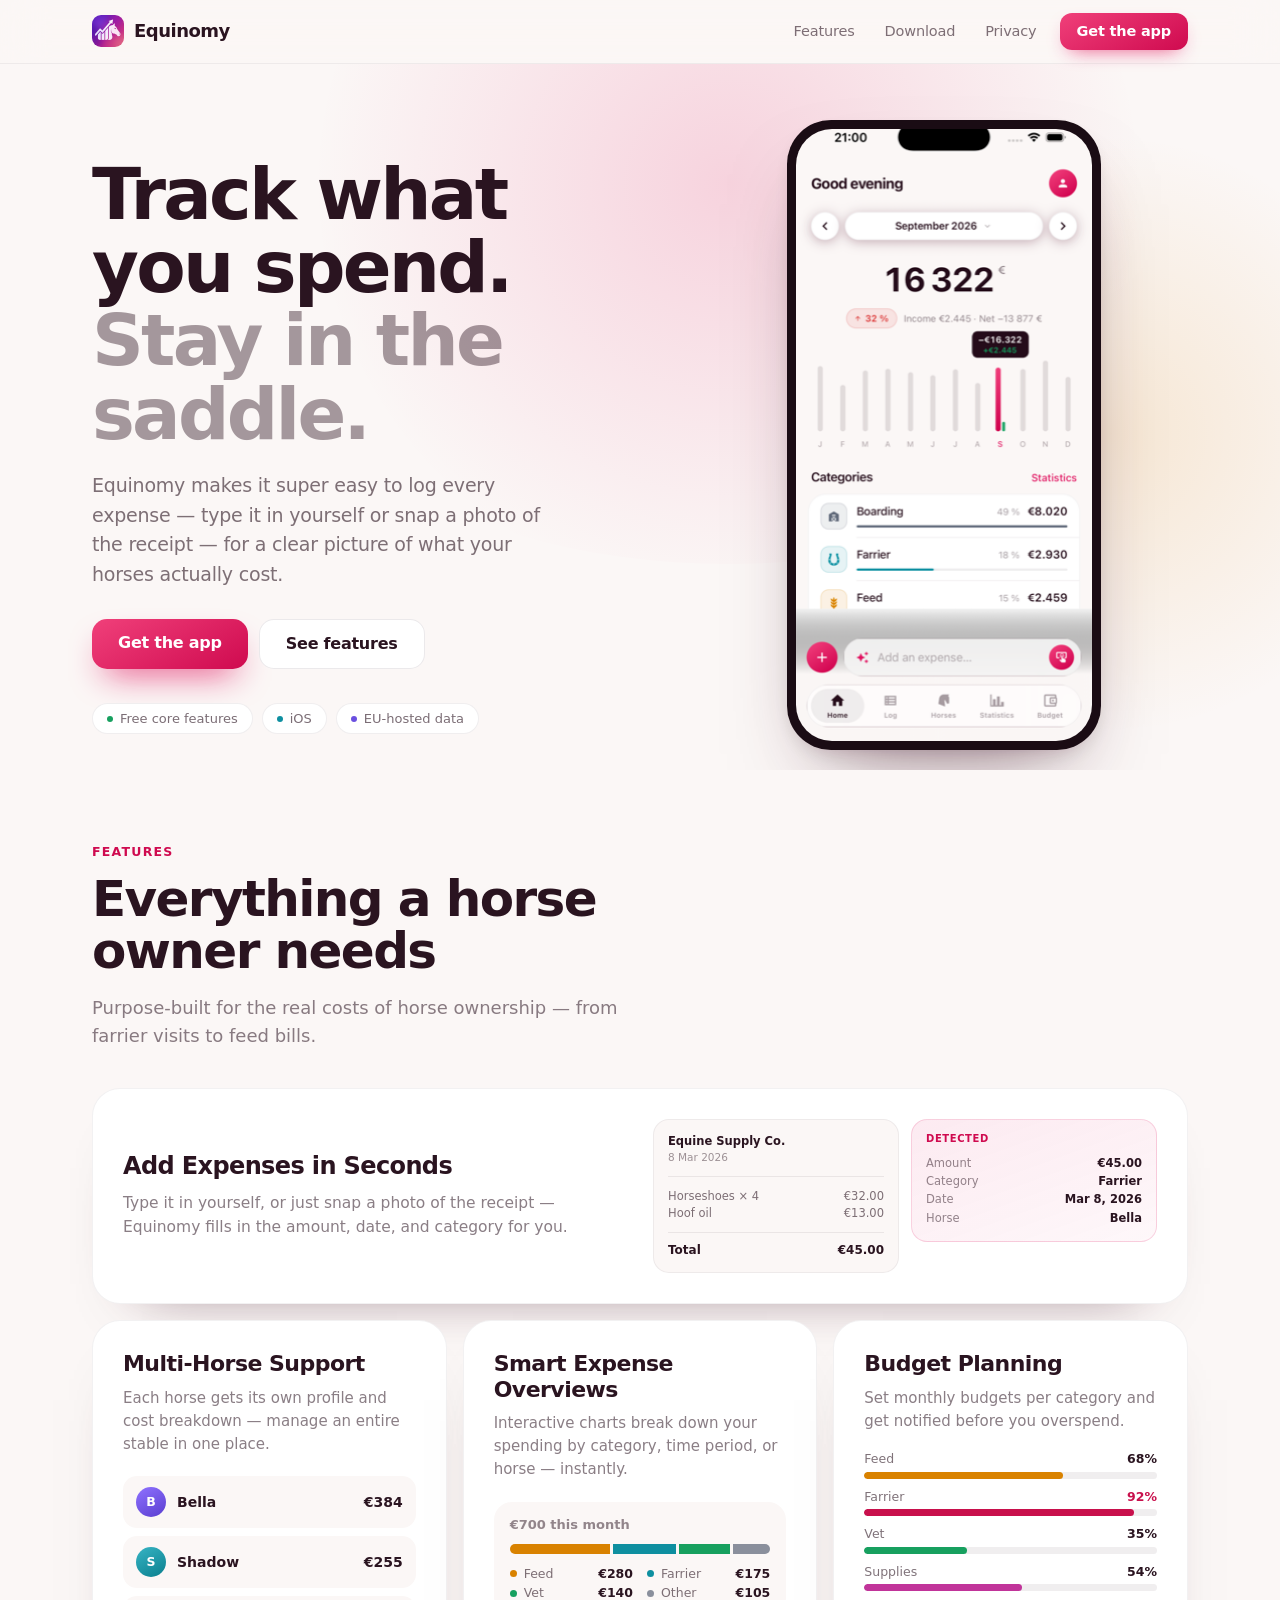
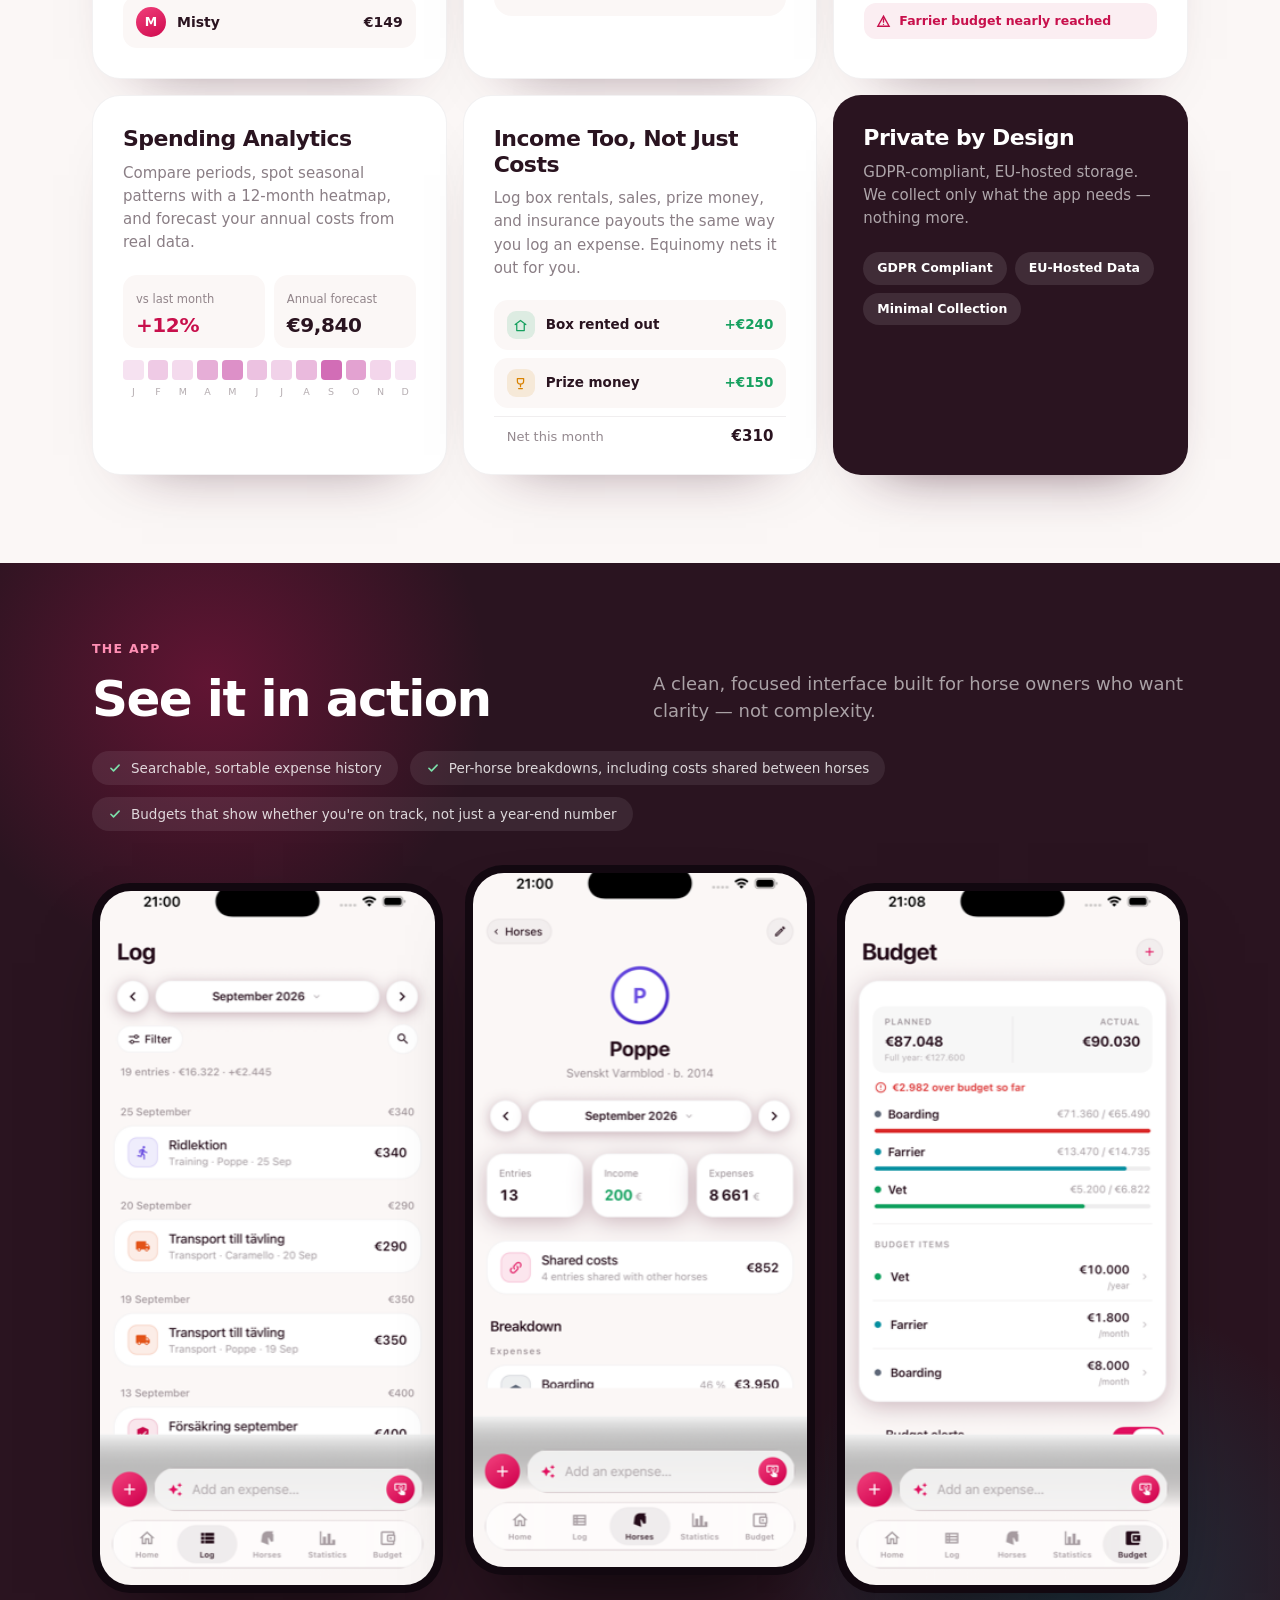
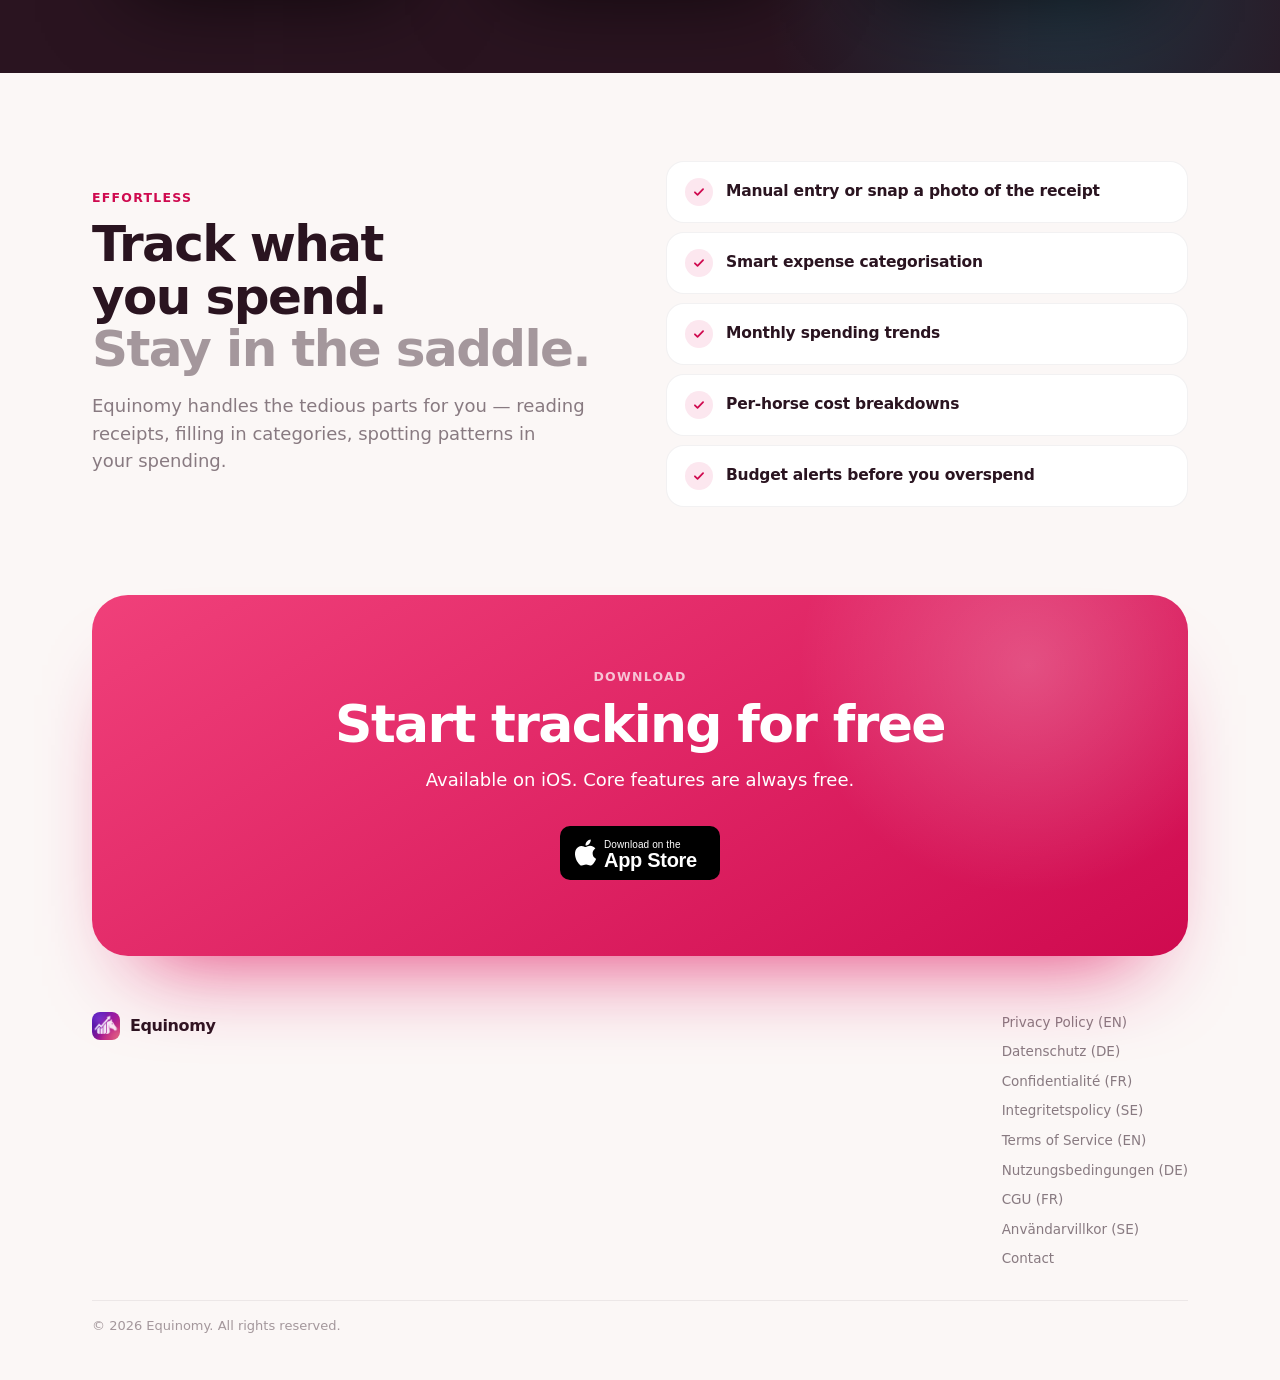
==== commit 75b7d42a: "Tone down AI messaging, use real screenshots, drop unshipped features - Removed the hero badge ("AI-" ====
--- a/index.html
+++ b/index.html
@@ -3,8 +3,8 @@
 <head>
   <meta charset="UTF-8" />
   <meta name="viewport" content="width=device-width, initial-scale=1.0" />
-  <title>Equinomy – AI-Powered Horse Expense Tracker</title>
-  <meta name="description" content="Track every horse expense effortlessly. AI receipt scanning, budget overviews, and multi-horse support — all in one app." />
+  <title>Equinomy – Horse Expense Tracker</title>
+  <meta name="description" content="Track every horse expense effortlessly. Type it in yourself or snap a photo of the receipt — budget overviews and multi-horse support, all in one app." />
   <link rel="icon" href="assets/logo-icon.png" />
   <link rel="stylesheet" href="assets/style.css" />
 </head>
@@ -31,75 +31,25 @@
   <div class="hero-glow hero-glow-2"></div>
   <div class="hero-inner">
     <div class="hero-copy">
-      <div class="hero-badge">
-        <svg width="14" height="14" viewBox="0 0 24 24" fill="none" stroke-width="2.4" stroke-linecap="round" stroke-linejoin="round"><path d="M12 3.2l2.3 5.3 5.5.5-4.2 3.7 1.3 5.4-4.9-3-4.9 3 1.3-5.4L4.2 9l5.5-.5z"/></svg>
-        <span>AI-powered expense tracking</span>
-      </div>
       <h1>Track what you spend.<br><span class="muted">Stay in the saddle.</span></h1>
-      <p>Equinomy uses AI to scan receipts, categorise expenses, and give you a clear picture of what your horses actually cost.</p>
+      <p>Equinomy makes it super easy to log every expense — type it in yourself or snap a photo of the receipt — for a clear picture of what your horses actually cost.</p>
       <div class="hero-actions">
         <a href="#download" class="btn-primary">Get the app</a>
         <a href="#features" class="btn-secondary">See features</a>
       </div>
       <div class="trust-pills">
         <div class="trust-pill"><span class="dot dot-green"></span>Free core features</div>
-        <div class="trust-pill"><span class="dot dot-teal"></span>iOS &amp; Android</div>
+        <div class="trust-pill"><span class="dot dot-teal"></span>iOS</div>
         <div class="trust-pill"><span class="dot dot-violet"></span>EU-hosted data</div>
       </div>
     </div>
 
-    <!-- hero phone -->
+    <!-- hero phone — real screenshot, see app-screenshots/ (mobile repo) →
+         assets/screenshots/. See CLAUDE.md's Design System note. -->
     <div class="hero-phone-col">
       <div class="phone-shell">
         <div class="phone-screen">
-          <div class="hero-phone-glow"></div>
-          <div class="status-row">
-            <div class="status-time">9:41</div>
-            <div class="status-battery"></div>
-          </div>
-          <div class="hero-period-pill"><span>SEPTEMBER 2026</span></div>
-          <div class="hero-figure">
-            <div class="hero-figure-num">700</div>
-            <div class="hero-figure-unit">€</div>
-          </div>
-          <div class="hero-caption">Feed is your biggest cost this month</div>
-          <div class="hero-bars">
-            <div class="hero-bar" style="height:38%"></div>
-            <div class="hero-bar" style="height:56%"></div>
-            <div class="hero-bar" style="height:44%"></div>
-            <div class="hero-bar" style="height:72%"></div>
-            <div class="hero-bar" style="height:60%"></div>
-            <div class="hero-bar active" style="height:88%"></div>
-          </div>
-          <div class="hero-bar-labels">
-            <span>APR</span><span>MAY</span><span>JUN</span><span>JUL</span><span>AUG</span><span class="active">SEP</span>
-          </div>
-          <div class="entry-card">
-            <div class="entry-row">
-              <div class="entry-icon" style="background:rgba(217,130,0,.11)"><svg width="16" height="16" viewBox="0 0 24 24" fill="none" stroke="#d98200" stroke-linecap="round" stroke-linejoin="round"><path d="M4 19V9l8-5 8 5v10zM9 19v-6h6v6"/></svg></div>
-              <div class="entry-meta"><div class="entry-title">Feed</div><div class="entry-sub">Bella · 4 Sep</div></div>
-              <div class="entry-amt">280 €</div>
-            </div>
-            <div class="entry-row">
-              <div class="entry-icon" style="background:rgba(14,143,160,.11)"><svg width="16" height="16" viewBox="0 0 24 24" fill="none" stroke="#0e8fa0" stroke-linecap="round" stroke-linejoin="round"><path d="M7 4h10v4a5 5 0 01-10 0zM12 13v4M9 20h6"/></svg></div>
-              <div class="entry-meta"><div class="entry-title">Farrier</div><div class="entry-sub">Shadow · 2 Sep</div></div>
-              <div class="entry-amt">175 €</div>
-            </div>
-            <div class="entry-row">
-              <div class="entry-icon" style="background:rgba(23,160,95,.13)"><svg width="16" height="16" viewBox="0 0 24 24" fill="none" stroke="#17a05f" stroke-linecap="round" stroke-linejoin="round" stroke-width="2.2"><path d="M12 19V5M6 11l6-6 6 6"/></svg></div>
-              <div class="entry-meta"><div class="entry-title">Box rented out</div><div class="entry-sub">Income · 1 Sep</div></div>
-              <div class="entry-amt positive">+240 €</div>
-            </div>
-          </div>
-          <div class="tab-bar-row">
-            <div class="tab-bar">
-              <svg width="19" height="19" viewBox="0 0 24 24" fill="none" class="active" stroke-linecap="round" stroke-linejoin="round"><path d="M4 19V9l8-5 8 5v10zM9 19v-6h6v6"/></svg>
-              <svg width="19" height="19" viewBox="0 0 24 24" fill="none" stroke-linecap="round" stroke-linejoin="round"><path d="M5 5h14v15H5zM8.5 9.5h7M8.5 14h4"/></svg>
-              <svg width="19" height="19" viewBox="0 0 24 24" fill="none" stroke-linecap="round" stroke-linejoin="round"><path d="M5 19V11M12 19V5M19 19v-6"/></svg>
-              <svg width="19" height="19" viewBox="0 0 24 24" fill="none" stroke-linecap="round" stroke-linejoin="round"><path d="M12 12a4 4 0 100-8 4 4 0 000 8zM5 20a7 7 0 0114 0"/></svg>
-            </div>
-            <div class="fab"><svg width="20" height="20" viewBox="0 0 24 24" fill="none" stroke="#fff" stroke-width="2.6" stroke-linecap="round"><path d="M12 5v14M5 12h14"/></svg></div>
-          </div>
+          <img class="phone-screenshot" src="assets/screenshots/home.png" alt="Equinomy home screen showing this month's spend, a 12-month bar chart, and top categories" />
         </div>
       </div>
     </div>
@@ -114,11 +64,11 @@
 
   <div class="features-grid">
 
-    <!-- AI Receipt Scanning (wide) -->
+    <!-- Add Expenses in Seconds (wide) -->
     <div class="card card-wide">
       <div class="card-copy">
-        <h3>AI Receipt Scanning</h3>
-        <p>Point your camera at any receipt. Equinomy's AI reads the amount, date, and category automatically.</p>
+        <h3>Add Expenses in Seconds</h3>
+        <p>Type it in yourself, or just snap a photo of the receipt — Equinomy fills in the amount, date, and category for you.</p>
       </div>
       <div class="card-visual ai-visual">
         <div class="receipt-panel">
@@ -131,7 +81,7 @@
           <div class="receipt-total"><span>Total</span><span>€45.00</span></div>
         </div>
         <div class="ai-extracted-panel">
-          <div class="ai-extracted-label">AI EXTRACTED</div>
+          <div class="ai-extracted-label">DETECTED</div>
           <div class="ai-extracted-row"><span>Amount</span><b>€45.00</b></div>
           <div class="ai-extracted-row"><span>Category</span><b>Farrier</b></div>
           <div class="ai-extracted-row"><span>Date</span><b>Mar 8, 2026</b></div>
@@ -208,40 +158,6 @@
         <div class="budget-warning">
           <svg width="15" height="15" viewBox="0 0 24 24" fill="none" stroke-width="2.2" stroke-linecap="round"><path d="M12 8v5M12 16.5h.01M12 3.5l9 16H3z"/></svg>
           <span>Farrier budget nearly reached</span>
-        </div>
-      </div>
-    </div>
-
-    <!-- Health Log & Reminders (wide) -->
-    <div class="card card-wide health">
-      <div class="card-copy">
-        <h3>Health Log &amp; Reminders</h3>
-        <p>Set recurring care schedules for farrier visits, vaccinations, deworming, and more. Get push notifications before anything is due.</p>
-        <div class="health-notif">
-          <div class="health-notif-icon"><svg width="16" height="16" viewBox="0 0 24 24" fill="none" stroke-width="2.2" stroke-linecap="round" stroke-linejoin="round"><path d="M7 4h10v4a5 5 0 01-10 0zM12 13v4M9 20h6"/></svg></div>
-          <div>
-            <div class="health-notif-head"><span class="health-notif-app">Equinomy</span><span class="health-notif-time">now</span></div>
-            <div class="health-notif-title">Farrier visit due in 5 days</div>
-            <div class="health-notif-body">Bella · Schedule your appointment soon.</div>
-          </div>
-        </div>
-      </div>
-      <div class="card-visual health-list">
-        <div class="health-item health-overdue">
-          <div style="min-width:0;flex:1"><div class="health-item-name">Deworming</div><div class="health-item-due">Bella · 3 days overdue</div></div>
-          <div class="health-badge">Overdue</div>
-        </div>
-        <div class="health-item health-soon">
-          <div style="min-width:0;flex:1"><div class="health-item-name">Farrier visit</div><div class="health-item-due">Bella · Due in 5 days</div></div>
-          <div class="health-badge">Due soon</div>
-        </div>
-        <div class="health-item health-ok">
-          <div style="min-width:0;flex:1"><div class="health-item-name">Vaccination</div><div class="health-item-due">Shadow · Due in 22 days</div></div>
-          <div class="health-badge">On track</div>
-        </div>
-        <div class="health-item health-ok">
-          <div style="min-width:0;flex:1"><div class="health-item-name">Dental checkup</div><div class="health-item-due">Misty · Due in 41 days</div></div>
-          <div class="health-badge">On track</div>
         </div>
       </div>
     </div>
@@ -295,18 +211,6 @@
       </div>
     </div>
 
-    <!-- Synced Across Devices -->
-    <div class="card">
-      <h3>Synced Across Devices</h3>
-      <p>Your data lives securely in the cloud and stays in sync across all your devices, always.</p>
-      <div class="sync-devices">
-        <div class="sync-device"><span class="sync-device-name">iPhone</span><span class="sync-device-status">Synced now</span></div>
-        <div class="sync-device"><span class="sync-device-name">iPad</span><span class="sync-device-status">Synced now</span></div>
-        <div class="sync-device"><span class="sync-device-name">Web</span><span class="sync-device-status">Synced now</span></div>
-      </div>
-      <div class="sync-status-pill"><span class="dot"></span><span>Always up to date</span></div>
-    </div>
-
     <!-- Private by Design -->
     <div class="card card-dark">
       <h3>Private by Design</h3>
@@ -332,131 +236,48 @@
       <p class="section-sub on-dark">A clean, focused interface built for horse owners who want clarity — not complexity.</p>
     </div>
     <div class="action-pills">
-      <div class="action-pill"><svg width="14" height="14" viewBox="0 0 24 24" fill="none" stroke-linecap="round" stroke-linejoin="round"><path d="M5 12.5l4.5 4.5L19 7"/></svg><span>Donut chart spending breakdown by category</span></div>
       <div class="action-pill"><svg width="14" height="14" viewBox="0 0 24 24" fill="none" stroke-linecap="round" stroke-linejoin="round"><path d="M5 12.5l4.5 4.5L19 7"/></svg><span>Searchable, sortable expense history</span></div>
-      <div class="action-pill"><svg width="14" height="14" viewBox="0 0 24 24" fill="none" stroke-linecap="round" stroke-linejoin="round"><path d="M5 12.5l4.5 4.5L19 7"/></svg><span>AI scans receipts and fills in details automatically</span></div>
-    </div>
-
+      <div class="action-pill"><svg width="14" height="14" viewBox="0 0 24 24" fill="none" stroke-linecap="round" stroke-linejoin="round"><path d="M5 12.5l4.5 4.5L19 7"/></svg><span>Per-horse breakdowns, including costs shared between horses</span></div>
+      <div class="action-pill"><svg width="14" height="14" viewBox="0 0 24 24" fill="none" stroke-linecap="round" stroke-linejoin="round"><path d="M5 12.5l4.5 4.5L19 7"/></svg><span>Budgets that show whether you're on track, not just a year-end number</span></div>
+    </div>
+
+    <!-- Real screenshots — see app-screenshots/ (mobile repo) → assets/screenshots/. -->
     <div class="action-phones">
 
-      <!-- expenses -->
+      <!-- Log -->
       <div class="phone-shell-sm">
         <div class="phone-screen-sm">
-          <div class="status-row sm"><div class="status-time">9:41</div><div class="status-battery"></div></div>
-          <div class="px-title"><div class="px-title-text">Expenses</div></div>
-          <div class="px-search">
-            <svg width="14" height="14" viewBox="0 0 24 24" fill="none" stroke-linecap="round"><path d="M11 18a7 7 0 100-14 7 7 0 000 14zM16.5 16.5L20 20"/></svg>
-            <span>Search</span>
-          </div>
-          <div class="px-chips">
-            <div class="px-chip active">All</div>
-            <div class="px-chip">Feed</div>
-            <div class="px-chip">Farrier</div>
-          </div>
-          <div class="px-list">
-            <div class="px-row">
-              <div class="px-row-icon" style="background:rgba(217,130,0,.11)"><svg width="15" height="15" viewBox="0 0 24 24" fill="none" stroke="#d98200" stroke-linecap="round" stroke-linejoin="round"><path d="M4 19V9l8-5 8 5v10zM9 19v-6h6v6"/></svg></div>
-              <div class="px-row-meta"><div class="px-row-title">Feed</div><div class="px-row-sub">Bella · 4 Sep</div></div>
-              <div class="px-row-amt">280 €</div>
-            </div>
-            <div class="px-row">
-              <div class="px-row-icon" style="background:rgba(14,143,160,.11)"><svg width="15" height="15" viewBox="0 0 24 24" fill="none" stroke="#0e8fa0" stroke-linecap="round" stroke-linejoin="round"><path d="M7 4h10v4a5 5 0 01-10 0zM12 13v4M9 20h6"/></svg></div>
-              <div class="px-row-meta"><div class="px-row-title">Farrier</div><div class="px-row-sub">Shadow · 2 Sep</div></div>
-              <div class="px-row-amt">175 €</div>
-            </div>
-            <div class="px-row">
-              <div class="px-row-icon" style="background:rgba(23,160,95,.13)"><svg width="15" height="15" viewBox="0 0 24 24" fill="none" stroke="#17a05f" stroke-linecap="round" stroke-linejoin="round"><path d="M4 12h4l2-4 3 8 2-4h5"/></svg></div>
-              <div class="px-row-meta"><div class="px-row-title">Vet</div><div class="px-row-sub">Misty · 1 Sep</div></div>
-              <div class="px-row-amt">140 €</div>
-            </div>
-            <div class="px-row">
-              <div class="px-row-icon" style="background:rgba(23,160,95,.13)"><svg width="15" height="15" viewBox="0 0 24 24" fill="none" stroke="#17a05f" stroke-linecap="round" stroke-linejoin="round" stroke-width="2.2"><path d="M12 19V5M6 11l6-6 6 6"/></svg></div>
-              <div class="px-row-meta"><div class="px-row-title">Box rented out</div><div class="px-row-sub">Income · 1 Sep</div></div>
-              <div class="px-row-amt positive">+240 €</div>
-            </div>
-            <div class="px-row">
-              <div class="px-row-icon" style="background:rgba(193,52,154,.11)"><svg width="15" height="15" viewBox="0 0 24 24" fill="none" stroke="#c1349a" stroke-linecap="round" stroke-linejoin="round"><path d="M4 20l8-14 8 14zM8.5 20v-4h7v4"/></svg></div>
-              <div class="px-row-meta"><div class="px-row-title">Supplies</div><div class="px-row-sub">Bella · 28 Aug</div></div>
-              <div class="px-row-amt">64 €</div>
-            </div>
-          </div>
-          <div class="tab-bar-row-sm">
-            <svg width="17" height="17" viewBox="0 0 24 24" fill="none" stroke-linecap="round" stroke-linejoin="round"><path d="M4 19V9l8-5 8 5v10zM9 19v-6h6v6"/></svg>
-            <svg width="17" height="17" viewBox="0 0 24 24" fill="none" class="active" stroke-linecap="round" stroke-linejoin="round"><path d="M5 5h14v15H5zM8.5 9.5h7M8.5 14h4"/></svg>
-            <svg width="17" height="17" viewBox="0 0 24 24" fill="none" stroke-linecap="round" stroke-linejoin="round"><path d="M5 19V11M12 19V5M19 19v-6"/></svg>
-            <svg width="17" height="17" viewBox="0 0 24 24" fill="none" stroke-linecap="round" stroke-linejoin="round"><path d="M12 12a4 4 0 100-8 4 4 0 000 8zM5 20a7 7 0 0114 0"/></svg>
-          </div>
-        </div>
-      </div>
-
-      <!-- home / donut -->
+          <img class="phone-screenshot" src="assets/screenshots/log.png" alt="Equinomy Log screen with search, filters, and a list of expenses" />
+        </div>
+      </div>
+
+      <!-- Horse profile — shared costs -->
       <div class="phone-shell-sm raised">
         <div class="phone-screen-sm">
-          <div class="px-donut-glow"></div>
-          <div class="status-row sm"><div class="status-time">9:41</div><div class="status-battery"></div></div>
-          <div class="px-donut-label">THIS MONTH</div>
-          <div class="px-donut">
-            <div class="px-donut-hole">
-              <div class="px-donut-total">€700</div>
-              <div class="px-donut-sub">4 categories</div>
-            </div>
-          </div>
-          <div class="px-legend">
-            <div class="px-legend-row"><span class="px-legend-dot" style="background:#d98200"></span><span class="px-legend-label">Feed</span><span class="px-legend-val">€280</span></div>
-            <div class="px-legend-row"><span class="px-legend-dot" style="background:#0e8fa0"></span><span class="px-legend-label">Farrier</span><span class="px-legend-val">€175</span></div>
-            <div class="px-legend-row"><span class="px-legend-dot" style="background:#17a05f"></span><span class="px-legend-label">Vet</span><span class="px-legend-val">€140</span></div>
-            <div class="px-legend-row"><span class="px-legend-dot" style="background:#8a8f9c"></span><span class="px-legend-label">Other</span><span class="px-legend-val">€105</span></div>
-          </div>
-          <div class="tab-bar-row-sm">
-            <svg width="17" height="17" viewBox="0 0 24 24" fill="none" class="active" stroke-linecap="round" stroke-linejoin="round"><path d="M4 19V9l8-5 8 5v10zM9 19v-6h6v6"/></svg>
-            <svg width="17" height="17" viewBox="0 0 24 24" fill="none" stroke-linecap="round" stroke-linejoin="round"><path d="M5 5h14v15H5zM8.5 9.5h7M8.5 14h4"/></svg>
-            <svg width="17" height="17" viewBox="0 0 24 24" fill="none" stroke-linecap="round" stroke-linejoin="round"><path d="M5 19V11M12 19V5M19 19v-6"/></svg>
-            <svg width="17" height="17" viewBox="0 0 24 24" fill="none" stroke-linecap="round" stroke-linejoin="round"><path d="M12 12a4 4 0 100-8 4 4 0 000 8zM5 20a7 7 0 0114 0"/></svg>
-          </div>
-        </div>
-      </div>
-
-      <!-- scan -->
+          <img class="phone-screenshot" src="assets/screenshots/horse-detail.png" alt="Equinomy horse profile showing expenses, income, and costs shared with another horse" />
+        </div>
+      </div>
+
+      <!-- Budget -->
       <div class="phone-shell-sm">
-        <div class="phone-screen-sm px-scan-screen">
-          <div class="status-row sm"><div class="status-time" style="color:#fff">9:41</div><div class="status-battery" style="border-color:rgba(255,255,255,.5)"></div></div>
-          <div class="px-title"><div class="px-title-text dark">Scan receipt</div></div>
-          <div class="px-scan-body">
-            <div class="receipt-store">Equine Supply Co.</div>
-            <div class="receipt-date">8 Mar 2026</div>
-            <div class="receipt-rule"></div>
-            <div class="receipt-line"><span>Horseshoes × 4</span><span>€32.00</span></div>
-            <div class="receipt-line"><span>Hoof oil</span><span>€13.00</span></div>
-            <div class="receipt-rule"></div>
-            <div class="receipt-total"><span>Total</span><span>€45.00</span></div>
-            <div class="scan-corner tl"></div>
-            <div class="scan-corner tr"></div>
-            <div class="scan-corner bl"></div>
-            <div class="scan-corner br"></div>
-          </div>
-          <div class="px-scan-extracted">
-            <div class="ai-extracted-label">AI EXTRACTED</div>
-            <div class="px-scan-extracted-row"><span>Amount</span><b>€45.00</b></div>
-            <div class="px-scan-extracted-row"><span>Category</span><b>Farrier</b></div>
-            <div class="px-scan-extracted-row"><span>Horse</span><b>Bella</b></div>
-          </div>
-          <div class="px-scan-save">Save expense</div>
-        </div>
-      </div>
-
-    </div>
-  </div>
-</section>
-
-<!-- AI-POWERED -->
+        <div class="phone-screen-sm">
+          <img class="phone-screenshot" src="assets/screenshots/budget.png" alt="Equinomy Budget screen comparing planned vs. actual spend, with an over-budget alert" />
+        </div>
+      </div>
+
+    </div>
+  </div>
+</section>
+
+<!-- EFFORTLESS -->
 <section class="ai-section">
   <div class="ai-section-copy">
-    <div class="eyebrow">AI-powered</div>
+    <div class="eyebrow">Effortless</div>
     <h2 class="section-h2">Track what you spend.<br><span class="muted" style="color:rgba(42,20,32,.42)">Stay in the saddle.</span></h2>
-    <p class="section-sub">Equinomy's AI engine handles the tedious parts — reading receipts, assigning categories, spotting patterns in your spending.</p>
+    <p class="section-sub">Equinomy handles the tedious parts for you — reading receipts, filling in categories, spotting patterns in your spending.</p>
   </div>
   <div class="ai-section-list">
-    <div class="ai-check-row"><div class="ai-check-icon"><svg width="14" height="14" viewBox="0 0 24 24" fill="none" stroke-linecap="round" stroke-linejoin="round"><path d="M5 12.5l4.5 4.5L19 7"/></svg></div><span>Automatic receipt extraction</span></div>
+    <div class="ai-check-row"><div class="ai-check-icon"><svg width="14" height="14" viewBox="0 0 24 24" fill="none" stroke-linecap="round" stroke-linejoin="round"><path d="M5 12.5l4.5 4.5L19 7"/></svg></div><span>Manual entry or snap a photo of the receipt</span></div>
     <div class="ai-check-row"><div class="ai-check-icon"><svg width="14" height="14" viewBox="0 0 24 24" fill="none" stroke-linecap="round" stroke-linejoin="round"><path d="M5 12.5l4.5 4.5L19 7"/></svg></div><span>Smart expense categorisation</span></div>
     <div class="ai-check-row"><div class="ai-check-icon"><svg width="14" height="14" viewBox="0 0 24 24" fill="none" stroke-linecap="round" stroke-linejoin="round"><path d="M5 12.5l4.5 4.5L19 7"/></svg></div><span>Monthly spending trends</span></div>
     <div class="ai-check-row"><div class="ai-check-icon"><svg width="14" height="14" viewBox="0 0 24 24" fill="none" stroke-linecap="round" stroke-linejoin="round"><path d="M5 12.5l4.5 4.5L19 7"/></svg></div><span>Per-horse cost breakdowns</span></div>
@@ -471,10 +292,11 @@
     <div class="download-content">
       <div class="eyebrow">Download</div>
       <h2>Start tracking for free</h2>
-      <p>Available on iOS and Android. Core features are always free.</p>
+      <p>Available on iOS. Core features are always free.</p>
       <div class="store-buttons">
+        <!-- TODO: real App Store link — see CLAUDE.md. Google Play badge
+             removed until Equinomy ships on Android. -->
         <a href="#" class="store-badge-link"><img src="assets/badge-appstore.svg" alt="Download on the App Store" /></a>
-        <a href="#" class="store-badge-link"><img src="assets/badge-googleplay.svg" alt="Get it on Google Play" /></a>
       </div>
     </div>
   </div>
--- a/assets/style.css
+++ b/assets/style.css
@@ -199,18 +199,6 @@
 
 .hero-copy { flex: 1 1 380px; min-width: 0; animation: bloom 620ms cubic-bezier(.2, .8, .2, 1) both; }
 
-.hero-badge {
-  display: inline-flex;
-  align-items: center;
-  gap: 8px;
-  background: rgba(224, 22, 95, .09);
-  border: 1px solid rgba(224, 22, 95, .18);
-  border-radius: 999px;
-  padding: 8px 14px 8px 11px;
-}
-.hero-badge svg { stroke: var(--pink-deep); }
-.hero-badge span { font: 590 12.5px/1 -apple-system, system-ui, sans-serif; letter-spacing: .01em; color: var(--pink-deep); }
-
 .hero-copy h1 {
   font: 700 clamp(42px, 6.2vw, 72px)/1.02 -apple-system, system-ui, sans-serif;
   letter-spacing: -.038em;
@@ -248,7 +236,9 @@
   animation: bloom 760ms 90ms cubic-bezier(.2, .8, .2, 1) both;
 }
 
-/* ── PHONE MOCKUPS (drawn in HTML/CSS, no screenshots) ───────── */
+/* ── PHONE MOCKUPS (dark bezel drawn in CSS; screen content is a real
+   app screenshot — see assets/screenshots/, sourced from the mobile repo's
+   app-screenshots/) ───────── */
 .phone-shell {
   width: 100%; max-width: 314px;
   border-radius: 44px;
@@ -277,85 +267,10 @@
   aspect-ratio: 280 / 580;
   position: relative;
 }
-
-.status-row {
-  position: relative;
-  padding: 14px 18px 0;
-  display: flex; align-items: center; justify-content: space-between;
-}
-.status-row.sm { padding: 14px 16px 0; }
-.status-time { font: 590 12px/1 -apple-system, system-ui, sans-serif; }
-.status-row.sm .status-time { font-size: 11.5px; }
-.status-battery { width: 15px; height: 8px; border: 1.4px solid rgba(42, 20, 32, .5); border-radius: 2.5px; }
-.status-row.sm .status-battery { width: 14px; height: 7.5px; }
-.status-time.on-dark { color: #fff; }
-.status-battery.on-dark { border-color: rgba(255, 255, 255, .5); }
-
-.hero-phone-glow {
-  position: absolute; top: -90px; left: 50%; transform: translateX(-50%);
-  width: 340px; height: 280px; border-radius: 50%;
-  background: radial-gradient(circle, rgba(217, 130, 0, .3), rgba(217, 130, 0, 0) 66%);
-}
-
-.hero-period-pill {
-  position: relative; padding: 16px 18px 0; text-align: center;
-}
-.hero-period-pill span {
-  display: inline-flex; align-items: center; gap: 6px;
-  background: rgba(255, 255, 255, .8); border: 1px solid rgba(42, 20, 32, .07);
-  border-radius: 999px; padding: 6px 12px;
-  font: 590 11.5px/1 -apple-system, system-ui, sans-serif; letter-spacing: .02em; color: rgba(42, 20, 32, .6);
-}
-
-.hero-figure { display: flex; align-items: flex-start; justify-content: center; gap: 4px; margin-top: 16px; }
-.hero-figure-num { font: 700 46px/1 -apple-system, system-ui, sans-serif; letter-spacing: -.034em; font-variant-numeric: tabular-nums; }
-.hero-figure-unit { font: 590 17px/1 -apple-system, system-ui, sans-serif; color: rgba(42, 20, 32, .4); margin-top: 7px; }
-.hero-caption { font: 400 12.5px/1 -apple-system, system-ui, sans-serif; color: rgba(42, 20, 32, .5); margin-top: 9px; text-align: center; }
-
-.hero-bars { position: relative; display: flex; align-items: flex-end; justify-content: space-between; gap: 6px; padding: 22px 20px 0; height: 96px; }
-.hero-bar { flex: 1; border-radius: 6px 6px 3px 3px; background: rgba(42, 20, 32, .09); }
-.hero-bar.active { background: linear-gradient(180deg, #e8a13a, var(--amber)); }
-.hero-bar-labels {
-  position: relative; display: flex; justify-content: space-between; gap: 6px; padding: 8px 20px 0;
-  font: 500 10px/1 -apple-system, system-ui, sans-serif; color: rgba(42, 20, 32, .35); text-align: center;
-}
-.hero-bar-labels span { flex: 1; }
-.hero-bar-labels span.active { color: var(--amber); font-weight: 700; }
-
-.entry-card {
-  position: relative; margin: 16px 14px 0; background: #fff;
-  border: 1px solid rgba(42, 20, 32, .06); border-radius: 20px; padding: 6px 14px;
-  box-shadow: 0 12px 26px -20px rgba(60, 15, 35, .5);
-}
-.entry-row { display: flex; align-items: center; gap: 11px; padding: 11px 0; border-bottom: 1px solid rgba(42, 20, 32, .06); }
-.entry-row:last-child { border-bottom: none; }
-.entry-icon { width: 31px; height: 31px; border-radius: 10px; display: flex; align-items: center; justify-content: center; flex: none; }
-.entry-icon svg { stroke-width: 2; }
-.entry-meta { min-width: 0; flex: 1; }
-.entry-title { font: 590 13.5px/1.25 -apple-system, system-ui, sans-serif; }
-.entry-sub { font: 400 11.5px/1.3 -apple-system, system-ui, sans-serif; color: rgba(42, 20, 32, .45); }
-.entry-amt { font: 590 13.5px/1 -apple-system, system-ui, sans-serif; font-variant-numeric: tabular-nums; }
-.entry-amt.positive { color: var(--green); }
-
-.tab-bar-row { position: absolute; left: 14px; right: 14px; bottom: 14px; display: flex; align-items: center; gap: 8px; }
-.tab-bar {
-  flex: 1; display: flex; align-items: center; justify-content: space-around;
-  background: rgba(255, 255, 255, .82); backdrop-filter: blur(18px); -webkit-backdrop-filter: blur(18px);
-  border: 1px solid rgba(42, 20, 32, .06); border-radius: 22px; padding: 11px 8px;
-  box-shadow: 0 14px 30px -18px rgba(60, 15, 35, .5);
-}
-.tab-bar svg { stroke: rgba(42, 20, 32, .3); stroke-width: 2.1; }
-.tab-bar svg.active { stroke: var(--pink); }
-.fab {
-  width: 46px; height: 46px; border-radius: 16px; background: var(--cta-gradient);
-  display: flex; align-items: center; justify-content: center; flex: none;
-  box-shadow: 0 12px 26px -12px rgba(224, 22, 95, .95);
-}
-
-/* Small trio phones — tab bar */
-.tab-bar-row-sm { position: absolute; left: 12px; right: 12px; bottom: 12px; display: flex; align-items: center; justify-content: space-around; background: rgba(255, 255, 255, .85); backdrop-filter: blur(18px); -webkit-backdrop-filter: blur(18px); border: 1px solid rgba(42, 20, 32, .06); border-radius: 20px; padding: 10px 8px; }
-.tab-bar-row-sm svg { stroke: rgba(42, 20, 32, .3); stroke-width: 2.1; }
-.tab-bar-row-sm svg.active { stroke: var(--pink); }
+/* Screenshots are ~1206×2622 (iPhone simulator captures), aspect-ratio
+   ≈ 0.46 — a close match for both screen boxes above, so `cover` never
+   crops meaningfully; it's there as a safety net, not doing real work. */
+.phone-screenshot { width: 100%; height: 100%; object-fit: cover; display: block; }
 
 /* ── FEATURES ───────────────────────────────────────────────── */
 .features { max-width: 1140px; margin: 0 auto; padding: 76px 22px 0; }
@@ -378,7 +293,6 @@
 
 .card-wide { grid-column: 1 / -1; display: flex; flex-wrap: wrap; gap: 26px; align-items: center; }
 .card-wide > .card-copy { flex: 1 1 280px; min-width: 0; }
-.card-wide.health .card-copy { flex-basis: 300px; }
 .card-wide > .card-visual { flex: 1 1 280px; min-width: 0; }
 
 .card h3 {
@@ -443,28 +357,6 @@
 .budget-warning svg { stroke: var(--pink-hover); flex: none; }
 .budget-warning span { font: 590 12.5px/1.3 -apple-system, system-ui, sans-serif; color: var(--pink-hover); }
 
-/* Health log visual */
-.health-notif { display: flex; align-items: center; gap: 11px; background: rgba(42, 20, 32, .045); border-radius: 16px; padding: 12px 14px; margin-top: 20px; }
-.health-notif-icon { width: 30px; height: 30px; border-radius: 9px; background: var(--cta-gradient); display: flex; align-items: center; justify-content: center; flex: none; }
-.health-notif-icon svg { stroke: #fff; }
-.health-notif-head { display: flex; gap: 7px; align-items: baseline; }
-.health-notif-app { font: 590 12.5px/1.3 -apple-system, system-ui, sans-serif; }
-.health-notif-time { font: 400 11px/1.3 -apple-system, system-ui, sans-serif; color: rgba(42, 20, 32, .4); }
-.health-notif-title { font: 590 13px/1.35 -apple-system, system-ui, sans-serif; margin-top: 2px; }
-.health-notif-body { font: 400 12px/1.35 -apple-system, system-ui, sans-serif; color: rgba(42, 20, 32, .5); }
-
-.health-list { display: flex; flex-direction: column; gap: 8px; }
-.health-item { display: flex; align-items: center; gap: 12px; background: var(--cream); border-left: 3px solid; border-radius: 6px 14px 14px 6px; padding: 12px 14px; }
-.health-item-name { font: 590 14px/1.25 -apple-system, system-ui, sans-serif; }
-.health-item-due { font: 400 12px/1.3 -apple-system, system-ui, sans-serif; color: rgba(42, 20, 32, .5); }
-.health-badge { font: 590 11px/1 -apple-system, system-ui, sans-serif; padding: 6px 10px; border-radius: 999px; flex: none; }
-.health-overdue { border-color: var(--pink-hover); }
-.health-overdue .health-badge { color: var(--pink-hover); background: rgba(200, 16, 76, .1); }
-.health-soon { border-color: var(--amber); }
-.health-soon .health-badge { color: #a36200; background: rgba(217, 130, 0, .13); }
-.health-ok { border-color: var(--green); }
-.health-ok .health-badge { color: var(--green-deep); background: rgba(23, 160, 95, .12); }
-
 /* Analytics visual */
 .analytics-kpis { display: flex; gap: 9px; margin-top: 20px; }
 .analytics-kpi { flex: 1; background: var(--cream); border-radius: 14px; padding: 13px; }
@@ -486,15 +378,6 @@
 .income-net-label { font: 400 13px/1 -apple-system, system-ui, sans-serif; color: rgba(42, 20, 32, .5); }
 .income-net-val { font: 700 15px/1 -apple-system, system-ui, sans-serif; font-variant-numeric: tabular-nums; }
 
-/* Sync visual */
-.sync-devices { display: flex; align-items: center; gap: 10px; margin-top: 20px; }
-.sync-device { flex: 1; background: var(--cream); border-radius: 14px; padding: 14px 13px; text-align: center; }
-.sync-device-name { font: 590 12.5px/1 -apple-system, system-ui, sans-serif; }
-.sync-device-status { font: 400 11px/1 -apple-system, system-ui, sans-serif; color: rgba(42, 20, 32, .45); margin-top: 6px; display: block; }
-.sync-status-pill { display: inline-flex; align-items: center; gap: 8px; background: rgba(23, 160, 95, .09); border-radius: 999px; padding: 9px 14px; margin-top: 12px; }
-.sync-status-pill .dot { width: 7px; height: 7px; border-radius: 4px; background: var(--green); }
-.sync-status-pill span { font: 590 12.5px/1 -apple-system, system-ui, sans-serif; color: var(--green-deep); }
-
 /* Privacy card */
 .privacy-badges { display: flex; flex-wrap: wrap; gap: 8px; margin-top: 22px; }
 .privacy-badges span { font: 590 12.5px/1 -apple-system, system-ui, sans-serif; color: #fff; background: rgba(255, 255, 255, .1); border-radius: 999px; padding: 10px 14px; }
@@ -516,65 +399,6 @@
 .action-pill span { font: 500 13.5px/1 -apple-system, system-ui, sans-serif; color: rgba(255, 255, 255, .82); }
 
 .action-phones { display: grid; grid-template-columns: repeat(auto-fit, minmax(230px, 1fr)); gap: 22px; margin-top: 52px; align-items: start; }
-
-/* Trio phone screens */
-.px-title { padding: 14px 16px 0; }
-.px-title-text { font: 700 25px/1 -apple-system, system-ui, sans-serif; letter-spacing: -.028em; }
-.px-title-text.dark { color: #fff; font-size: 22px; letter-spacing: -.026em; }
-
-.px-search { margin: 13px 16px 0; display: flex; align-items: center; gap: 8px; background: rgba(42, 20, 32, .055); border-radius: 12px; padding: 9px 12px; }
-.px-search svg { stroke: rgba(42, 20, 32, .4); stroke-width: 2.2; }
-.px-search span { font: 400 13px/1 -apple-system, system-ui, sans-serif; color: rgba(42, 20, 32, .38); }
-
-.px-chips { display: flex; gap: 6px; padding: 12px 16px 0; overflow: hidden; }
-.px-chip { font: 590 11.5px/1 -apple-system, system-ui, sans-serif; border-radius: 999px; padding: 8px 12px; flex: none; }
-.px-chip.active { color: #fff; background: var(--ink); }
-.px-chip:not(.active) { color: rgba(42, 20, 32, .55); background: rgba(42, 20, 32, .055); }
-
-.px-list { margin: 14px 12px 0; background: #fff; border: 1px solid rgba(42, 20, 32, .06); border-radius: 18px; padding: 4px 13px; }
-.px-row { display: flex; align-items: center; gap: 10px; padding: 10px 0; border-bottom: 1px solid rgba(42, 20, 32, .06); }
-.px-row:last-child { border-bottom: none; }
-.px-row-icon { width: 28px; height: 28px; border-radius: 9px; display: flex; align-items: center; justify-content: center; flex: none; }
-.px-row-icon svg { stroke-width: 2; }
-.px-row-meta { flex: 1; min-width: 0; }
-.px-row-title { font: 590 12.5px/1.25 -apple-system, system-ui, sans-serif; }
-.px-row-sub { font: 400 10.5px/1.3 -apple-system, system-ui, sans-serif; color: rgba(42, 20, 32, .45); }
-.px-row-amt { font: 590 12.5px/1 -apple-system, system-ui, sans-serif; font-variant-numeric: tabular-nums; }
-.px-row-amt.positive { color: var(--green); }
-
-.px-donut-glow { position: absolute; top: -70px; left: 50%; transform: translateX(-50%); width: 300px; height: 240px; border-radius: 50%; background: radial-gradient(circle, rgba(224, 22, 95, .22), rgba(224, 22, 95, 0) 66%); }
-.px-donut-label { position: relative; text-align: center; padding: 18px 16px 0; font: 590 11px/1 -apple-system, system-ui, sans-serif; letter-spacing: .06em; color: rgba(42, 20, 32, .45); }
-.px-donut {
-  position: relative; width: 150px; height: 150px; margin: 16px auto 0; border-radius: 50%;
-  background: conic-gradient(var(--amber) 0 40%, var(--teal) 40% 65%, var(--green) 65% 85%, var(--grey) 85% 100%);
-}
-.px-donut-hole { position: absolute; inset: 19px; border-radius: 50%; background: var(--cream); display: flex; flex-direction: column; align-items: center; justify-content: center; }
-.px-donut-total { font: 700 27px/1 -apple-system, system-ui, sans-serif; letter-spacing: -.028em; font-variant-numeric: tabular-nums; }
-.px-donut-sub { font: 400 10.5px/1 -apple-system, system-ui, sans-serif; color: rgba(42, 20, 32, .45); margin-top: 5px; }
-.px-legend { position: relative; margin: 18px 12px 0; background: #fff; border: 1px solid rgba(42, 20, 32, .06); border-radius: 18px; padding: 13px; }
-.px-legend-row { display: flex; align-items: center; gap: 8px; padding: 5px 0; }
-.px-legend-dot { width: 7px; height: 7px; border-radius: 4px; flex: none; }
-.px-legend-label { flex: 1; font: 500 12px/1 -apple-system, system-ui, sans-serif; color: rgba(42, 20, 32, .62); }
-.px-legend-val { font: 590 12px/1 -apple-system, system-ui, sans-serif; }
-
-.px-scan-screen { background: #1a0f16; display: flex; flex-direction: column; }
-.px-scan-body { position: relative; margin: 18px 20px 0; border-radius: 16px; background: #efe7e3; overflow: hidden; flex: 1; min-height: 0; padding: 16px; }
-.px-scan-body .receipt-store { color: rgba(42, 20, 32, .8); font-size: 10.5px; }
-.px-scan-body .receipt-date { font-size: 9px; }
-.px-scan-body .receipt-rule { background: rgba(42, 20, 32, .14); margin: 9px 0; }
-.px-scan-body .receipt-line { font-size: 9.5px; line-height: 1.7; }
-.px-scan-body .receipt-total { font-size: 10.5px; color: rgba(42, 20, 32, .85); }
-.scan-corner { position: absolute; width: 22px; height: 22px; border-color: var(--pink-pale2); border-style: solid; border-width: 0; }
-.scan-corner.tl { left: 8px; top: 8px; border-left-width: 2.5px; border-top-width: 2.5px; border-radius: 6px 0 0 0; }
-.scan-corner.tr { right: 8px; top: 8px; border-right-width: 2.5px; border-top-width: 2.5px; border-radius: 0 6px 0 0; }
-.scan-corner.bl { left: 8px; bottom: 8px; border-left-width: 2.5px; border-bottom-width: 2.5px; border-radius: 0 0 0 6px; }
-.scan-corner.br { right: 8px; bottom: 8px; border-right-width: 2.5px; border-bottom-width: 2.5px; border-radius: 0 0 6px 0; }
-.px-scan-extracted { margin: 16px 16px 0; background: rgba(255, 255, 255, .07); border: 1px solid rgba(255, 255, 255, .1); border-radius: 16px; padding: 14px; flex: none; }
-.px-scan-extracted .ai-extracted-label { color: var(--pink-pale); font-size: 9.5px; letter-spacing: .08em; }
-.px-scan-extracted-row { display: flex; justify-content: space-between; font: 400 11px/1.7 -apple-system, system-ui, sans-serif; color: rgba(255, 255, 255, .5); margin-top: 8px; }
-.px-scan-extracted-row + .px-scan-extracted-row { margin-top: 0; }
-.px-scan-extracted-row b { font-weight: 590; color: #fff; }
-.px-scan-save { margin: 12px 16px 14px; display: flex; align-items: center; justify-content: center; background: var(--cta-gradient); border-radius: 16px; padding: 14px; font: 590 14px/1 -apple-system, system-ui, sans-serif; color: #fff; flex: none; }
 
 /* ── AI-POWERED ─────────────────────────────────────────────── */
 .ai-section { max-width: 1140px; margin: 0 auto; padding: 88px 22px 0; display: flex; flex-wrap: wrap; gap: 36px 52px; align-items: center; }
@@ -649,10 +473,6 @@
 .policy-body hr { border: none; border-top: 1px solid rgba(42, 20, 32, .07); margin: 32px 0; }
 
 /* ── RESPONSIVE ─────────────────────────────────────────────── */
-@media (max-width: 920px) {
-  .card-wide.health { flex-wrap: wrap; }
-}
-
 @media (max-width: 860px) {
   .action-phones { grid-template-columns: repeat(auto-fit, minmax(200px, 1fr)); }
 }
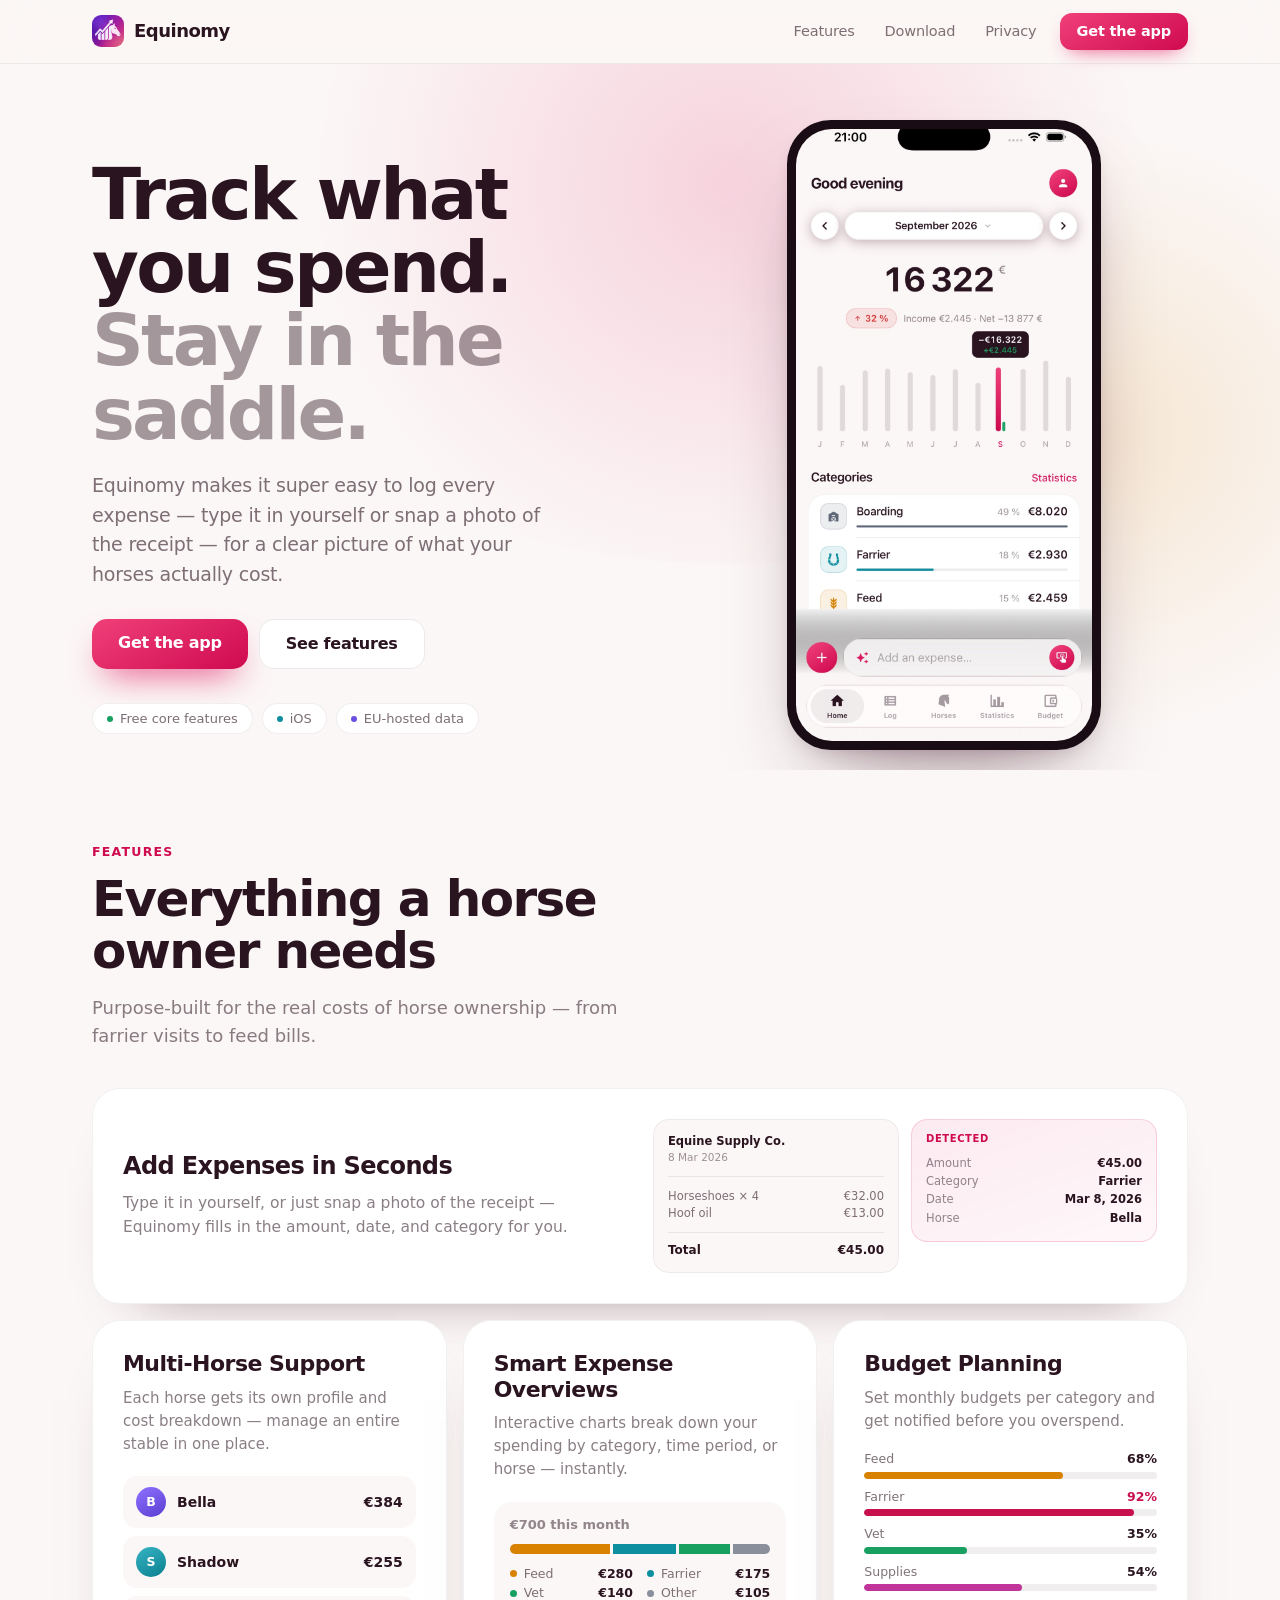
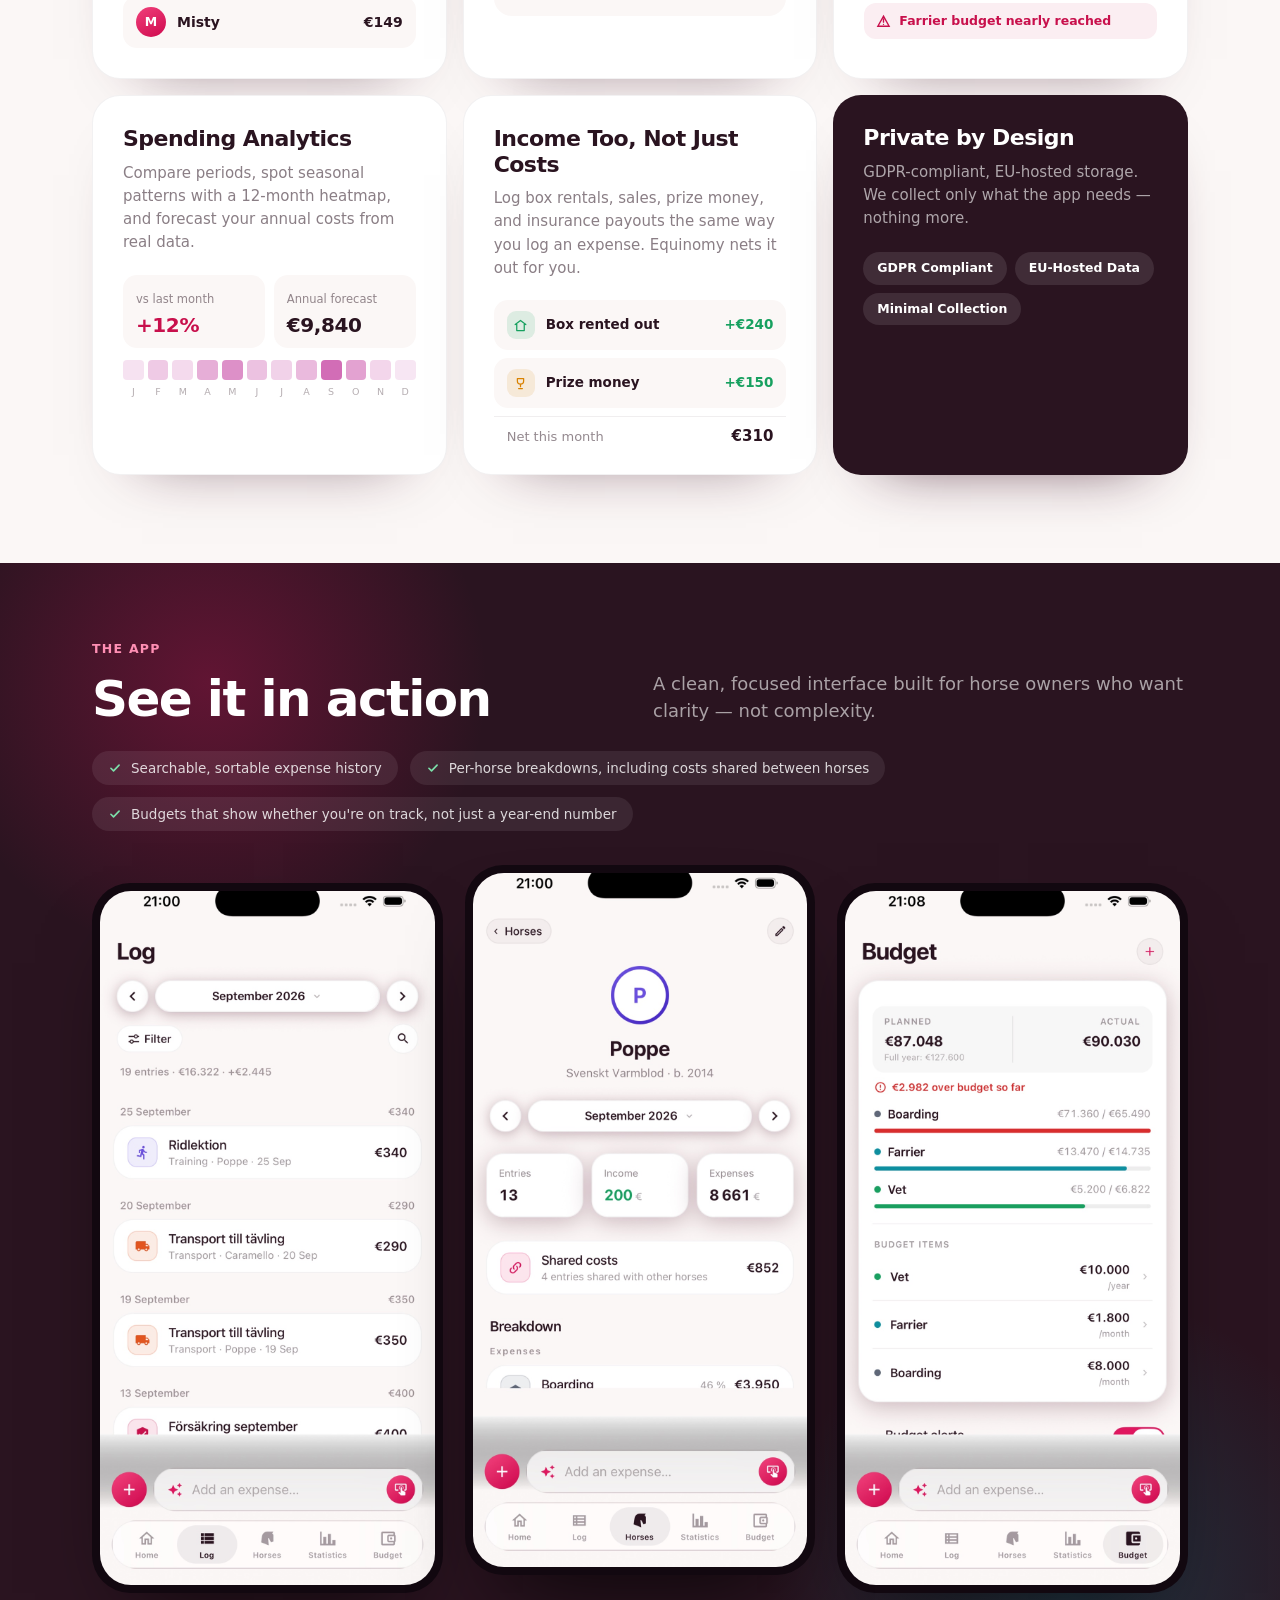
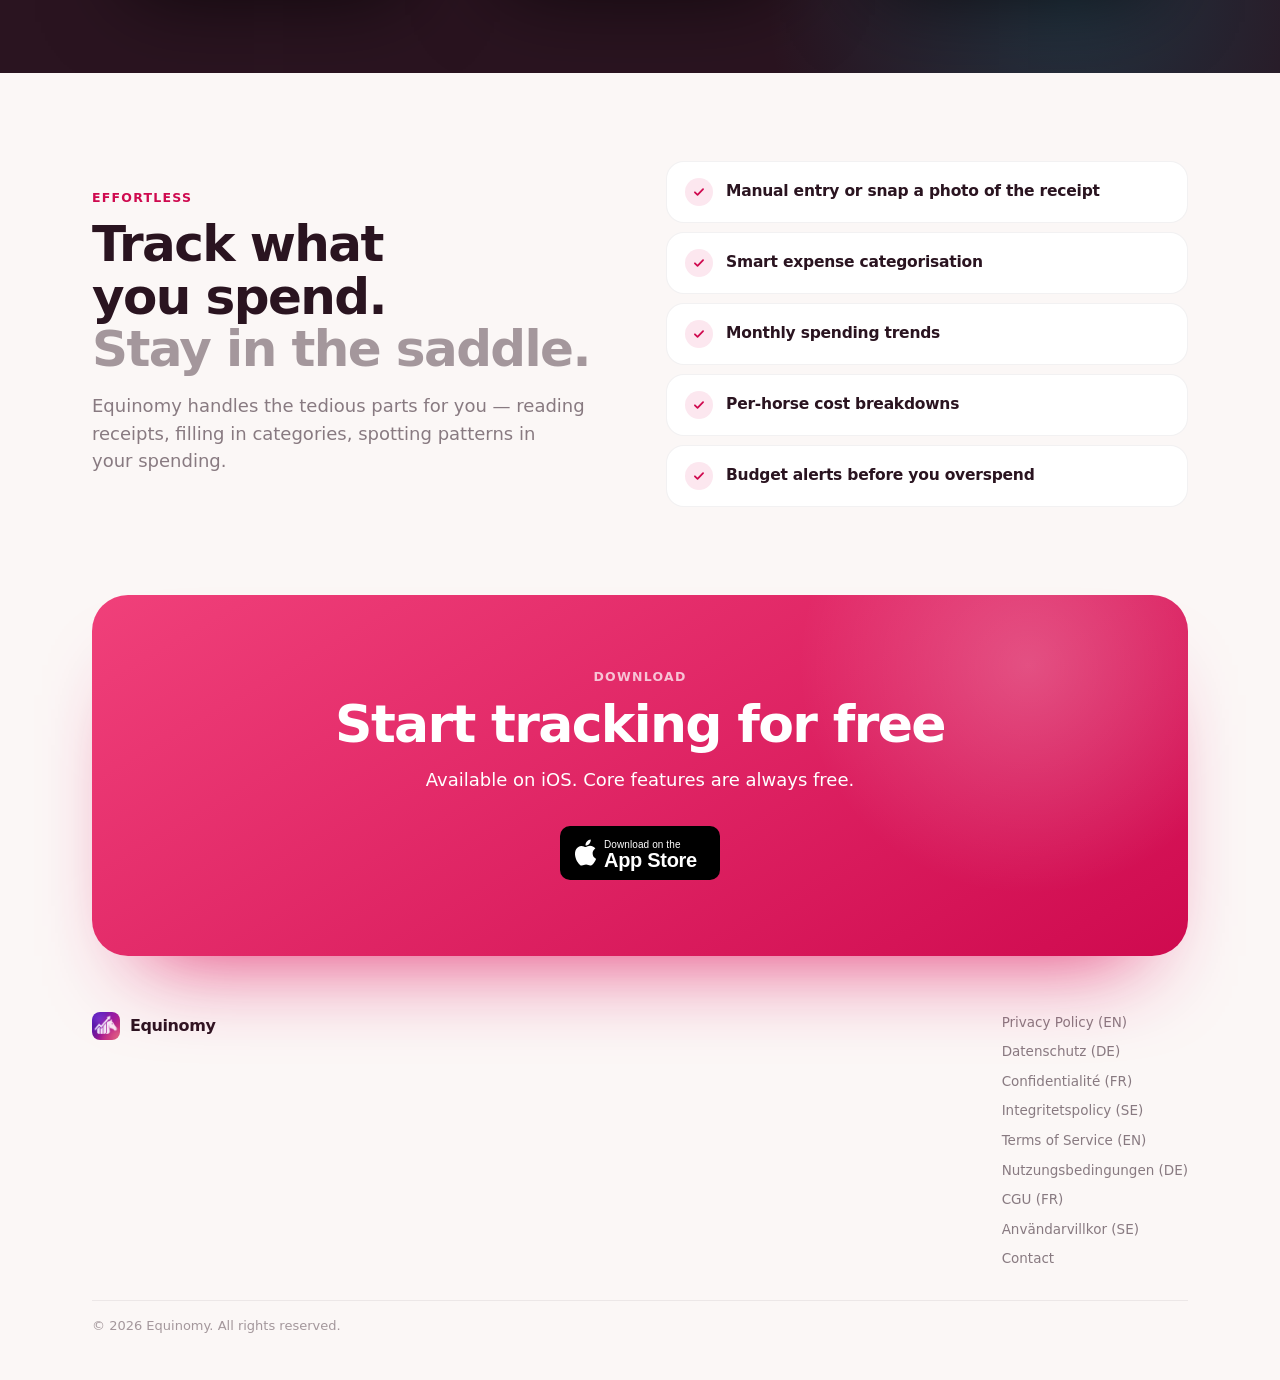
==== commit 42cf062c: "Fixed blur" ====
--- a/index.html
+++ b/index.html
@@ -49,7 +49,7 @@
     <div class="hero-phone-col">
       <div class="phone-shell">
         <div class="phone-screen">
-          <img class="phone-screenshot" src="assets/screenshots/home.png" alt="Equinomy home screen showing this month's spend, a 12-month bar chart, and top categories" />
+          <img class="phone-screenshot" src="assets/screenshots/home.jpg" alt="Equinomy home screen showing this month's spend, a 12-month bar chart, and top categories" />
         </div>
       </div>
     </div>
@@ -247,21 +247,21 @@
       <!-- Log -->
       <div class="phone-shell-sm">
         <div class="phone-screen-sm">
-          <img class="phone-screenshot" src="assets/screenshots/log.png" alt="Equinomy Log screen with search, filters, and a list of expenses" />
+          <img class="phone-screenshot" src="assets/screenshots/log.jpg" alt="Equinomy Log screen with search, filters, and a list of expenses" />
         </div>
       </div>
 
       <!-- Horse profile — shared costs -->
       <div class="phone-shell-sm raised">
         <div class="phone-screen-sm">
-          <img class="phone-screenshot" src="assets/screenshots/horse-detail.png" alt="Equinomy horse profile showing expenses, income, and costs shared with another horse" />
+          <img class="phone-screenshot" src="assets/screenshots/horse-detail.jpg" alt="Equinomy horse profile showing expenses, income, and costs shared with another horse" />
         </div>
       </div>
 
       <!-- Budget -->
       <div class="phone-shell-sm">
         <div class="phone-screen-sm">
-          <img class="phone-screenshot" src="assets/screenshots/budget.png" alt="Equinomy Budget screen comparing planned vs. actual spend, with an over-budget alert" />
+          <img class="phone-screenshot" src="assets/screenshots/budget.jpg" alt="Equinomy Budget screen comparing planned vs. actual spend, with an over-budget alert" />
         </div>
       </div>
 
@@ -294,9 +294,8 @@
       <h2>Start tracking for free</h2>
       <p>Available on iOS. Core features are always free.</p>
       <div class="store-buttons">
-        <!-- TODO: real App Store link — see CLAUDE.md. Google Play badge
-             removed until Equinomy ships on Android. -->
-        <a href="#" class="store-badge-link"><img src="assets/badge-appstore.svg" alt="Download on the App Store" /></a>
+        <!-- Google Play badge removed until Equinomy ships on Android. -->
+        <a href="https://apps.apple.com/gb/app/equinomy/id6760335735" class="store-badge-link"><img src="assets/badge-appstore.svg" alt="Download on the App Store" /></a>
       </div>
     </div>
   </div>
